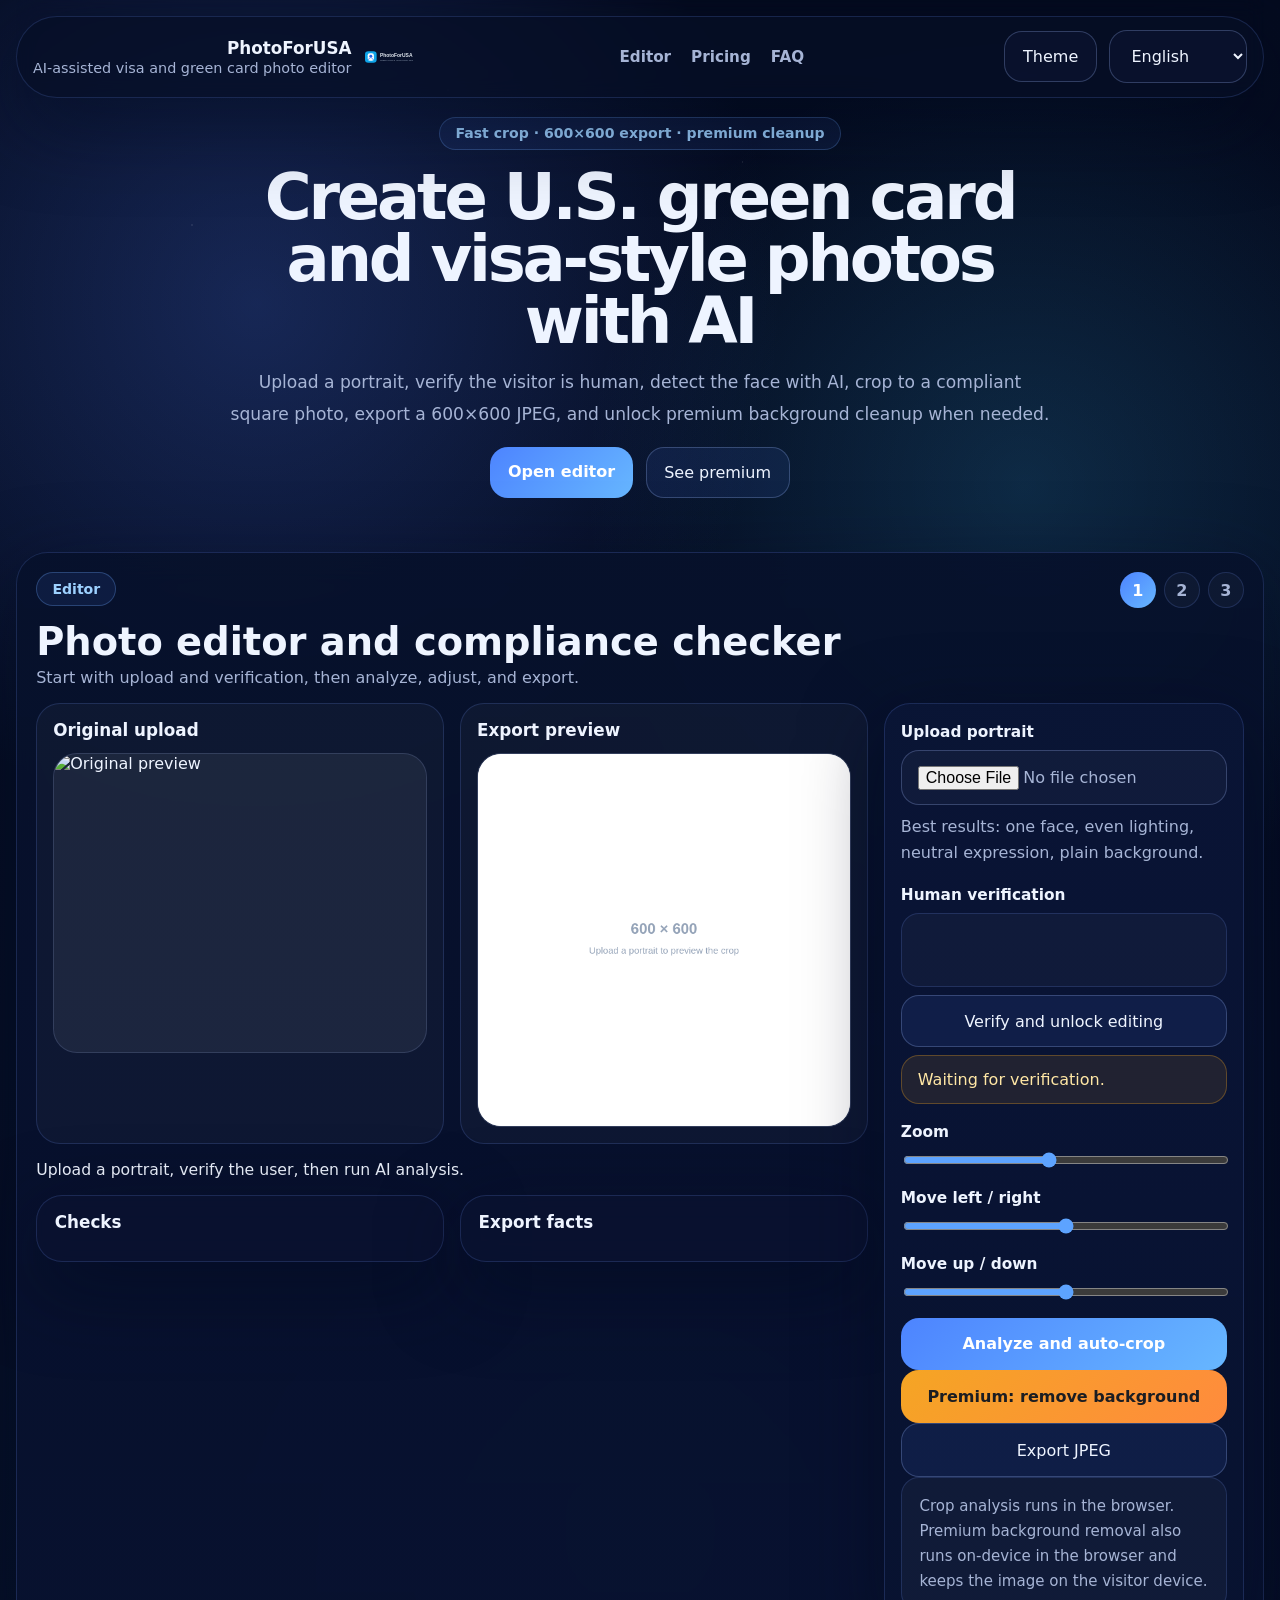
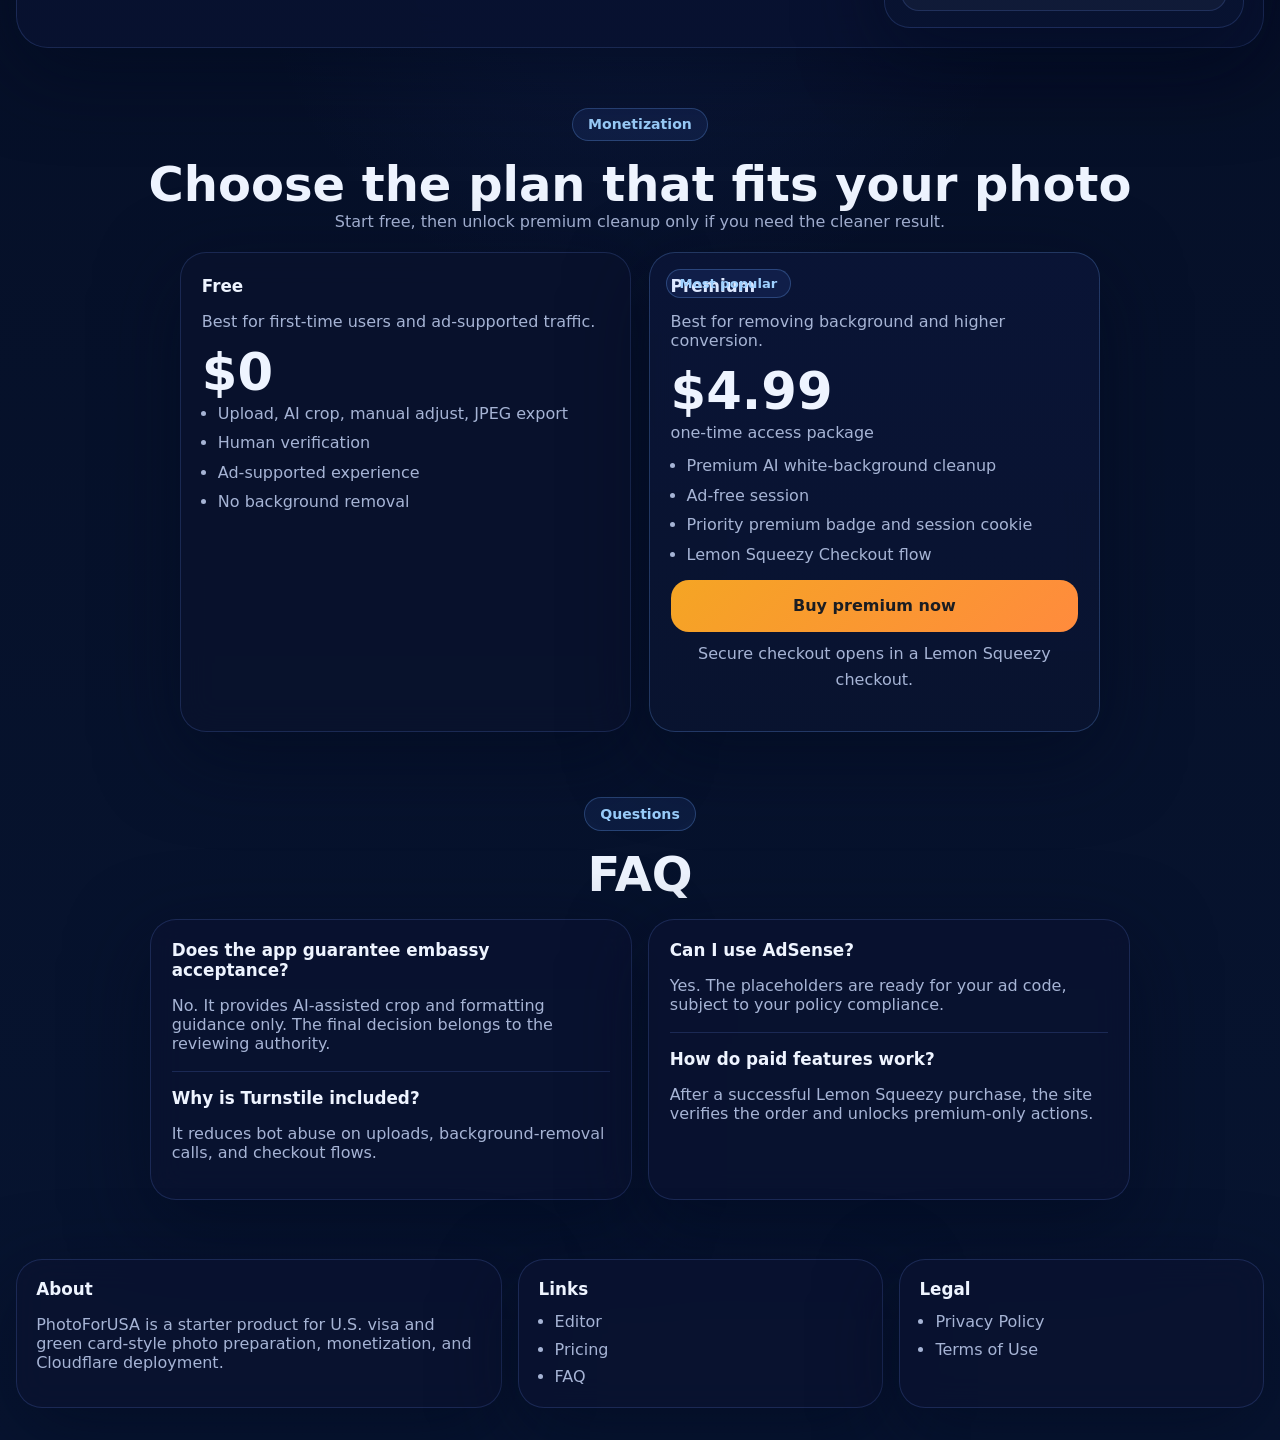
==== index.html @ d6dce1c5 "Add files via upload" ====
<!DOCTYPE html>
<html lang="en" dir="ltr">
<head>
  <meta charset="UTF-8" />
  <meta name="viewport" content="width=device-width, initial-scale=1.0" />
  <title>PhotoForUSA | AI U.S. Green Card & Visa Photo Tool</title>
  <meta name="description" content="Create U.S. green card and visa-style photos with AI-guided crop, human verification, premium background cleanup, and fast 600×600 export." />
  <meta name="robots" content="index,follow,max-image-preview:large,max-snippet:-1,max-video-preview:-1" />
  <meta name="theme-color" content="#07112c" />
  <meta property="og:type" content="website" />
  <meta property="og:title" content="PhotoForUSA | AI U.S. Green Card & Visa Photo Tool" />
  <meta property="og:description" content="Create compliant-looking visa and green card photos with fast AI crop, premium white background cleanup, and 600×600 export." />
  <meta property="og:image" content="/assets/og-card.svg" />
  <meta name="twitter:card" content="summary_large_image" />
  <meta name="twitter:title" content="PhotoForUSA | AI U.S. Green Card & Visa Photo Tool" />
  <meta name="twitter:description" content="Create compliant-looking visa and green card photos with fast AI crop, premium white background cleanup, and 600×600 export." />
  <meta name="twitter:image" content="/assets/og-card.svg" />
  <link rel="icon" href="/assets/favicon.svg" type="image/svg+xml" />
  <link rel="manifest" href="/manifest.webmanifest" />
  <link rel="stylesheet" href="/css/main.css?v=editor-first-20260411-1" />
  <script src="https://challenges.cloudflare.com/turnstile/v0/api.js" async defer></script>
  <script src="https://app.lemonsqueezy.com/js/lemon.js" defer></script>
  <link rel="canonical" href="https://PhotoForUSA.com/" />
  <script type="application/ld+json">
  {
    "@context":"https://schema.org",
    "@type":"WebApplication",
    "name":"PhotoForUSA",
    "applicationCategory":"PhotoEditorApplication",
    "operatingSystem":"Any",
    "url":"https://PhotoForUSA.com/",
    "offers":{"@type":"Offer","price":"4.99","priceCurrency":"USD","description":"Premium background cleanup and ad-free session"}
  }
  </script>
</head>
<body>
  <div class="page-shell editor-first-shell">
    <header class="topbar container">
      <div class="topbar-inner compact-topbar">
        <a class="brand" href="/" aria-label="PhotoForUSA">
          <div class="brand-copy">
            <strong>PhotoForUSA</strong>
            <span data-i18n="brandTag">AI-assisted visa and green card photo editor</span>
          </div>
          <img src="/assets/logo.svg" alt="PhotoForUSA logo" />
        </a>

        <nav class="nav-links" aria-label="Primary">
          <a href="#editor" data-i18n="navEditor">Editor</a>
          <a href="#pricing" data-i18n="navPricing">Pricing</a>
          <a href="#faq" data-i18n="navFaq">FAQ</a>
        </nav>

        <div class="topbar-actions">
          <button id="themeToggle" class="ghost-btn" type="button">Theme</button>
          <label class="sr-only" for="languageSelect">Language</label>
          <select id="languageSelect"></select>
        </div>
      </div>
    </header>

    <main>
      <section class="section container hero hero-editor-first">
        <div class="hero-copy hero-copy-narrow center-copy">
          <span class="eyebrow" data-i18n="eyebrow">Fast crop · 600×600 export · premium cleanup</span>
          <h1 data-i18n="heroTitle">Create U.S. green card and visa-style photos with AI</h1>
          <p class="lead" data-i18n="heroLead">Upload your photo, verify you are human, run AI crop guidance, and export the final 600×600 image in a few steps.</p>
          <div class="hero-actions center-actions compact-hero-actions">
            <a href="#editor" class="primary-btn" data-i18n="ctaStart">Open editor</a>
            <a href="#pricing" class="secondary-btn" data-i18n="ctaPricing">See premium</a>
          </div>
        </div>
      </section>

      <section id="editor" class="section container editor-section">
        <div class="editor-shell glass-card">
          <div class="editor-shell-head">
            <div>
              <span class="eyebrow small-eyebrow" data-i18n="navEditor">Editor</span>
              <h2 data-i18n="editorTitle">Photo editor and compliance check</h2>
              <p class="editor-subtitle" data-i18n="editorSubtitle">Start with upload and verification, then analyze, adjust, and export.</p>
            </div>
            <div class="editor-steps">
              <span class="editor-step active">1</span>
              <span class="editor-step">2</span>
              <span class="editor-step">3</span>
            </div>
          </div>

          <div class="editor-grid">
            <section class="preview-workspace">
              <div class="workspace-cards">
                <article class="workspace-card preview-panel">
                  <h3 data-i18n="previewOriginal">Original upload</h3>
                  <div class="preview-box editor-preview-box">
                    <img id="originalPreview" alt="Original preview" />
                  </div>
                </article>

                <article class="workspace-card preview-panel">
                  <h3 data-i18n="previewEdited">Export preview</h3>
                  <div class="preview-box editor-preview-box">
                    <canvas id="previewCanvas" width="600" height="600" aria-label="Edited preview"></canvas>
                  </div>
                </article>
              </div>

              <div id="analysisSummary" class="analysis-summary clean-summary" data-i18n="analysisPlaceholder">Upload a portrait, verify the user, then run AI analysis.</div>

              <div class="results-grid editor-results">
                <article class="check-card compact-card">
                  <h3 data-i18n="checksTitle">Checks</h3>
                  <ul id="checksList"></ul>
                </article>
                <article class="check-card compact-card">
                  <h3 data-i18n="factsTitle">Export facts</h3>
                  <ul id="exportFactsList"></ul>
                </article>
              </div>
            </section>

            <aside class="control-column editor-sidebar">
              <div class="field-stack upload-card">
                <label class="field-label" for="photoInput" data-i18n="uploadLabel">Upload portrait</label>
                <input id="photoInput" type="file" accept="image/jpeg,image/png,image/webp" />
                <div class="hint" data-i18n="uploadHint">Best results: one face, even lighting, neutral expression, plain background.</div>
              </div>

              <div class="field-stack verify-card">
                <label class="field-label" data-i18n="humanLabel">Human verification</label>
                <div class="turnstile-wrap"><div id="turnstileWidget"></div></div>
                <button id="verifyHumanBtn" class="secondary-btn block-btn" type="button" data-i18n="humanBtn">Verify and unlock editing</button>
                <div id="humanStatus" class="status-line warn" data-i18n="humanPending">Waiting for verification.</div>
              </div>

              <div class="field-stack slider-card">
                <label class="field-label" for="zoomRange" data-i18n="zoom">Zoom</label>
                <input id="zoomRange" type="range" min="0.8" max="1.25" step="0.01" value="1" />
              </div>
              <div class="field-stack slider-card">
                <label class="field-label" for="offsetXRange" data-i18n="offsetX">Move left / right</label>
                <input id="offsetXRange" type="range" min="-0.2" max="0.2" step="0.005" value="0" />
              </div>
              <div class="field-stack slider-card">
                <label class="field-label" for="offsetYRange" data-i18n="offsetY">Move up / down</label>
                <input id="offsetYRange" type="range" min="-0.2" max="0.2" step="0.005" value="0" />
              </div>

              <div class="action-stack editor-actions">
                <button id="analyzeBtn" class="primary-btn block-btn large-btn" type="button" data-i18n="analyze">Analyze and auto-crop</button>
                <button id="removeBgBtn" class="premium-btn block-btn large-btn" type="button" data-i18n="removeBg">Premium: remove background</button>
                <button id="exportBtn" class="secondary-btn block-btn large-btn" type="button" data-i18n="export">Export JPEG</button>
              </div>

              <div class="note tight-note" data-i18n="privacyNote">Crop analysis runs in the browser. Premium background cleanup also runs in the browser and keeps the image on the visitor device.</div>
            </aside>
          </div>
        </div>
      </section>

      <section id="pricing" class="section container pricing-section-simple">
        <div class="section-head centered-head compact-head">
          <span class="eyebrow small-eyebrow" data-i18n="pricingEyebrow">Plans</span>
          <h2 data-i18n="pricingTitle">Free and premium plans</h2>
          <p class="section-copy">Start free, then unlock premium cleanup only if you need the cleaner result.</p>
        </div>

        <div class="pricing-grid simple-pricing-grid">
          <article class="pricing-card free-spotlight simple-plan">
            <h3 data-i18n="freePlan">Free</h3>
            <p data-i18n="freeDesc">Best for first-time users and ad-supported traffic.</p>
            <div class="price" data-i18n="freePrice">$0</div>
            <ul class="pricing-list">
              <li data-i18n="free1">Upload, AI crop, manual adjust, JPEG export</li>
              <li data-i18n="free2">Human verification</li>
              <li data-i18n="free3">Ad-supported experience</li>
              <li data-i18n="free4">No background removal</li>
            </ul>
          </article>

          <article class="pricing-card featured premium-spotlight simple-plan">
            <img id="premiumBadge" class="premium-corner hidden" src="/assets/premium-badge.svg" alt="Premium active" />
            <span class="ribbon" data-i18n="mostPopular">Most popular</span>
            <h3 data-i18n="proPlan">Premium</h3>
            <p data-i18n="proDesc">Best for removing background and getting a cleaner final result.</p>
            <div class="price" data-i18n="proPrice">$4.99</div>
            <div class="price-sub" data-i18n="proSub">one-time access package</div>
            <ul class="pricing-list">
              <li data-i18n="pro1">Premium background removal</li>
              <li data-i18n="pro2">Ad-free session</li>
              <li data-i18n="pro3">Priority premium badge and session cookie</li>
              <li data-i18n="pro4">Lemon Squeezy Checkout flow</li>
            </ul>
            <div class="field-stack pricing-actions">
              <button id="checkoutBtn" class="premium-btn block-btn large-btn" type="button" data-i18n="buyPremium">Buy premium now</button>
              <div id="checkoutStatus" class="muted centered-copy-text" data-i18n="checkoutIdle">Secure checkout opens in a Lemon Squeezy overlay or hosted checkout.</div>
            </div>
          </article>
        </div>
      </section>

      <section id="faq" class="section container faq-section slim-faq-section">
        <div class="section-head centered-head compact-head">
          <span class="eyebrow small-eyebrow" data-i18n="faqEyebrow">Questions</span>
          <h2 data-i18n="faqTitle">FAQ</h2>
        </div>
        <div class="faq-grid slim-faq-grid">
          <article class="faq-card">
            <div class="faq-item"><strong data-i18n="faq1q">Does the app guarantee embassy acceptance?</strong><p data-i18n="faq1a">No. It provides AI-assisted crop and formatting guidance only. The final decision belongs to the reviewing authority.</p></div>
            <div class="faq-item"><strong data-i18n="faq2q">Why is Turnstile included?</strong><p data-i18n="faq2a">It reduces bot abuse on uploads, background-removal calls, and checkout flows.</p></div>
          </article>
          <article class="faq-card">
            <div class="faq-item"><strong data-i18n="faq3q">Can I use AdSense?</strong><p data-i18n="faq3a">Yes. The placeholders are ready for your ad code, subject to your policy compliance.</p></div>
            <div class="faq-item"><strong data-i18n="faq4q">How do paid features work?</strong><p data-i18n="faq4a">After a successful Lemon Squeezy Checkout session, the site activates a signed premium cookie and unlocks premium-only actions.</p></div>
          </article>
        </div>
      </section>
    </main>

    <footer class="footer clean-footer">
      <div class="container footer-grid clean-footer-grid">
        <section class="glass-card footer-card">
          <h3 data-i18n="footerAbout">About</h3>
          <p data-i18n="footerText">PhotoForUSA is a simple tool for preparing visa and green card style photos with AI-assisted crop and premium cleanup.</p>
        </section>
        <section class="glass-card footer-card">
          <h3 data-i18n="footerLinks">Links</h3>
          <ul>
            <li><a href="#editor">Editor</a></li>
            <li><a href="#pricing">Pricing</a></li>
            <li><a href="#faq">FAQ</a></li>
          </ul>
        </section>
        <section class="glass-card footer-card">
          <h3 data-i18n="footerLegal">Legal</h3>
          <ul>
            <li><a href="/privacy.html">Privacy Policy</a></li>
            <li><a href="/terms.html">Terms of Use</a></li>
          </ul>
        </section>
      </div>
    </footer>
  </div>
  <script type="module" src="/js/app.js?v=editor-first-20260411-1"></script>
</body>
</html>
---- css/main.css ----
:root {
  --bg: #040b1f;
  --bg-2: #071430;
  --panel: rgba(10, 19, 48, 0.84);
  --panel-soft: rgba(12, 24, 58, 0.72);
  --panel-2: rgba(16, 30, 71, 0.92);
  --line: rgba(110, 151, 255, 0.18);
  --line-2: rgba(163, 191, 255, 0.26);
  --text: #eef4ff;
  --muted: #a6b4d5;
  --blue: #4d84ff;
  --blue-2: #67b7ff;
  --gold: #f5a524;
  --gold-2: #ff8b3d;
  --green: #19b37d;
  --shadow: 0 24px 80px rgba(1, 10, 30, 0.52);
  --radius: 26px;
  --radius-lg: 34px;
  --max: 1260px;
  --font: Inter, ui-sans-serif, system-ui, -apple-system, BlinkMacSystemFont, "Segoe UI", sans-serif;
}

body.light {
  --bg: #eef3ff;
  --bg-2: #dfe9ff;
  --panel: rgba(255, 255, 255, 0.92);
  --panel-soft: rgba(255, 255, 255, 0.84);
  --panel-2: rgba(255, 255, 255, 0.98);
  --line: rgba(76, 102, 159, 0.12);
  --line-2: rgba(76, 102, 159, 0.2);
  --text: #07152f;
  --muted: #55627f;
  --shadow: 0 24px 60px rgba(40, 60, 110, 0.12);
}

* { box-sizing: border-box; }
html { scroll-behavior: smooth; }
body {
  margin: 0;
  font-family: var(--font);
  color: var(--text);
  background:
    radial-gradient(circle at 20% 10%, rgba(82, 126, 255, 0.24), transparent 18%),
    radial-gradient(circle at 80% 16%, rgba(64, 198, 255, 0.16), transparent 16%),
    radial-gradient(circle at 50% 50%, rgba(75, 110, 255, 0.08), transparent 24%),
    linear-gradient(180deg, var(--bg) 0%, var(--bg-2) 100%);
  min-height: 100vh;
}
body::before {
  content: "";
  position: fixed;
  inset: 0;
  background-image:
    radial-gradient(circle at 15% 25%, rgba(255,255,255,0.12) 0 1px, transparent 1px),
    radial-gradient(circle at 35% 10%, rgba(255,255,255,0.16) 0 1px, transparent 1px),
    radial-gradient(circle at 58% 18%, rgba(255,255,255,0.14) 0 1px, transparent 1px),
    radial-gradient(circle at 74% 42%, rgba(255,255,255,0.10) 0 1px, transparent 1px),
    radial-gradient(circle at 24% 65%, rgba(255,255,255,0.12) 0 1px, transparent 1px),
    radial-gradient(circle at 88% 78%, rgba(255,255,255,0.12) 0 1px, transparent 1px);
  pointer-events: none;
  opacity: .65;
}
img { max-width: 100%; display: block; }
a { color: inherit; text-decoration: none; }
button, input, select { font: inherit; }
button { cursor: pointer; }
.container { width: min(var(--max), calc(100% - 2rem)); margin: 0 auto; }
.page-shell { padding-bottom: 3rem; position: relative; z-index: 1; }
.sr-only {
  position: absolute; width: 1px; height: 1px; padding: 0; margin: -1px;
  overflow: hidden; clip: rect(0,0,0,0); white-space: nowrap; border: 0;
}
.glass-card, .pricing-card, .faq-card, .check-card, .control-column, .footer-card {
  background: var(--panel);
  backdrop-filter: blur(16px);
  border: 1px solid var(--line);
  border-radius: var(--radius);
  box-shadow: var(--shadow);
}
.topbar {
  position: sticky;
  top: 0;
  z-index: 30;
  padding: 1rem 0 0;
  backdrop-filter: blur(10px);
}
.topbar-inner {
  display: grid;
  grid-template-columns: auto 1fr auto;
  align-items: center;
  gap: 1rem;
  padding: 0.95rem 1.2rem;
  border-radius: 999px;
  background: rgba(6, 15, 38, 0.72);
  border: 1px solid var(--line);
  box-shadow: var(--shadow);
}
body.light .topbar-inner { background: rgba(255,255,255,0.84); }
.brand { display: inline-flex; align-items: center; gap: .85rem; min-width: 0; }
.brand img { width: 54px; height: 54px; }
.brand-copy { display: flex; flex-direction: column; gap: .12rem; text-align: end; }
.brand-copy strong { font-size: 1.05rem; }
.brand-copy span { color: var(--muted); font-size: .9rem; }
.nav-links { display: flex; justify-content: center; gap: 1.25rem; flex-wrap: wrap; }
.nav-links a { color: var(--muted); font-weight: 600; font-size: .95rem; }
.nav-links a:hover { color: var(--text); }
.topbar-actions { display: inline-flex; gap: .75rem; align-items: center; }
select, .ghost-btn, .secondary-btn, .primary-btn, .premium-btn {
  border-radius: 18px;
  border: 1px solid var(--line-2);
  padding: .95rem 1.1rem;
  color: var(--text);
  background: rgba(15, 24, 56, 0.48);
}
body.light select, body.light .ghost-btn, body.light .secondary-btn { background: rgba(255,255,255,0.92); }
.primary-btn {
  background: linear-gradient(135deg, var(--blue), var(--blue-2));
  color: white;
  border: 0;
  font-weight: 800;
}
.secondary-btn { background: rgba(77,132,255,0.1); }
.premium-btn {
  background: linear-gradient(135deg, var(--gold), var(--gold-2));
  color: #1b1d22;
  border: 0;
  font-weight: 900;
}
.premium-btn.is-active {
  background: linear-gradient(135deg, rgba(25,179,125,0.94), rgba(14,146,103,0.94));
  color: white;
}
.block-btn { width: 100%; }
.large-btn { padding-block: 1.05rem; }
.section { padding: 2.5rem 0; }
.hero { padding: 2.2rem 0 1.2rem; }
.hero-copy {
  max-width: 980px;
  margin: 0 auto 1.75rem;
}
.center-copy { text-align: center; }
.eyebrow {
  display: inline-flex;
  align-items: center;
  justify-content: center;
  gap: .4rem;
  padding: .48rem .95rem;
  border-radius: 999px;
  font-size: .88rem;
  font-weight: 700;
  color: #9dd1ff;
  background: rgba(77,132,255,0.1);
  border: 1px solid rgba(113, 171, 255, 0.28);
}
.small-eyebrow { margin-bottom: .85rem; }
.hero h1 {
  margin: 1rem auto .85rem;
  max-width: 880px;
  font-size: clamp(2.5rem, 5vw, 5.5rem);
  line-height: .97;
  letter-spacing: -0.05em;
}
.hero .lead {
  max-width: 860px;
  margin: 0 auto;
  color: var(--muted);
  font-size: 1.07rem;
  line-height: 1.9;
}
.hero-actions { display: flex; gap: .8rem; flex-wrap: wrap; margin-top: 1.35rem; }
.center-actions { justify-content: center; }
.studio-frame {
  position: relative;
  overflow: hidden;
  padding: 1.15rem;
  border-radius: var(--radius-lg);
  background: linear-gradient(180deg, rgba(11, 23, 54, 0.82), rgba(7, 17, 43, 0.9));
}
.studio-frame-glow {
  position: absolute;
  inset: 18% 12% auto;
  height: 2px;
  border-radius: 999px;
  background: linear-gradient(90deg, transparent, rgba(137,194,255,.9), transparent);
  box-shadow: 0 0 30px rgba(102, 182, 255, 0.85);
  pointer-events: none;
}
.studio-header {
  display: flex;
  justify-content: center;
  gap: .7rem;
  padding: .5rem 0 1rem;
}
.step-pill {
  width: 36px; height: 36px; border-radius: 50%;
  display: inline-flex; align-items: center; justify-content: center;
  color: var(--muted); border: 1px solid var(--line);
  background: rgba(255,255,255,0.03); font-weight: 700;
}
.step-pill.active { color: white; background: linear-gradient(135deg, var(--blue), var(--blue-2)); border: 0; }
.studio-layout {
  display: grid;
  grid-template-columns: 1.2fr .78fr;
  gap: 1rem;
  align-items: start;
}
.preview-column { min-width: 0; }
.dual-previews {
  display: grid;
  grid-template-columns: repeat(2, minmax(0,1fr));
  gap: 1rem;
}
.stage-panel {
  padding: 1rem;
  background: rgba(255,255,255,0.02);
  border: 1px solid var(--line);
  border-radius: 24px;
}
.preview-panel h3, .check-card h3, .pricing-card h3, .faq-item strong, .footer-card h3 {
  margin: 0 0 .8rem;
  font-size: 1.05rem;
}
.preview-box {
  border-radius: 24px;
  overflow: hidden;
  background: rgba(255,255,255,0.03);
  border: 1px solid rgba(180, 205, 255, 0.18);
}
.large-box {
  aspect-ratio: 1 / 1;
  display: grid;
  place-items: center;
  min-height: 360px;
}
#originalPreview {
  width: 100%;
  height: 100%;
  object-fit: contain;
  background: rgba(255,255,255,0.03);
}
#previewCanvas {
  width: min(100%, 520px);
  height: auto;
  display: block;
  border-radius: 20px;
  background: #fff;
}
.centered-note {
  margin-top: 1rem;
  text-align: center;
  color: var(--muted);
  padding: 1rem 1.15rem;
  border: 1px solid var(--line);
  border-radius: 20px;
  background: rgba(255,255,255,0.04);
}
.results-grid {
  display: grid;
  grid-template-columns: repeat(2, minmax(0,1fr));
  gap: 1rem;
  margin-top: 1rem;
}
.compact-card { padding: 1rem 1.1rem; }
.compact-card ul { margin: 0; padding-inline-start: 1rem; }
.compact-card li { color: var(--muted); margin: .35rem 0; }
.control-column {
  padding: 1rem;
  background: linear-gradient(180deg, rgba(9, 21, 54, 0.92), rgba(8, 19, 49, 0.94));
}
.field-stack { display: grid; gap: .55rem; margin-bottom: .9rem; }
.field-label { font-weight: 700; font-size: .96rem; }
.hint, .muted, .note { color: var(--muted); line-height: 1.65; }
.turnstile-wrap {
  min-height: 74px;
  padding: .6rem;
  border-radius: 18px;
  border: 1px solid var(--line);
  background: rgba(255,255,255,0.03);
}
.status-line {
  padding: .85rem 1rem;
  border-radius: 18px;
  border: 1px solid var(--line);
  background: rgba(255,255,255,0.04);
}
.status-line.ok { color: #bcffe6; border-color: rgba(25,179,125,.34); background: rgba(25,179,125,.12); }
.status-line.warn { color: #ffe7a5; border-color: rgba(245,165,36,.3); background: rgba(245,165,36,.1); }
.status-line.err { color: #ffd1d1; border-color: rgba(239,68,68,.26); background: rgba(239,68,68,.12); }
input[type="file"], select {
  width: 100%;
}
input[type="file"] {
  padding: .9rem 1rem;
  border-radius: 18px;
  border: 1px solid var(--line-2);
  background: rgba(255,255,255,0.03);
  color: var(--muted);
}
input[type="range"] { width: 100%; accent-color: #5da3ff; }
.note {
  padding: 1rem 1.1rem;
  border-radius: 18px;
  border: 1px solid var(--line);
  background: rgba(255,255,255,0.035);
}
.tight-note { font-size: .94rem; }
.plans-section { padding-top: 2.2rem; }
.centered-head { text-align: center; margin-bottom: 1.3rem; }
.centered-head h2 {
  margin: .35rem 0 .45rem;
  font-size: clamp(2rem, 4vw, 3.4rem);
  line-height: 1;
}
.section-copy { color: var(--muted); max-width: 680px; margin: 0 auto; }
.pricing-grid {
  display: grid;
  grid-template-columns: repeat(2, minmax(0,1fr));
  gap: 1rem;
  align-items: stretch;
}
.pricing-card { position: relative; padding: 1.4rem; }
.pricing-card p, .faq-card p, .footer-card p, .footer-card li, .pricing-list li { color: var(--muted); }
.premium-spotlight {
  background: linear-gradient(180deg, rgba(10, 21, 54, 0.95), rgba(9, 20, 48, 0.96));
  border-color: rgba(113,171,255,0.24);
}
.free-spotlight { background: rgba(9, 18, 46, 0.78); }
.ribbon {
  position: absolute; top: 1rem; inset-inline-start: 1rem;
  padding: .38rem .8rem; border-radius: 999px;
  background: rgba(77,132,255,0.1); color: #9ed0ff; border: 1px solid rgba(113,171,255,0.28);
  font-size: .82rem; font-weight: 800;
}
.premium-corner {
  position: absolute; top: 1rem; inset-inline-end: 1rem; width: 86px;
}
.price { font-size: clamp(2.4rem, 4vw, 4rem); font-weight: 900; line-height: 1; margin: .9rem 0 .4rem; }
.price-sub { color: var(--muted); margin-bottom: .9rem; }
.pricing-list { margin: 0; padding-inline-start: 1rem; display: grid; gap: .65rem; }
.pricing-actions { margin-top: 1rem; }
.centered-copy-text { text-align: center; }
.subtle-ad-wrap { padding-top: 1.2rem; }
.ad-slot {
  border: 1px dashed rgba(150, 176, 236, 0.2);
  border-radius: 24px;
  min-height: 120px;
  display: grid;
  place-items: center;
  text-align: center;
  color: var(--muted);
  background: rgba(255,255,255,0.03);
}
.ad-slot small { display: block; margin-top: .45rem; }
.faq-grid {
  display: grid;
  grid-template-columns: repeat(2, minmax(0,1fr));
  gap: 1rem;
}
.faq-card { padding: 1.3rem; }
.faq-item + .faq-item { margin-top: 1.1rem; padding-top: 1rem; border-top: 1px solid var(--line); }
.footer { padding-top: 1rem; }
.footer-grid {
  display: grid;
  grid-template-columns: 1.3fr .8fr .8fr;
  gap: 1rem;
}
.footer-card { padding: 1.2rem; }
.footer-card ul { margin: 0; padding-inline-start: 1rem; display: grid; gap: .55rem; }
.hidden { display: none !important; }

@media (max-width: 1100px) {
  .topbar-inner { grid-template-columns: 1fr; border-radius: 28px; }
  .brand { justify-content: center; }
  .nav-links, .topbar-actions { justify-content: center; }
  .studio-layout { grid-template-columns: 1fr; }
  .pricing-grid, .footer-grid { grid-template-columns: 1fr; }
}

@media (max-width: 760px) {
  .container { width: min(var(--max), calc(100% - 1rem)); }
  .hero { padding-top: 1.25rem; }
  .hero h1 { font-size: clamp(2rem, 10vw, 3.3rem); }
  .hero .lead { font-size: .98rem; }
  .dual-previews, .results-grid, .faq-grid { grid-template-columns: 1fr; }
  .large-box { min-height: 260px; }
  .topbar { padding-top: .6rem; }
  .topbar-inner { padding: .8rem .9rem; }
  .nav-links { gap: .85rem; }
  .hero-actions { flex-direction: column; }
  .hero-actions a { width: 100%; text-align: center; }
  .brand-copy span { font-size: .82rem; }
}


/* Editor-first redesign */
.editor-first-shell{padding-bottom:2rem}
.compact-topbar{padding:.8rem 1rem}
.hero-editor-first{padding:1.2rem 0 .8rem}
.hero-copy-narrow{max-width:820px}
.compact-hero-actions{margin-top:1rem}
.editor-section{padding-top:.8rem}
.editor-shell{padding:1.2rem;border-radius:32px;background:linear-gradient(180deg,rgba(7,17,43,.92),rgba(8,18,48,.96));}
.editor-shell-head{display:flex;justify-content:space-between;gap:1rem;align-items:flex-start;margin-bottom:1rem}
.editor-shell-head h2{margin:.2rem 0 .35rem;font-size:clamp(1.8rem,3vw,2.8rem);line-height:1.05}
.editor-subtitle{margin:0;color:var(--muted);max-width:560px}
.editor-steps{display:flex;gap:.5rem;align-items:center}
.editor-step{width:36px;height:36px;border-radius:999px;display:grid;place-items:center;border:1px solid var(--line);background:rgba(255,255,255,.03);color:var(--muted);font-weight:800}
.editor-step.active{background:linear-gradient(135deg,var(--blue),var(--blue-2));color:#fff;border:0}
.editor-grid{display:grid;grid-template-columns:minmax(0,1.2fr) 360px;gap:1rem;align-items:start}
.preview-workspace{display:grid;gap:1rem;min-width:0}
.workspace-cards{display:grid;grid-template-columns:repeat(2,minmax(0,1fr));gap:1rem}
.workspace-card{padding:1rem;background:rgba(255,255,255,.03);border:1px solid var(--line);border-radius:24px}
.editor-preview-box{min-height:300px;display:grid;place-items:center}
.editor-preview-box img{width:100%;height:100%;object-fit:contain}
.clean-summary{margin-top:0;font-size:.98rem}
.editor-results{margin-top:0}
.editor-sidebar{position:sticky;top:96px;padding:1rem;background:linear-gradient(180deg,rgba(10,21,54,.94),rgba(8,19,49,.97));}
.upload-card,.verify-card,.slider-card{padding:.2rem 0 .1rem}
.editor-actions{margin-top:.35rem}
.pricing-section-simple{padding-top:1.25rem}
.compact-head h2{margin:.35rem 0 .25rem;font-size:clamp(2rem,4vw,3rem)}
.simple-pricing-grid{max-width:920px;margin:0 auto;grid-template-columns:repeat(2,minmax(0,1fr));gap:1.1rem}
.simple-plan{padding:1.4rem 1.3rem}
.slim-faq-section{padding-top:1.6rem}
.slim-faq-grid{max-width:980px;margin:0 auto}
.clean-footer{padding-top:1.2rem}
.clean-footer-grid{grid-template-columns:1.2fr .9fr .9fr}
.footer-card{min-height:100%}

@media (max-width: 980px){
  .editor-grid{grid-template-columns:1fr}
  .editor-sidebar{position:static;top:auto}
}
@media (max-width: 760px){
  .compact-topbar{padding:.8rem}
  .editor-shell{padding:.95rem;border-radius:24px}
  .editor-shell-head{flex-direction:column;align-items:flex-start}
  .workspace-cards,.simple-pricing-grid,.slim-faq-grid{grid-template-columns:1fr}
  .editor-preview-box{min-height:250px}
  .hero-copy-narrow{max-width:100%}
}
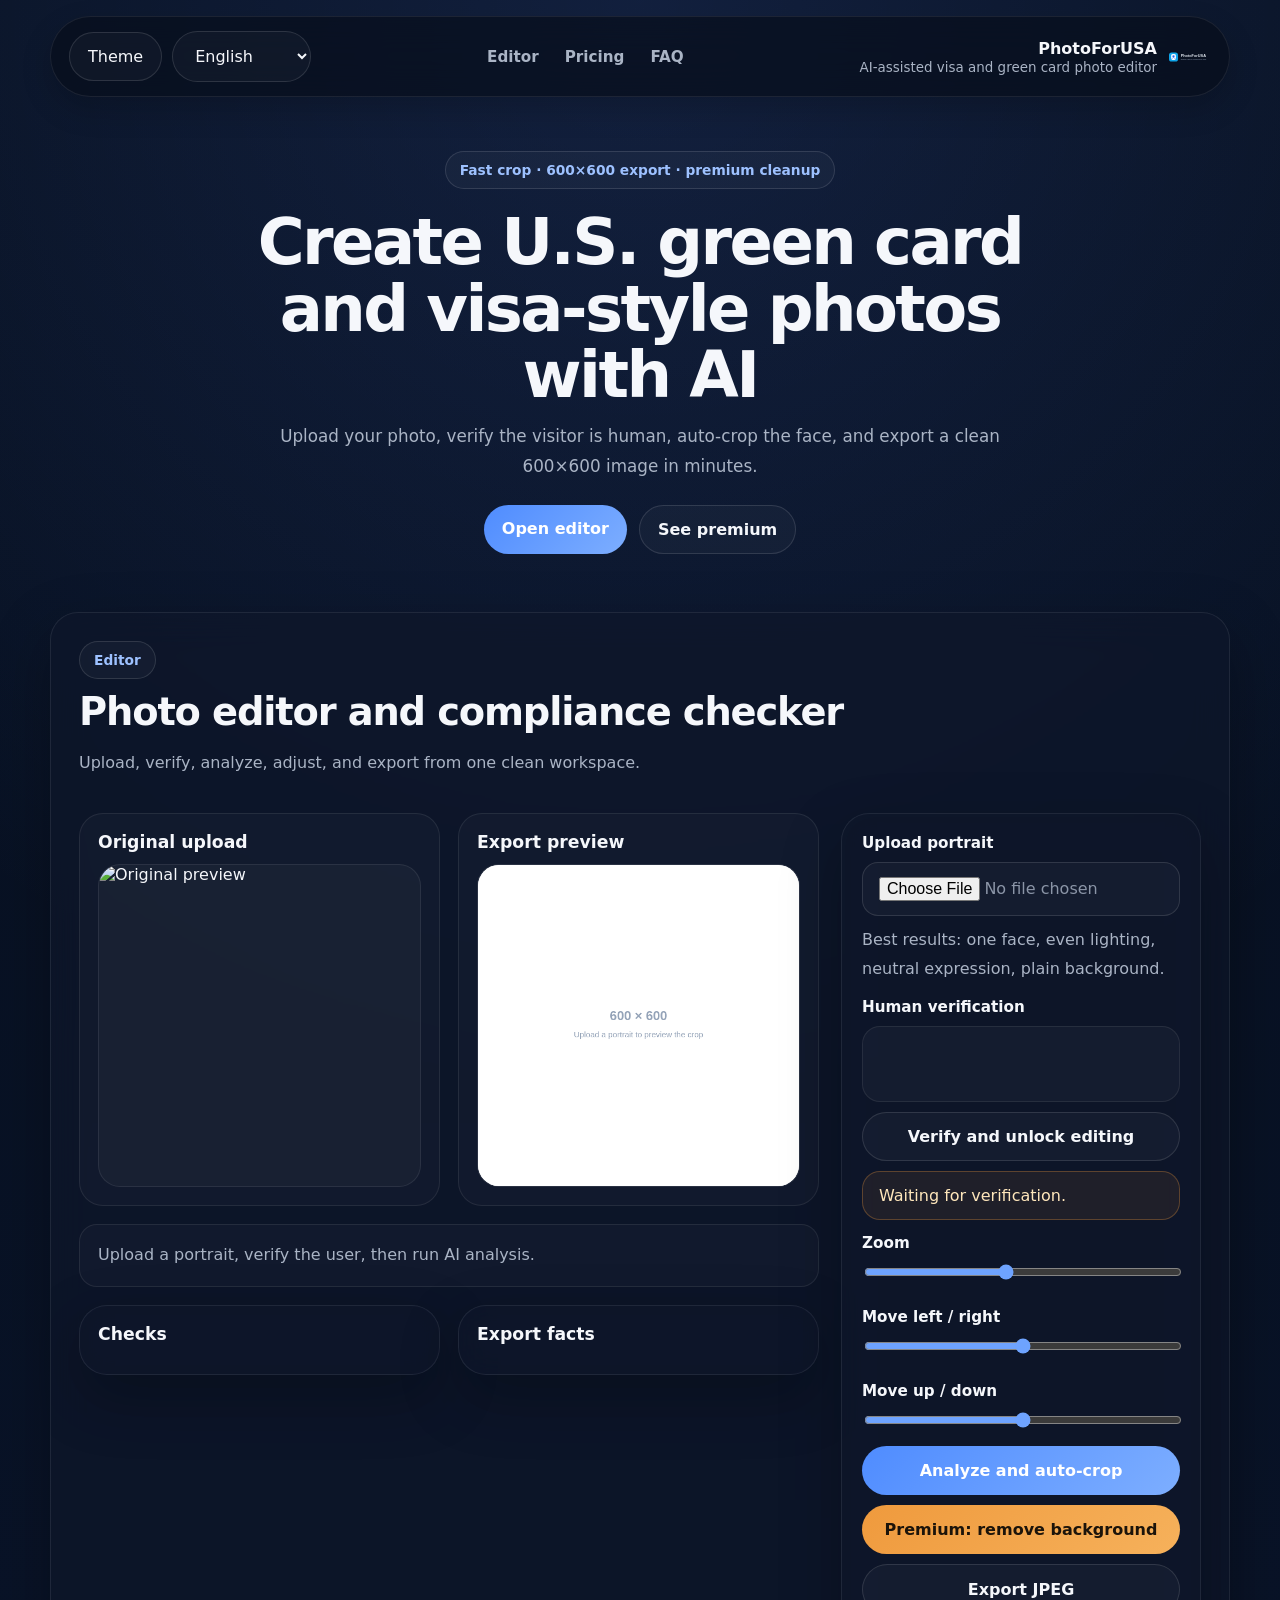
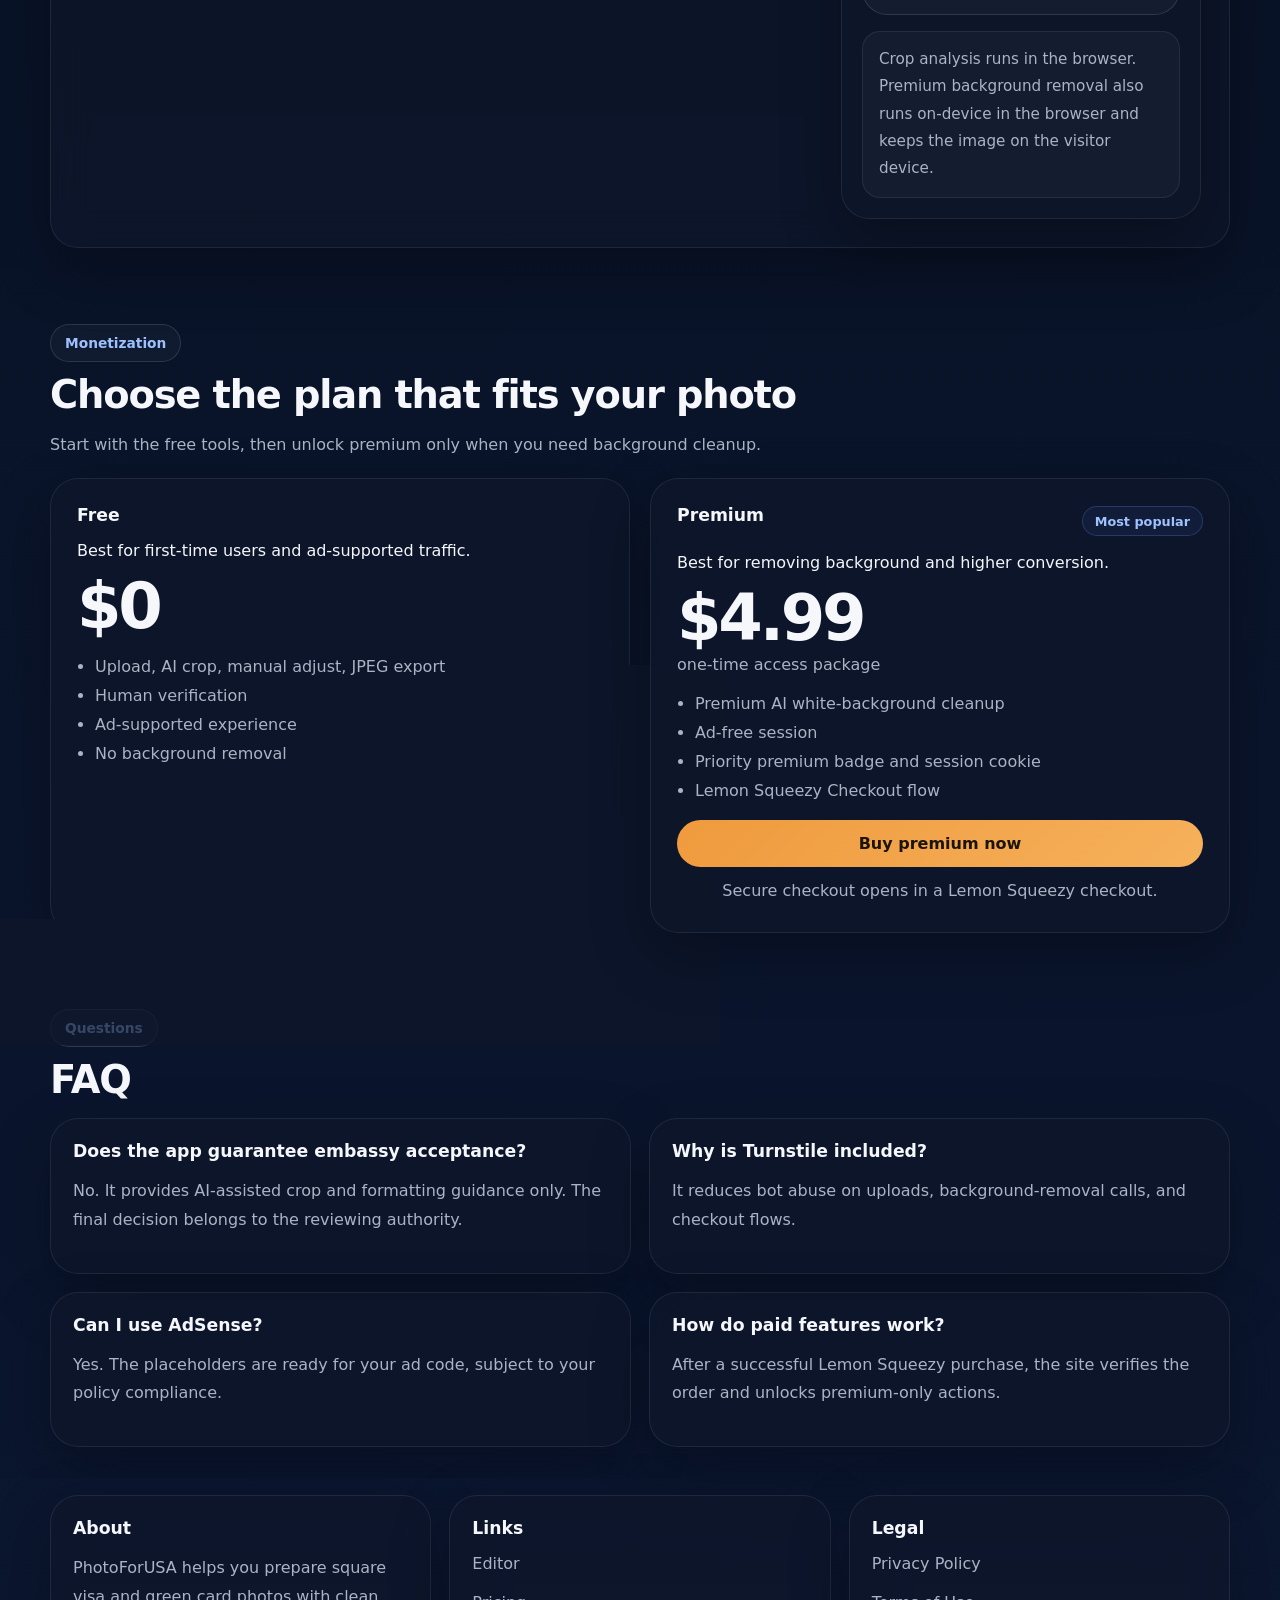
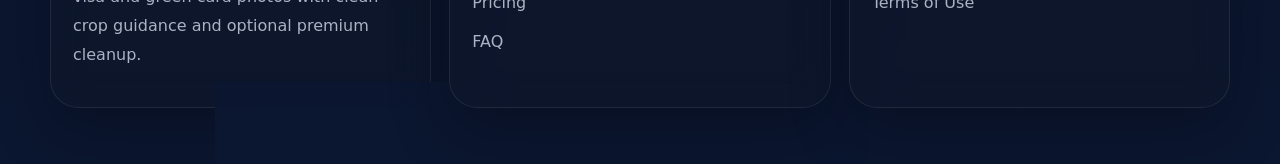
==== commit 0daae92b: "Add files via upload" ====
--- a/index.html
+++ b/index.html
@@ -6,7 +6,7 @@
   <title>PhotoForUSA | AI U.S. Green Card & Visa Photo Tool</title>
   <meta name="description" content="Create U.S. green card and visa-style photos with AI-guided crop, human verification, premium background cleanup, and fast 600×600 export." />
   <meta name="robots" content="index,follow,max-image-preview:large,max-snippet:-1,max-video-preview:-1" />
-  <meta name="theme-color" content="#07112c" />
+  <meta name="theme-color" content="#0a1020" />
   <meta property="og:type" content="website" />
   <meta property="og:title" content="PhotoForUSA | AI U.S. Green Card & Visa Photo Tool" />
   <meta property="og:description" content="Create compliant-looking visa and green card photos with fast AI crop, premium white background cleanup, and 600×600 export." />
@@ -17,7 +17,7 @@
   <meta name="twitter:image" content="/assets/og-card.svg" />
   <link rel="icon" href="/assets/favicon.svg" type="image/svg+xml" />
   <link rel="manifest" href="/manifest.webmanifest" />
-  <link rel="stylesheet" href="/css/main.css?v=editor-first-20260411-1" />
+  <link rel="stylesheet" href="/css/main.css?v=apple-clean-20260411-1" />
   <script src="https://challenges.cloudflare.com/turnstile/v0/api.js" async defer></script>
   <script src="https://app.lemonsqueezy.com/js/lemon.js" defer></script>
   <link rel="canonical" href="https://PhotoForUSA.com/" />
@@ -34,16 +34,14 @@
   </script>
 </head>
 <body>
-  <div class="page-shell editor-first-shell">
+  <div class="page-shell">
     <header class="topbar container">
-      <div class="topbar-inner compact-topbar">
-        <a class="brand" href="/" aria-label="PhotoForUSA">
-          <div class="brand-copy">
-            <strong>PhotoForUSA</strong>
-            <span data-i18n="brandTag">AI-assisted visa and green card photo editor</span>
-          </div>
-          <img src="/assets/logo.svg" alt="PhotoForUSA logo" />
-        </a>
+      <div class="topbar-inner topbar-minimal">
+        <div class="topbar-actions">
+          <button id="themeToggle" class="ghost-btn" type="button">Theme</button>
+          <label class="sr-only" for="languageSelect">Language</label>
+          <select id="languageSelect"></select>
+        </div>
 
         <nav class="nav-links" aria-label="Primary">
           <a href="#editor" data-i18n="navEditor">Editor</a>
@@ -51,55 +49,52 @@
           <a href="#faq" data-i18n="navFaq">FAQ</a>
         </nav>
 
-        <div class="topbar-actions">
-          <button id="themeToggle" class="ghost-btn" type="button">Theme</button>
-          <label class="sr-only" for="languageSelect">Language</label>
-          <select id="languageSelect"></select>
-        </div>
+        <a class="brand" href="/" aria-label="PhotoForUSA">
+          <div class="brand-copy">
+            <strong>PhotoForUSA</strong>
+            <span data-i18n="brandTag">AI-assisted visa and green card photo editor</span>
+          </div>
+          <img src="/assets/logo.svg" alt="PhotoForUSA logo" />
+        </a>
       </div>
     </header>
 
     <main>
-      <section class="section container hero hero-editor-first">
-        <div class="hero-copy hero-copy-narrow center-copy">
+      <section class="section container hero hero-clean">
+        <div class="hero-copy center-copy">
           <span class="eyebrow" data-i18n="eyebrow">Fast crop · 600×600 export · premium cleanup</span>
           <h1 data-i18n="heroTitle">Create U.S. green card and visa-style photos with AI</h1>
-          <p class="lead" data-i18n="heroLead">Upload your photo, verify you are human, run AI crop guidance, and export the final 600×600 image in a few steps.</p>
-          <div class="hero-actions center-actions compact-hero-actions">
+          <p class="lead" data-i18n="heroLeadShort">Upload your photo, verify the visitor is human, auto-crop the face, and export a clean 600×600 image in minutes.</p>
+          <div class="hero-actions center-actions">
             <a href="#editor" class="primary-btn" data-i18n="ctaStart">Open editor</a>
             <a href="#pricing" class="secondary-btn" data-i18n="ctaPricing">See premium</a>
           </div>
         </div>
       </section>
 
-      <section id="editor" class="section container editor-section">
-        <div class="editor-shell glass-card">
-          <div class="editor-shell-head">
+      <section id="editor" class="section container editor-clean-section">
+        <div class="editor-clean-shell glass-card">
+          <div class="editor-clean-head">
             <div>
               <span class="eyebrow small-eyebrow" data-i18n="navEditor">Editor</span>
               <h2 data-i18n="editorTitle">Photo editor and compliance check</h2>
-              <p class="editor-subtitle" data-i18n="editorSubtitle">Start with upload and verification, then analyze, adjust, and export.</p>
+              <p class="section-copy" data-i18n="editorSubtitleShort">Upload, verify, analyze, adjust, and export from one clean workspace.</p>
             </div>
-            <div class="editor-steps">
-              <span class="editor-step active">1</span>
-              <span class="editor-step">2</span>
-              <span class="editor-step">3</span>
-            </div>
-          </div>
-
-          <div class="editor-grid">
-            <section class="preview-workspace">
-              <div class="workspace-cards">
-                <article class="workspace-card preview-panel">
+          </div>
+
+          <div class="editor-clean-grid">
+            <section class="editor-main-panel">
+              <div class="preview-grid">
+                <article class="preview-card">
                   <h3 data-i18n="previewOriginal">Original upload</h3>
-                  <div class="preview-box editor-preview-box">
+                  <div class="preview-box clean-preview-box">
                     <img id="originalPreview" alt="Original preview" />
                   </div>
                 </article>
 
-                <article class="workspace-card preview-panel">
+                <article class="preview-card">
                   <h3 data-i18n="previewEdited">Export preview</h3>
-                  <div class="preview-box editor-preview-box">
+                  <div class="preview-box clean-preview-box">
                     <canvas id="previewCanvas" width="600" height="600" aria-label="Edited preview"></canvas>
                   </div>
                 </article>
@@ -107,7 +102,7 @@
 
               <div id="analysisSummary" class="analysis-summary clean-summary" data-i18n="analysisPlaceholder">Upload a portrait, verify the user, then run AI analysis.</div>
 
-              <div class="results-grid editor-results">
+              <div class="results-grid compact-results-grid">
                 <article class="check-card compact-card">
                   <h3 data-i18n="checksTitle">Checks</h3>
                   <ul id="checksList"></ul>
@@ -119,7 +114,7 @@
               </div>
             </section>
 
-            <aside class="control-column editor-sidebar">
+            <aside class="control-column clean-control-column">
               <div class="field-stack upload-card">
                 <label class="field-label" for="photoInput" data-i18n="uploadLabel">Upload portrait</label>
                 <input id="photoInput" type="file" accept="image/jpeg,image/png,image/webp" />
@@ -133,40 +128,42 @@
                 <div id="humanStatus" class="status-line warn" data-i18n="humanPending">Waiting for verification.</div>
               </div>
 
-              <div class="field-stack slider-card">
-                <label class="field-label" for="zoomRange" data-i18n="zoom">Zoom</label>
-                <input id="zoomRange" type="range" min="0.8" max="1.25" step="0.01" value="1" />
-              </div>
-              <div class="field-stack slider-card">
-                <label class="field-label" for="offsetXRange" data-i18n="offsetX">Move left / right</label>
-                <input id="offsetXRange" type="range" min="-0.2" max="0.2" step="0.005" value="0" />
-              </div>
-              <div class="field-stack slider-card">
-                <label class="field-label" for="offsetYRange" data-i18n="offsetY">Move up / down</label>
-                <input id="offsetYRange" type="range" min="-0.2" max="0.2" step="0.005" value="0" />
-              </div>
-
-              <div class="action-stack editor-actions">
-                <button id="analyzeBtn" class="primary-btn block-btn large-btn" type="button" data-i18n="analyze">Analyze and auto-crop</button>
-                <button id="removeBgBtn" class="premium-btn block-btn large-btn" type="button" data-i18n="removeBg">Premium: remove background</button>
-                <button id="exportBtn" class="secondary-btn block-btn large-btn" type="button" data-i18n="export">Export JPEG</button>
-              </div>
-
-              <div class="note tight-note" data-i18n="privacyNote">Crop analysis runs in the browser. Premium background cleanup also runs in the browser and keeps the image on the visitor device.</div>
+              <div class="slider-stack">
+                <div class="field-stack slider-card">
+                  <label class="field-label" for="zoomRange" data-i18n="zoom">Zoom</label>
+                  <input id="zoomRange" type="range" min="0.8" max="1.25" step="0.01" value="1" />
+                </div>
+                <div class="field-stack slider-card">
+                  <label class="field-label" for="offsetXRange" data-i18n="offsetX">Move left / right</label>
+                  <input id="offsetXRange" type="range" min="-0.2" max="0.2" step="0.005" value="0" />
+                </div>
+                <div class="field-stack slider-card">
+                  <label class="field-label" for="offsetYRange" data-i18n="offsetY">Move up / down</label>
+                  <input id="offsetYRange" type="range" min="-0.2" max="0.2" step="0.005" value="0" />
+                </div>
+              </div>
+
+              <div class="action-stack clean-action-stack">
+                <button id="analyzeBtn" class="primary-btn block-btn" type="button" data-i18n="analyze">Analyze and auto-crop</button>
+                <button id="removeBgBtn" class="premium-btn block-btn" type="button" data-i18n="removeBg">Premium: remove background</button>
+                <button id="exportBtn" class="secondary-btn block-btn" type="button" data-i18n="export">Export JPEG</button>
+              </div>
+
+              <div class="note clean-note" data-i18n="privacyNote">Crop analysis runs in the browser. Premium background removal also runs on-device in the browser and keeps the image on the visitor device.</div>
             </aside>
           </div>
         </div>
       </section>
 
-      <section id="pricing" class="section container pricing-section-simple">
+      <section id="pricing" class="section container pricing-clean-section">
         <div class="section-head centered-head compact-head">
           <span class="eyebrow small-eyebrow" data-i18n="pricingEyebrow">Plans</span>
-          <h2 data-i18n="pricingTitle">Free and premium plans</h2>
-          <p class="section-copy">Start free, then unlock premium cleanup only if you need the cleaner result.</p>
-        </div>
-
-        <div class="pricing-grid simple-pricing-grid">
-          <article class="pricing-card free-spotlight simple-plan">
+          <h2 data-i18n="pricingTitle">Choose the plan that fits your photo</h2>
+          <p class="section-copy" data-i18n="pricingSubtitle">Start with the free tools, then unlock premium only when you need background cleanup.</p>
+        </div>
+
+        <div class="pricing-grid clean-pricing-grid">
+          <article class="pricing-card simple-plan free-plan">
             <h3 data-i18n="freePlan">Free</h3>
             <p data-i18n="freeDesc">Best for first-time users and ad-supported traffic.</p>
             <div class="price" data-i18n="freePrice">$0</div>
@@ -178,41 +175,39 @@
             </ul>
           </article>
 
-          <article class="pricing-card featured premium-spotlight simple-plan">
+          <article class="pricing-card simple-plan premium-plan featured">
+            <div class="plan-head-row">
+              <h3 data-i18n="proPlan">Premium</h3>
+              <span class="soft-badge" data-i18n="mostPopular">Most popular</span>
+            </div>
             <img id="premiumBadge" class="premium-corner hidden" src="/assets/premium-badge.svg" alt="Premium active" />
-            <span class="ribbon" data-i18n="mostPopular">Most popular</span>
-            <h3 data-i18n="proPlan">Premium</h3>
-            <p data-i18n="proDesc">Best for removing background and getting a cleaner final result.</p>
+            <p data-i18n="proDesc">Best for removing background and higher conversion.</p>
             <div class="price" data-i18n="proPrice">$4.99</div>
             <div class="price-sub" data-i18n="proSub">one-time access package</div>
             <ul class="pricing-list">
-              <li data-i18n="pro1">Premium background removal</li>
+              <li data-i18n="pro1">Premium AI white-background cleanup</li>
               <li data-i18n="pro2">Ad-free session</li>
               <li data-i18n="pro3">Priority premium badge and session cookie</li>
               <li data-i18n="pro4">Lemon Squeezy Checkout flow</li>
             </ul>
             <div class="field-stack pricing-actions">
-              <button id="checkoutBtn" class="premium-btn block-btn large-btn" type="button" data-i18n="buyPremium">Buy premium now</button>
-              <div id="checkoutStatus" class="muted centered-copy-text" data-i18n="checkoutIdle">Secure checkout opens in a Lemon Squeezy overlay or hosted checkout.</div>
+              <button id="checkoutBtn" class="premium-btn block-btn" type="button" data-i18n="buyPremium">Buy premium now</button>
+              <div id="checkoutStatus" class="muted centered-copy-text" data-i18n="checkoutIdle">Secure checkout opens in a Lemon Squeezy checkout.</div>
             </div>
           </article>
         </div>
       </section>
 
-      <section id="faq" class="section container faq-section slim-faq-section">
+      <section id="faq" class="section container faq-clean-section">
         <div class="section-head centered-head compact-head">
           <span class="eyebrow small-eyebrow" data-i18n="faqEyebrow">Questions</span>
           <h2 data-i18n="faqTitle">FAQ</h2>
         </div>
-        <div class="faq-grid slim-faq-grid">
-          <article class="faq-card">
-            <div class="faq-item"><strong data-i18n="faq1q">Does the app guarantee embassy acceptance?</strong><p data-i18n="faq1a">No. It provides AI-assisted crop and formatting guidance only. The final decision belongs to the reviewing authority.</p></div>
-            <div class="faq-item"><strong data-i18n="faq2q">Why is Turnstile included?</strong><p data-i18n="faq2a">It reduces bot abuse on uploads, background-removal calls, and checkout flows.</p></div>
-          </article>
-          <article class="faq-card">
-            <div class="faq-item"><strong data-i18n="faq3q">Can I use AdSense?</strong><p data-i18n="faq3a">Yes. The placeholders are ready for your ad code, subject to your policy compliance.</p></div>
-            <div class="faq-item"><strong data-i18n="faq4q">How do paid features work?</strong><p data-i18n="faq4a">After a successful Lemon Squeezy Checkout session, the site activates a signed premium cookie and unlocks premium-only actions.</p></div>
-          </article>
+        <div class="faq-clean-list">
+          <article class="faq-card faq-item-card"><strong data-i18n="faq1q">Does the app guarantee embassy acceptance?</strong><p data-i18n="faq1a">No. It provides AI-assisted crop and formatting guidance only. The final decision belongs to the reviewing authority.</p></article>
+          <article class="faq-card faq-item-card"><strong data-i18n="faq2q">Why is Turnstile included?</strong><p data-i18n="faq2a">It reduces bot abuse on uploads, background-removal calls, and checkout flows.</p></article>
+          <article class="faq-card faq-item-card"><strong data-i18n="faq3q">Can I use AdSense?</strong><p data-i18n="faq3a">Yes. The placeholders are ready for your ad code, subject to your policy compliance.</p></article>
+          <article class="faq-card faq-item-card"><strong data-i18n="faq4q">How do paid features work?</strong><p data-i18n="faq4a">After a successful Lemon Squeezy purchase, the site verifies the order and unlocks premium-only actions.</p></article>
         </div>
       </section>
     </main>
@@ -221,14 +216,14 @@
       <div class="container footer-grid clean-footer-grid">
         <section class="glass-card footer-card">
           <h3 data-i18n="footerAbout">About</h3>
-          <p data-i18n="footerText">PhotoForUSA is a simple tool for preparing visa and green card style photos with AI-assisted crop and premium cleanup.</p>
+          <p data-i18n="footerTextSimple">PhotoForUSA helps you prepare square visa and green card photos with clean crop guidance and optional premium cleanup.</p>
         </section>
         <section class="glass-card footer-card">
           <h3 data-i18n="footerLinks">Links</h3>
           <ul>
-            <li><a href="#editor">Editor</a></li>
-            <li><a href="#pricing">Pricing</a></li>
-            <li><a href="#faq">FAQ</a></li>
+            <li><a href="#editor" data-i18n="navEditor">Editor</a></li>
+            <li><a href="#pricing" data-i18n="navPricing">Pricing</a></li>
+            <li><a href="#faq" data-i18n="navFaq">FAQ</a></li>
           </ul>
         </section>
         <section class="glass-card footer-card">
@@ -241,6 +236,6 @@
       </div>
     </footer>
   </div>
-  <script type="module" src="/js/app.js?v=editor-first-20260411-1"></script>
+  <script type="module" src="/js/app.js?v=apple-clean-20260411-1"></script>
 </body>
 </html>
--- a/css/main.css
+++ b/css/main.css
@@ -1,441 +1,521 @@
 :root {
-  --bg: #040b1f;
-  --bg-2: #071430;
-  --panel: rgba(10, 19, 48, 0.84);
-  --panel-soft: rgba(12, 24, 58, 0.72);
-  --panel-2: rgba(16, 30, 71, 0.92);
-  --line: rgba(110, 151, 255, 0.18);
-  --line-2: rgba(163, 191, 255, 0.26);
-  --text: #eef4ff;
-  --muted: #a6b4d5;
-  --blue: #4d84ff;
-  --blue-2: #67b7ff;
-  --gold: #f5a524;
-  --gold-2: #ff8b3d;
-  --green: #19b37d;
-  --shadow: 0 24px 80px rgba(1, 10, 30, 0.52);
-  --radius: 26px;
-  --radius-lg: 34px;
-  --max: 1260px;
+  --bg: #07101f;
+  --bg-2: #0b1630;
+  --panel: rgba(15, 23, 42, 0.72);
+  --panel-strong: rgba(10, 17, 34, 0.86);
+  --border: rgba(255,255,255,0.08);
+  --border-strong: rgba(255,255,255,0.12);
+  --text: #f5f7fb;
+  --muted: #aab4c5;
+  --muted-2: #8b95a7;
+  --blue: #4f8cff;
+  --blue-soft: #7daeff;
+  --gold: #ef9a3d;
+  --gold-soft: #f6b15b;
+  --green: #1fa971;
+  --shadow: 0 22px 60px rgba(0, 0, 0, 0.28);
+  --radius: 28px;
+  --radius-sm: 18px;
+  --max: 1180px;
   --font: Inter, ui-sans-serif, system-ui, -apple-system, BlinkMacSystemFont, "Segoe UI", sans-serif;
 }
 
 body.light {
-  --bg: #eef3ff;
-  --bg-2: #dfe9ff;
-  --panel: rgba(255, 255, 255, 0.92);
-  --panel-soft: rgba(255, 255, 255, 0.84);
-  --panel-2: rgba(255, 255, 255, 0.98);
-  --line: rgba(76, 102, 159, 0.12);
-  --line-2: rgba(76, 102, 159, 0.2);
-  --text: #07152f;
-  --muted: #55627f;
-  --shadow: 0 24px 60px rgba(40, 60, 110, 0.12);
+  --bg: #f2f5fb;
+  --bg-2: #e7edf7;
+  --panel: rgba(255,255,255,0.78);
+  --panel-strong: rgba(255,255,255,0.92);
+  --border: rgba(26, 38, 58, 0.08);
+  --border-strong: rgba(26, 38, 58, 0.12);
+  --text: #091326;
+  --muted: #5d6880;
+  --muted-2: #74809a;
+  --shadow: 0 20px 50px rgba(49, 72, 112, 0.10);
 }
 
 * { box-sizing: border-box; }
 html { scroll-behavior: smooth; }
 body {
   margin: 0;
+  min-height: 100vh;
   font-family: var(--font);
   color: var(--text);
   background:
-    radial-gradient(circle at 20% 10%, rgba(82, 126, 255, 0.24), transparent 18%),
-    radial-gradient(circle at 80% 16%, rgba(64, 198, 255, 0.16), transparent 16%),
-    radial-gradient(circle at 50% 50%, rgba(75, 110, 255, 0.08), transparent 24%),
-    linear-gradient(180deg, var(--bg) 0%, var(--bg-2) 100%);
-  min-height: 100vh;
-}
-body::before {
-  content: "";
-  position: fixed;
-  inset: 0;
-  background-image:
-    radial-gradient(circle at 15% 25%, rgba(255,255,255,0.12) 0 1px, transparent 1px),
-    radial-gradient(circle at 35% 10%, rgba(255,255,255,0.16) 0 1px, transparent 1px),
-    radial-gradient(circle at 58% 18%, rgba(255,255,255,0.14) 0 1px, transparent 1px),
-    radial-gradient(circle at 74% 42%, rgba(255,255,255,0.10) 0 1px, transparent 1px),
-    radial-gradient(circle at 24% 65%, rgba(255,255,255,0.12) 0 1px, transparent 1px),
-    radial-gradient(circle at 88% 78%, rgba(255,255,255,0.12) 0 1px, transparent 1px);
-  pointer-events: none;
-  opacity: .65;
-}
-img { max-width: 100%; display: block; }
+    radial-gradient(circle at top center, rgba(90, 132, 255, 0.14), transparent 32%),
+    linear-gradient(180deg, var(--bg), var(--bg-2));
+}
+img { display: block; max-width: 100%; }
 a { color: inherit; text-decoration: none; }
 button, input, select { font: inherit; }
 button { cursor: pointer; }
 .container { width: min(var(--max), calc(100% - 2rem)); margin: 0 auto; }
-.page-shell { padding-bottom: 3rem; position: relative; z-index: 1; }
+.page-shell { padding-bottom: 56px; }
 .sr-only {
-  position: absolute; width: 1px; height: 1px; padding: 0; margin: -1px;
-  overflow: hidden; clip: rect(0,0,0,0); white-space: nowrap; border: 0;
-}
-.glass-card, .pricing-card, .faq-card, .check-card, .control-column, .footer-card {
+  position: absolute;
+  width: 1px;
+  height: 1px;
+  padding: 0;
+  margin: -1px;
+  overflow: hidden;
+  clip: rect(0,0,0,0);
+  white-space: nowrap;
+  border: 0;
+}
+.hidden { display: none !important; }
+
+.glass-card,
+.control-column,
+.pricing-card,
+.faq-card,
+.footer-card,
+.check-card {
   background: var(--panel);
-  backdrop-filter: blur(16px);
-  border: 1px solid var(--line);
+  backdrop-filter: blur(18px);
+  -webkit-backdrop-filter: blur(18px);
+  border: 1px solid var(--border);
+  box-shadow: var(--shadow);
   border-radius: var(--radius);
-  box-shadow: var(--shadow);
-}
+}
+
 .topbar {
   position: sticky;
   top: 0;
   z-index: 30;
-  padding: 1rem 0 0;
-  backdrop-filter: blur(10px);
+  padding: 16px 0 0;
 }
 .topbar-inner {
   display: grid;
   grid-template-columns: auto 1fr auto;
   align-items: center;
-  gap: 1rem;
-  padding: 0.95rem 1.2rem;
+  gap: 20px;
+  padding: 14px 18px;
   border-radius: 999px;
-  background: rgba(6, 15, 38, 0.72);
-  border: 1px solid var(--line);
-  box-shadow: var(--shadow);
-}
-body.light .topbar-inner { background: rgba(255,255,255,0.84); }
-.brand { display: inline-flex; align-items: center; gap: .85rem; min-width: 0; }
-.brand img { width: 54px; height: 54px; }
-.brand-copy { display: flex; flex-direction: column; gap: .12rem; text-align: end; }
-.brand-copy strong { font-size: 1.05rem; }
-.brand-copy span { color: var(--muted); font-size: .9rem; }
-.nav-links { display: flex; justify-content: center; gap: 1.25rem; flex-wrap: wrap; }
-.nav-links a { color: var(--muted); font-weight: 600; font-size: .95rem; }
+  background: rgba(8, 14, 28, 0.72);
+  border: 1px solid var(--border);
+  backdrop-filter: blur(18px);
+  -webkit-backdrop-filter: blur(18px);
+  box-shadow: 0 12px 30px rgba(0,0,0,0.18);
+}
+body.light .topbar-inner { background: rgba(255,255,255,0.74); }
+.topbar-minimal .nav-links { justify-content: center; }
+.brand {
+  display: inline-flex;
+  align-items: center;
+  gap: 12px;
+  min-width: 0;
+}
+.brand img { width: 42px; height: 42px; }
+.brand-copy {
+  display: flex;
+  flex-direction: column;
+  gap: 2px;
+  text-align: end;
+}
+.brand-copy strong { font-size: 1rem; font-weight: 700; }
+.brand-copy span { font-size: .84rem; color: var(--muted); white-space: nowrap; }
+.nav-links {
+  display: flex;
+  gap: 26px;
+  justify-content: center;
+  flex-wrap: wrap;
+}
+.nav-links a {
+  font-size: .95rem;
+  color: var(--muted);
+  font-weight: 600;
+}
 .nav-links a:hover { color: var(--text); }
-.topbar-actions { display: inline-flex; gap: .75rem; align-items: center; }
-select, .ghost-btn, .secondary-btn, .primary-btn, .premium-btn {
-  border-radius: 18px;
-  border: 1px solid var(--line-2);
-  padding: .95rem 1.1rem;
+.topbar-actions {
+  display: inline-flex;
+  align-items: center;
+  gap: 10px;
+}
+select,
+.ghost-btn,
+.primary-btn,
+.secondary-btn,
+.premium-btn {
+  border-radius: 999px;
+  padding: 14px 18px;
+  border: 1px solid var(--border-strong);
+  background: rgba(255,255,255,0.03);
   color: var(--text);
-  background: rgba(15, 24, 56, 0.48);
-}
-body.light select, body.light .ghost-btn, body.light .secondary-btn { background: rgba(255,255,255,0.92); }
+  transition: transform .18s ease, opacity .18s ease, background .18s ease;
+}
+body.light select,
+body.light .ghost-btn,
+body.light .secondary-btn {
+  background: rgba(255,255,255,0.9);
+}
 .primary-btn {
-  background: linear-gradient(135deg, var(--blue), var(--blue-2));
-  color: white;
+  background: linear-gradient(135deg, var(--blue), var(--blue-soft));
+  color: #fff;
+  border: 0;
+  font-weight: 700;
+}
+.secondary-btn { font-weight: 600; }
+.premium-btn {
+  background: linear-gradient(135deg, var(--gold), var(--gold-soft));
+  color: #1c140a;
   border: 0;
   font-weight: 800;
 }
-.secondary-btn { background: rgba(77,132,255,0.1); }
-.premium-btn {
-  background: linear-gradient(135deg, var(--gold), var(--gold-2));
-  color: #1b1d22;
-  border: 0;
-  font-weight: 900;
-}
 .premium-btn.is-active {
-  background: linear-gradient(135deg, rgba(25,179,125,0.94), rgba(14,146,103,0.94));
-  color: white;
+  background: linear-gradient(135deg, #2aa674, #4dc996);
+  color: #fff;
+}
+button:hover, .primary-btn:hover, .secondary-btn:hover, .premium-btn:hover, .ghost-btn:hover {
+  transform: translateY(-1px);
 }
 .block-btn { width: 100%; }
-.large-btn { padding-block: 1.05rem; }
-.section { padding: 2.5rem 0; }
-.hero { padding: 2.2rem 0 1.2rem; }
+
+.section { padding: 38px 0; }
+.hero-clean {
+  padding-top: 54px;
+  padding-bottom: 20px;
+}
 .hero-copy {
-  max-width: 980px;
-  margin: 0 auto 1.75rem;
+  max-width: 860px;
+  margin: 0 auto;
 }
 .center-copy { text-align: center; }
 .eyebrow {
   display: inline-flex;
   align-items: center;
   justify-content: center;
-  gap: .4rem;
-  padding: .48rem .95rem;
+  min-height: 38px;
+  padding: 6px 14px;
   border-radius: 999px;
-  font-size: .88rem;
+  border: 1px solid var(--border-strong);
+  background: rgba(255,255,255,0.03);
+  color: #9dc1ff;
+  font-size: .86rem;
   font-weight: 700;
-  color: #9dd1ff;
-  background: rgba(77,132,255,0.1);
-  border: 1px solid rgba(113, 171, 255, 0.28);
-}
-.small-eyebrow { margin-bottom: .85rem; }
+}
+.small-eyebrow { margin-bottom: 12px; }
 .hero h1 {
-  margin: 1rem auto .85rem;
+  margin: 20px auto 12px;
   max-width: 880px;
-  font-size: clamp(2.5rem, 5vw, 5.5rem);
-  line-height: .97;
-  letter-spacing: -0.05em;
+  font-size: clamp(2.6rem, 5vw, 4.9rem);
+  line-height: 1.04;
+  letter-spacing: -0.04em;
+}
+.hero .lead,
+.section-copy,
+.hint,
+.muted,
+.note,
+.faq-item-card p,
+.footer-card p,
+.footer-card li,
+.check-card li,
+#checkoutStatus,
+#analysisSummary {
+  color: var(--muted);
+  line-height: 1.8;
 }
 .hero .lead {
-  max-width: 860px;
+  max-width: 720px;
   margin: 0 auto;
-  color: var(--muted);
-  font-size: 1.07rem;
-  line-height: 1.9;
-}
-.hero-actions { display: flex; gap: .8rem; flex-wrap: wrap; margin-top: 1.35rem; }
-.center-actions { justify-content: center; }
-.studio-frame {
-  position: relative;
-  overflow: hidden;
-  padding: 1.15rem;
-  border-radius: var(--radius-lg);
-  background: linear-gradient(180deg, rgba(11, 23, 54, 0.82), rgba(7, 17, 43, 0.9));
-}
-.studio-frame-glow {
-  position: absolute;
-  inset: 18% 12% auto;
-  height: 2px;
-  border-radius: 999px;
-  background: linear-gradient(90deg, transparent, rgba(137,194,255,.9), transparent);
-  box-shadow: 0 0 30px rgba(102, 182, 255, 0.85);
-  pointer-events: none;
-}
-.studio-header {
+  font-size: 1.05rem;
+}
+.hero-actions {
   display: flex;
   justify-content: center;
-  gap: .7rem;
-  padding: .5rem 0 1rem;
-}
-.step-pill {
-  width: 36px; height: 36px; border-radius: 50%;
-  display: inline-flex; align-items: center; justify-content: center;
-  color: var(--muted); border: 1px solid var(--line);
-  background: rgba(255,255,255,0.03); font-weight: 700;
-}
-.step-pill.active { color: white; background: linear-gradient(135deg, var(--blue), var(--blue-2)); border: 0; }
-.studio-layout {
-  display: grid;
-  grid-template-columns: 1.2fr .78fr;
-  gap: 1rem;
+  gap: 12px;
+  margin-top: 24px;
+  flex-wrap: wrap;
+}
+
+.editor-clean-shell {
+  padding: 28px;
+}
+.editor-clean-head {
+  display: flex;
+  justify-content: space-between;
+  align-items: end;
+  gap: 18px;
+  margin-bottom: 20px;
+}
+.editor-clean-head h2,
+.centered-head h2 {
+  margin: 0 0 8px;
+  font-size: clamp(1.8rem, 3vw, 3rem);
+  line-height: 1.08;
+  letter-spacing: -0.03em;
+}
+.editor-clean-grid {
+  display: grid;
+  grid-template-columns: minmax(0, 1.35fr) 360px;
+  gap: 22px;
   align-items: start;
 }
-.preview-column { min-width: 0; }
-.dual-previews {
-  display: grid;
-  grid-template-columns: repeat(2, minmax(0,1fr));
-  gap: 1rem;
-}
-.stage-panel {
-  padding: 1rem;
-  background: rgba(255,255,255,0.02);
-  border: 1px solid var(--line);
+.editor-main-panel { min-width: 0; }
+.preview-grid {
+  display: grid;
+  grid-template-columns: repeat(2, minmax(0, 1fr));
+  gap: 18px;
+}
+.preview-card {
+  padding: 18px;
   border-radius: 24px;
-}
-.preview-panel h3, .check-card h3, .pricing-card h3, .faq-item strong, .footer-card h3 {
-  margin: 0 0 .8rem;
-  font-size: 1.05rem;
+  background: rgba(255,255,255,0.025);
+  border: 1px solid var(--border);
+}
+.preview-card h3,
+.check-card h3,
+.pricing-card h3,
+.footer-card h3,
+.faq-item-card strong {
+  margin: 0 0 12px;
+  font-size: 1.08rem;
 }
 .preview-box {
-  border-radius: 24px;
+  border-radius: 22px;
   overflow: hidden;
+  border: 1px solid var(--border);
   background: rgba(255,255,255,0.03);
-  border: 1px solid rgba(180, 205, 255, 0.18);
-}
-.large-box {
+}
+.clean-preview-box {
   aspect-ratio: 1 / 1;
   display: grid;
   place-items: center;
-  min-height: 360px;
 }
 #originalPreview {
   width: 100%;
   height: 100%;
   object-fit: contain;
-  background: rgba(255,255,255,0.03);
 }
 #previewCanvas {
-  width: min(100%, 520px);
+  width: 100%;
   height: auto;
-  display: block;
-  border-radius: 20px;
   background: #fff;
 }
-.centered-note {
-  margin-top: 1rem;
-  text-align: center;
-  color: var(--muted);
-  padding: 1rem 1.15rem;
-  border: 1px solid var(--line);
-  border-radius: 20px;
-  background: rgba(255,255,255,0.04);
-}
-.results-grid {
-  display: grid;
-  grid-template-columns: repeat(2, minmax(0,1fr));
-  gap: 1rem;
-  margin-top: 1rem;
-}
-.compact-card { padding: 1rem 1.1rem; }
-.compact-card ul { margin: 0; padding-inline-start: 1rem; }
-.compact-card li { color: var(--muted); margin: .35rem 0; }
-.control-column {
-  padding: 1rem;
-  background: linear-gradient(180deg, rgba(9, 21, 54, 0.92), rgba(8, 19, 49, 0.94));
-}
-.field-stack { display: grid; gap: .55rem; margin-bottom: .9rem; }
-.field-label { font-weight: 700; font-size: .96rem; }
-.hint, .muted, .note { color: var(--muted); line-height: 1.65; }
-.turnstile-wrap {
-  min-height: 74px;
-  padding: .6rem;
+.clean-summary {
+  margin-top: 18px;
+  padding: 16px 18px;
   border-radius: 18px;
-  border: 1px solid var(--line);
-  background: rgba(255,255,255,0.03);
-}
-.status-line {
-  padding: .85rem 1rem;
-  border-radius: 18px;
-  border: 1px solid var(--line);
-  background: rgba(255,255,255,0.04);
-}
-.status-line.ok { color: #bcffe6; border-color: rgba(25,179,125,.34); background: rgba(25,179,125,.12); }
-.status-line.warn { color: #ffe7a5; border-color: rgba(245,165,36,.3); background: rgba(245,165,36,.1); }
-.status-line.err { color: #ffd1d1; border-color: rgba(239,68,68,.26); background: rgba(239,68,68,.12); }
+  border: 1px solid var(--border);
+  background: rgba(255,255,255,0.025);
+}
+.compact-results-grid {
+  display: grid;
+  grid-template-columns: repeat(2, minmax(0, 1fr));
+  gap: 18px;
+  margin-top: 18px;
+}
+.compact-card {
+  padding: 18px;
+}
+.compact-card ul {
+  margin: 0;
+  padding-inline-start: 18px;
+}
+.compact-card li { margin: 8px 0; }
+.clean-control-column {
+  padding: 20px;
+}
+.field-stack { display: grid; gap: 10px; }
+.field-stack + .field-stack { margin-top: 14px; }
+.field-label { font-weight: 700; font-size: .95rem; }
 input[type="file"], select {
   width: 100%;
 }
 input[type="file"] {
-  padding: .9rem 1rem;
+  padding: 14px 16px;
+  border-radius: 16px;
+  border: 1px solid var(--border-strong);
+  background: rgba(255,255,255,0.03);
+  color: var(--muted-2);
+}
+.turnstile-wrap,
+.status-line,
+.note {
+  padding: 14px 16px;
   border-radius: 18px;
-  border: 1px solid var(--line-2);
+  border: 1px solid var(--border);
   background: rgba(255,255,255,0.03);
+}
+.turnstile-wrap { min-height: 76px; }
+.status-line.ok {
+  color: #c9ffe9;
+  border-color: rgba(31, 169, 113, 0.35);
+  background: rgba(31, 169, 113, 0.12);
+}
+.status-line.warn {
+  color: #ffe7bb;
+  border-color: rgba(239, 154, 61, 0.3);
+  background: rgba(239, 154, 61, 0.08);
+}
+.status-line.err {
+  color: #ffd5d5;
+  border-color: rgba(228, 94, 94, 0.32);
+  background: rgba(228, 94, 94, 0.1);
+}
+.slider-stack { display: grid; gap: 12px; margin-top: 14px; }
+.slider-card {
+  padding: 0;
+}
+input[type="range"] {
+  width: 100%;
+  accent-color: #6ea3ff;
+}
+.clean-action-stack {
+  display: grid;
+  gap: 10px;
+  margin-top: 16px;
+}
+.clean-action-stack button {
+  padding-block: 15px;
+}
+.clean-note { margin-top: 16px; font-size: .95rem; }
+
+.compact-head { margin-bottom: 18px; }
+.clean-pricing-grid {
+  display: grid;
+  grid-template-columns: repeat(2, minmax(0, 1fr));
+  gap: 20px;
+  align-items: stretch;
+}
+.simple-plan {
+  position: relative;
+  padding: 26px;
+}
+.plan-head-row {
+  display: flex;
+  align-items: center;
+  justify-content: space-between;
+  gap: 12px;
+  margin-bottom: 8px;
+}
+.soft-badge {
+  display: inline-flex;
+  align-items: center;
+  min-height: 30px;
+  padding: 0 12px;
+  border-radius: 999px;
+  border: 1px solid rgba(105, 148, 255, 0.24);
+  background: rgba(77,132,255,0.08);
+  color: #9fc3ff;
+  font-size: .8rem;
+  font-weight: 700;
+  white-space: nowrap;
+}
+.premium-corner {
+  position: absolute;
+  top: 18px;
+  inset-inline-start: 18px;
+  width: 36px;
+  height: 36px;
+}
+.price {
+  margin-top: 14px;
+  font-size: clamp(2.8rem, 5vw, 4.4rem);
+  font-weight: 800;
+  line-height: .95;
+  letter-spacing: -0.05em;
+}
+.price-sub {
   color: var(--muted);
-}
-input[type="range"] { width: 100%; accent-color: #5da3ff; }
-.note {
-  padding: 1rem 1.1rem;
-  border-radius: 18px;
-  border: 1px solid var(--line);
-  background: rgba(255,255,255,0.035);
-}
-.tight-note { font-size: .94rem; }
-.plans-section { padding-top: 2.2rem; }
-.centered-head { text-align: center; margin-bottom: 1.3rem; }
-.centered-head h2 {
-  margin: .35rem 0 .45rem;
-  font-size: clamp(2rem, 4vw, 3.4rem);
-  line-height: 1;
-}
-.section-copy { color: var(--muted); max-width: 680px; margin: 0 auto; }
-.pricing-grid {
-  display: grid;
-  grid-template-columns: repeat(2, minmax(0,1fr));
-  gap: 1rem;
-  align-items: stretch;
-}
-.pricing-card { position: relative; padding: 1.4rem; }
-.pricing-card p, .faq-card p, .footer-card p, .footer-card li, .pricing-list li { color: var(--muted); }
-.premium-spotlight {
-  background: linear-gradient(180deg, rgba(10, 21, 54, 0.95), rgba(9, 20, 48, 0.96));
-  border-color: rgba(113,171,255,0.24);
-}
-.free-spotlight { background: rgba(9, 18, 46, 0.78); }
-.ribbon {
-  position: absolute; top: 1rem; inset-inline-start: 1rem;
-  padding: .38rem .8rem; border-radius: 999px;
-  background: rgba(77,132,255,0.1); color: #9ed0ff; border: 1px solid rgba(113,171,255,0.28);
-  font-size: .82rem; font-weight: 800;
-}
-.premium-corner {
-  position: absolute; top: 1rem; inset-inline-end: 1rem; width: 86px;
-}
-.price { font-size: clamp(2.4rem, 4vw, 4rem); font-weight: 900; line-height: 1; margin: .9rem 0 .4rem; }
-.price-sub { color: var(--muted); margin-bottom: .9rem; }
-.pricing-list { margin: 0; padding-inline-start: 1rem; display: grid; gap: .65rem; }
-.pricing-actions { margin-top: 1rem; }
+  margin-top: 6px;
+}
+.pricing-list {
+  margin: 20px 0 0;
+  padding-inline-start: 18px;
+  display: grid;
+  gap: 10px;
+  color: var(--muted);
+}
+.pricing-actions { margin-top: 20px; }
 .centered-copy-text { text-align: center; }
-.subtle-ad-wrap { padding-top: 1.2rem; }
-.ad-slot {
-  border: 1px dashed rgba(150, 176, 236, 0.2);
-  border-radius: 24px;
-  min-height: 120px;
-  display: grid;
-  place-items: center;
-  text-align: center;
-  color: var(--muted);
-  background: rgba(255,255,255,0.03);
-}
-.ad-slot small { display: block; margin-top: .45rem; }
-.faq-grid {
-  display: grid;
-  grid-template-columns: repeat(2, minmax(0,1fr));
-  gap: 1rem;
-}
-.faq-card { padding: 1.3rem; }
-.faq-item + .faq-item { margin-top: 1.1rem; padding-top: 1rem; border-top: 1px solid var(--line); }
-.footer { padding-top: 1rem; }
-.footer-grid {
-  display: grid;
-  grid-template-columns: 1.3fr .8fr .8fr;
-  gap: 1rem;
-}
-.footer-card { padding: 1.2rem; }
-.footer-card ul { margin: 0; padding-inline-start: 1rem; display: grid; gap: .55rem; }
-.hidden { display: none !important; }
-
-@media (max-width: 1100px) {
-  .topbar-inner { grid-template-columns: 1fr; border-radius: 28px; }
-  .brand { justify-content: center; }
-  .nav-links, .topbar-actions { justify-content: center; }
-  .studio-layout { grid-template-columns: 1fr; }
-  .pricing-grid, .footer-grid { grid-template-columns: 1fr; }
-}
-
-@media (max-width: 760px) {
+
+.faq-clean-list {
+  display: grid;
+  grid-template-columns: repeat(2, minmax(0, 1fr));
+  gap: 18px;
+}
+.faq-item-card {
+  padding: 22px;
+}
+.faq-item-card strong {
+  display: block;
+}
+
+.clean-footer { padding-top: 10px; }
+.clean-footer-grid {
+  display: grid;
+  grid-template-columns: repeat(3, minmax(0, 1fr));
+  gap: 18px;
+}
+.footer-card { padding: 22px; }
+.footer-card ul {
+  list-style: none;
+  margin: 0;
+  padding: 0;
+  display: grid;
+  gap: 10px;
+}
+.ad-slot { display: none; }
+
+.check-item {
+  list-style: none;
+  display: grid;
+  grid-template-columns: 10px 1fr;
+  gap: 10px;
+  align-items: start;
+}
+.check-dot {
+  width: 8px;
+  height: 8px;
+  border-radius: 50%;
+  margin-top: 8px;
+  background: #67b7ff;
+}
+
+@media (max-width: 1040px) {
+  .editor-clean-grid {
+    grid-template-columns: 1fr;
+  }
+  .clean-control-column {
+    order: -1;
+  }
+}
+
+@media (max-width: 860px) {
+  .topbar-inner {
+    grid-template-columns: 1fr;
+    border-radius: 28px;
+    text-align: center;
+  }
+  .brand, .topbar-actions { justify-content: center; }
+  .preview-grid,
+  .compact-results-grid,
+  .clean-pricing-grid,
+  .faq-clean-list,
+  .clean-footer-grid {
+    grid-template-columns: 1fr;
+  }
+  .hero h1 {
+    font-size: clamp(2.2rem, 12vw, 3.3rem);
+  }
+  .editor-clean-shell,
+  .simple-plan,
+  .footer-card,
+  .faq-item-card,
+  .compact-card,
+  .clean-control-column {
+    padding: 18px;
+  }
+}
+
+@media (max-width: 560px) {
   .container { width: min(var(--max), calc(100% - 1rem)); }
-  .hero { padding-top: 1.25rem; }
-  .hero h1 { font-size: clamp(2rem, 10vw, 3.3rem); }
-  .hero .lead { font-size: .98rem; }
-  .dual-previews, .results-grid, .faq-grid { grid-template-columns: 1fr; }
-  .large-box { min-height: 260px; }
-  .topbar { padding-top: .6rem; }
-  .topbar-inner { padding: .8rem .9rem; }
-  .nav-links { gap: .85rem; }
+  .section { padding: 26px 0; }
+  .hero-clean { padding-top: 30px; }
   .hero-actions { flex-direction: column; }
-  .hero-actions a { width: 100%; text-align: center; }
-  .brand-copy span { font-size: .82rem; }
-}
-
-
-/* Editor-first redesign */
-.editor-first-shell{padding-bottom:2rem}
-.compact-topbar{padding:.8rem 1rem}
-.hero-editor-first{padding:1.2rem 0 .8rem}
-.hero-copy-narrow{max-width:820px}
-.compact-hero-actions{margin-top:1rem}
-.editor-section{padding-top:.8rem}
-.editor-shell{padding:1.2rem;border-radius:32px;background:linear-gradient(180deg,rgba(7,17,43,.92),rgba(8,18,48,.96));}
-.editor-shell-head{display:flex;justify-content:space-between;gap:1rem;align-items:flex-start;margin-bottom:1rem}
-.editor-shell-head h2{margin:.2rem 0 .35rem;font-size:clamp(1.8rem,3vw,2.8rem);line-height:1.05}
-.editor-subtitle{margin:0;color:var(--muted);max-width:560px}
-.editor-steps{display:flex;gap:.5rem;align-items:center}
-.editor-step{width:36px;height:36px;border-radius:999px;display:grid;place-items:center;border:1px solid var(--line);background:rgba(255,255,255,.03);color:var(--muted);font-weight:800}
-.editor-step.active{background:linear-gradient(135deg,var(--blue),var(--blue-2));color:#fff;border:0}
-.editor-grid{display:grid;grid-template-columns:minmax(0,1.2fr) 360px;gap:1rem;align-items:start}
-.preview-workspace{display:grid;gap:1rem;min-width:0}
-.workspace-cards{display:grid;grid-template-columns:repeat(2,minmax(0,1fr));gap:1rem}
-.workspace-card{padding:1rem;background:rgba(255,255,255,.03);border:1px solid var(--line);border-radius:24px}
-.editor-preview-box{min-height:300px;display:grid;place-items:center}
-.editor-preview-box img{width:100%;height:100%;object-fit:contain}
-.clean-summary{margin-top:0;font-size:.98rem}
-.editor-results{margin-top:0}
-.editor-sidebar{position:sticky;top:96px;padding:1rem;background:linear-gradient(180deg,rgba(10,21,54,.94),rgba(8,19,49,.97));}
-.upload-card,.verify-card,.slider-card{padding:.2rem 0 .1rem}
-.editor-actions{margin-top:.35rem}
-.pricing-section-simple{padding-top:1.25rem}
-.compact-head h2{margin:.35rem 0 .25rem;font-size:clamp(2rem,4vw,3rem)}
-.simple-pricing-grid{max-width:920px;margin:0 auto;grid-template-columns:repeat(2,minmax(0,1fr));gap:1.1rem}
-.simple-plan{padding:1.4rem 1.3rem}
-.slim-faq-section{padding-top:1.6rem}
-.slim-faq-grid{max-width:980px;margin:0 auto}
-.clean-footer{padding-top:1.2rem}
-.clean-footer-grid{grid-template-columns:1.2fr .9fr .9fr}
-.footer-card{min-height:100%}
-
-@media (max-width: 980px){
-  .editor-grid{grid-template-columns:1fr}
-  .editor-sidebar{position:static;top:auto}
-}
-@media (max-width: 760px){
-  .compact-topbar{padding:.8rem}
-  .editor-shell{padding:.95rem;border-radius:24px}
-  .editor-shell-head{flex-direction:column;align-items:flex-start}
-  .workspace-cards,.simple-pricing-grid,.slim-faq-grid{grid-template-columns:1fr}
-  .editor-preview-box{min-height:250px}
-  .hero-copy-narrow{max-width:100%}
-}
+  .hero-actions a,
+  .topbar-actions > * { width: 100%; }
+  .topbar-actions { display: grid; grid-template-columns: 1fr 1fr; width: 100%; }
+  .nav-links { gap: 16px; }
+  .topbar-inner { gap: 14px; }
+}
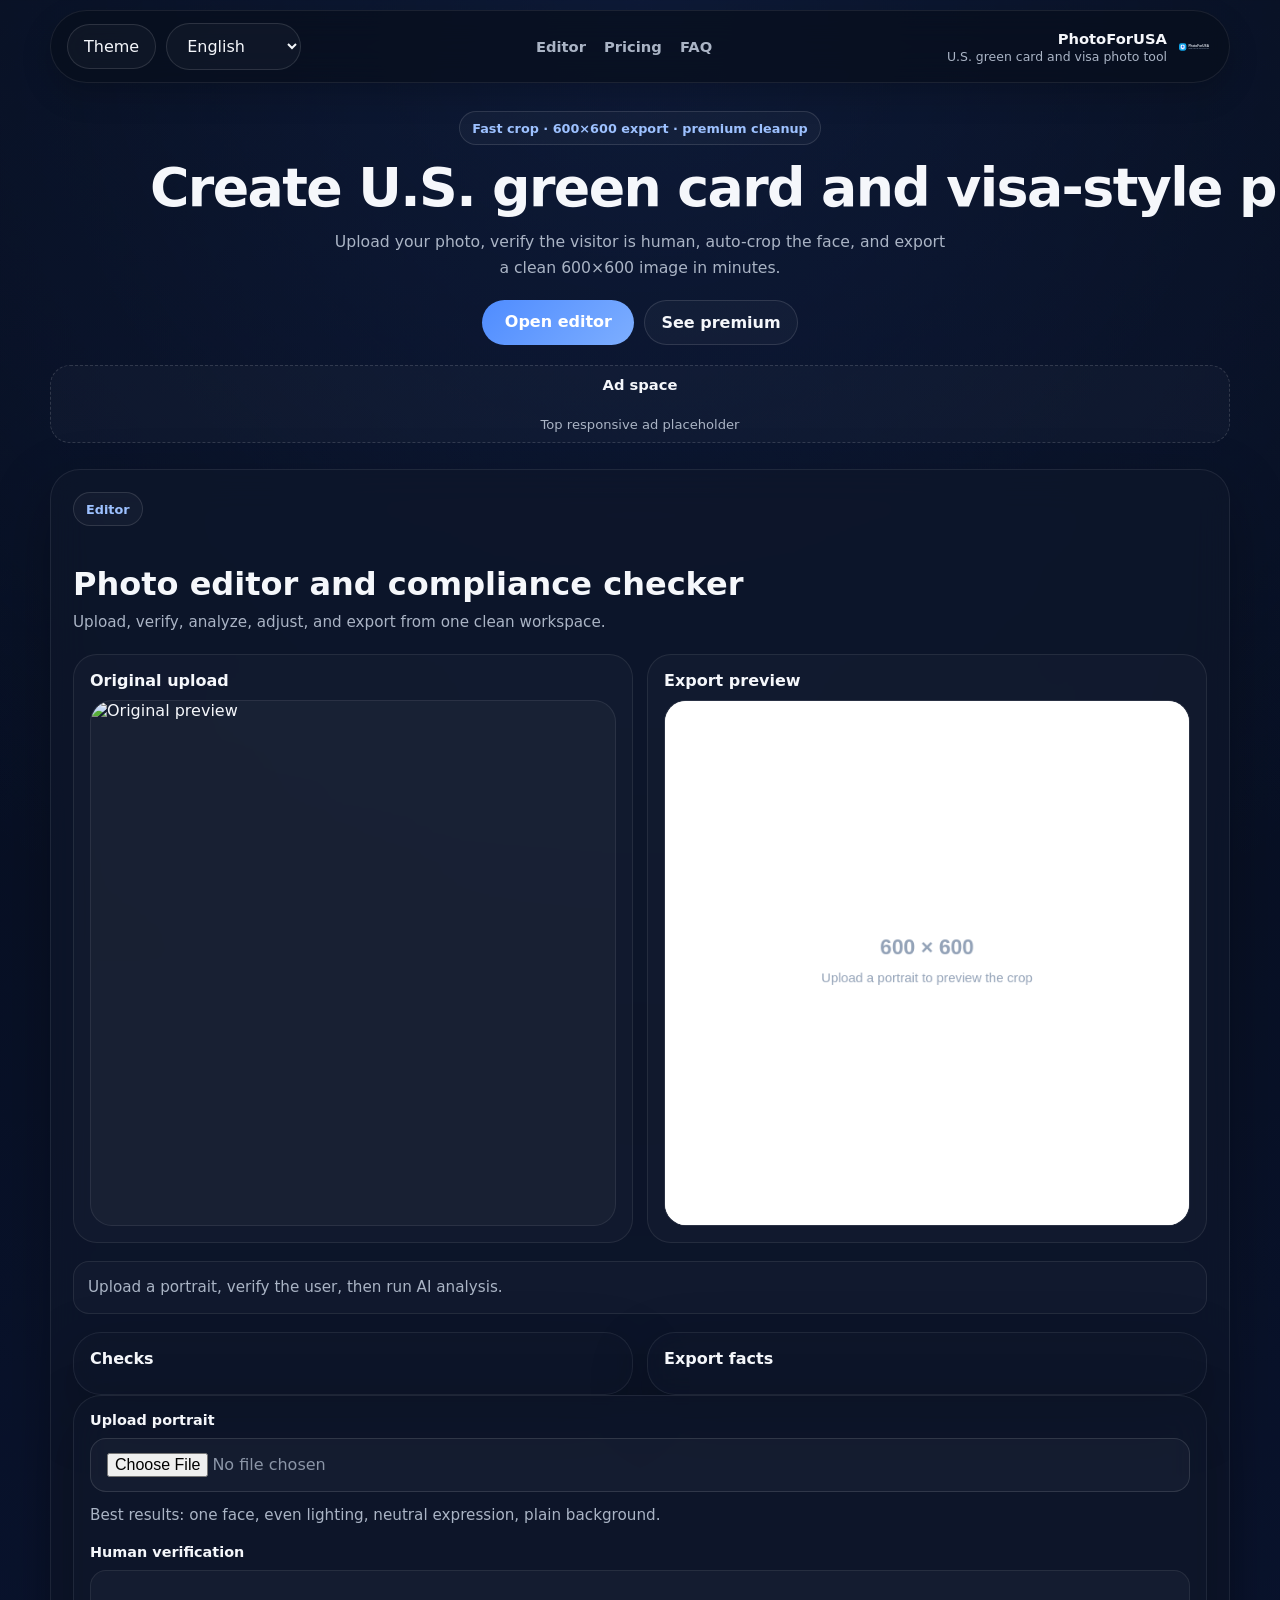
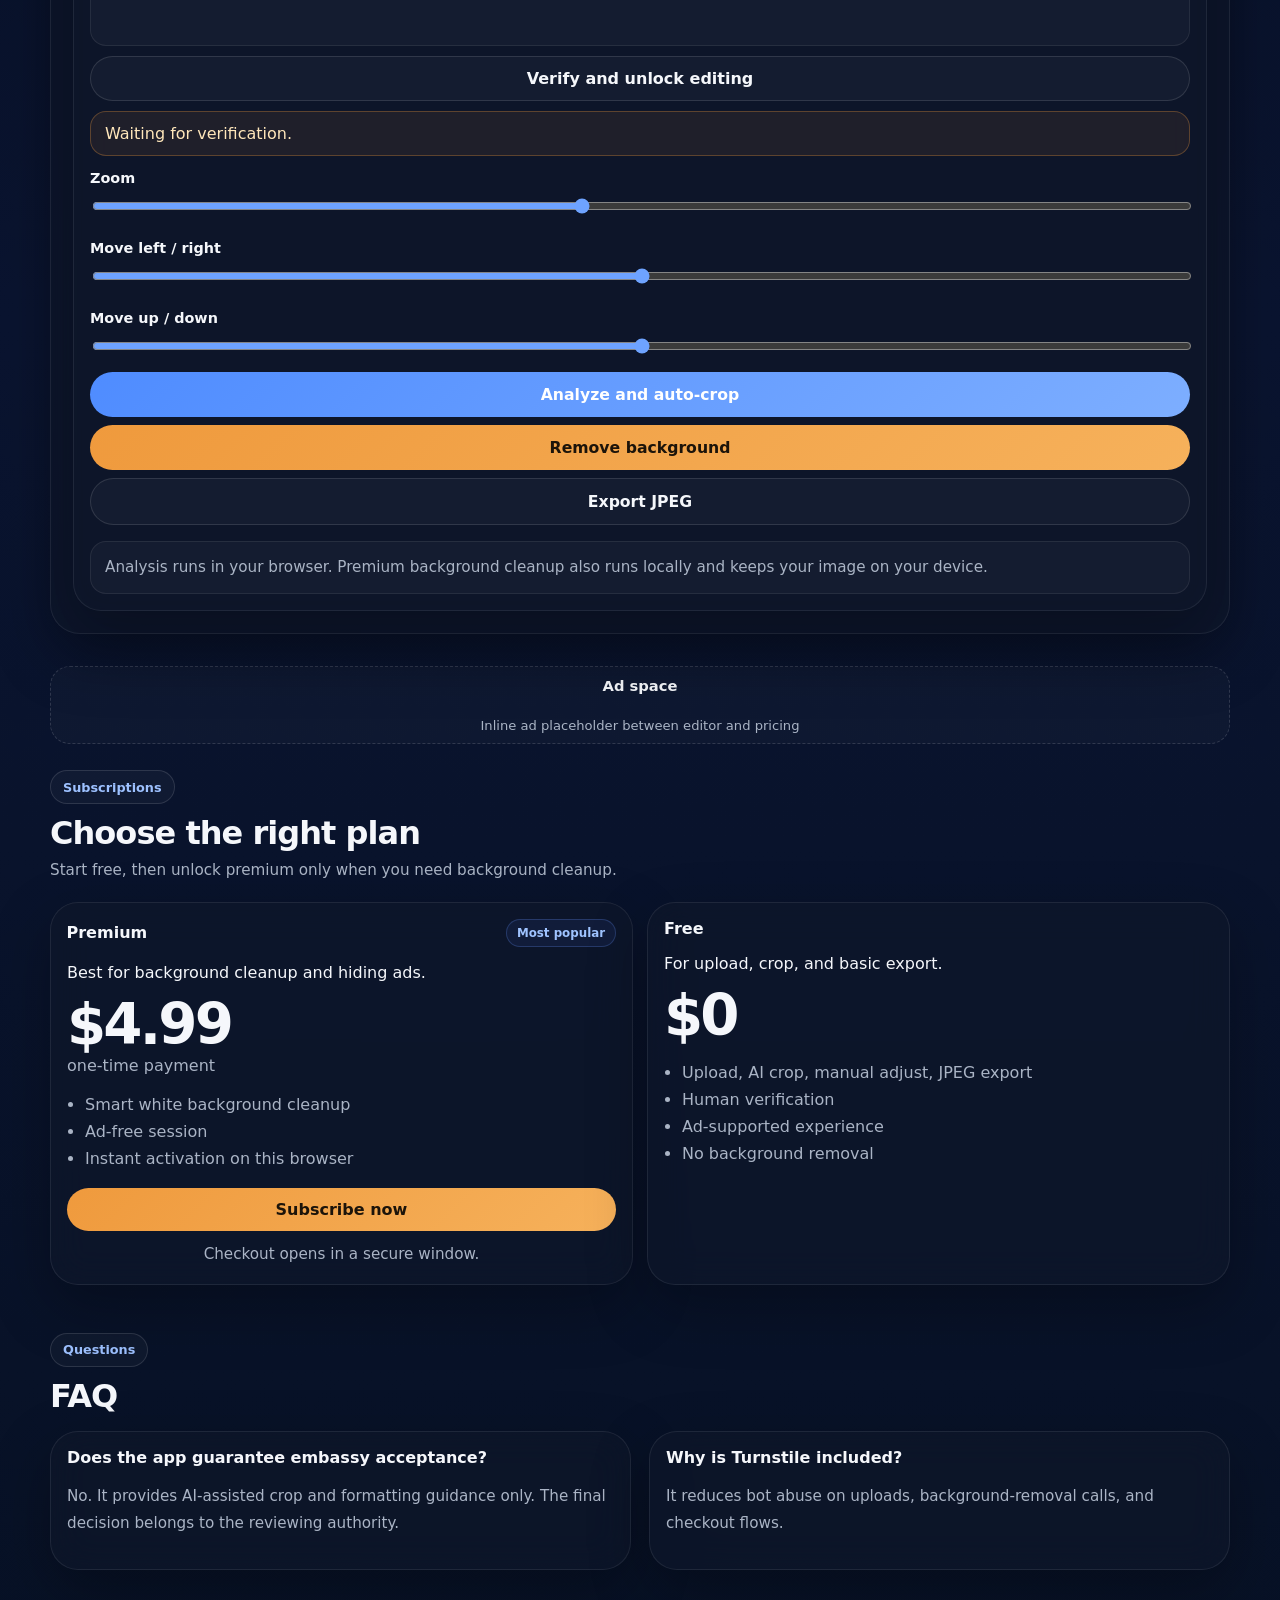
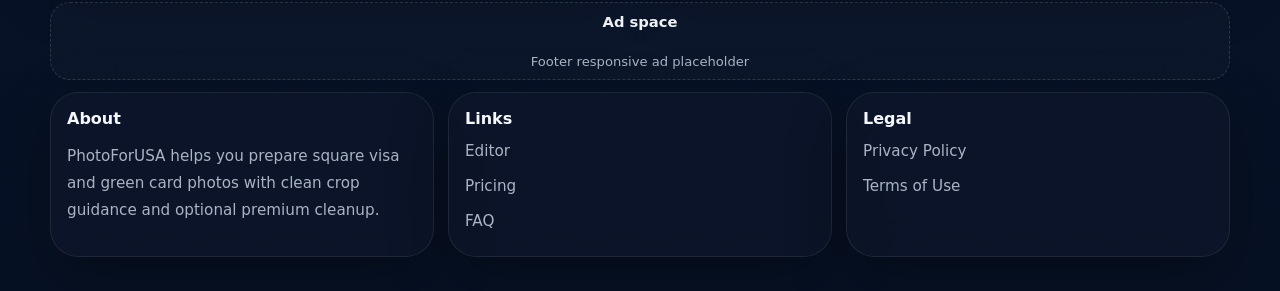
==== commit 7db1a83f: "Add files via upload" ====
--- a/index.html
+++ b/index.html
@@ -1,58 +1,47 @@
 <!DOCTYPE html>
-<html lang="en" dir="ltr">
+<html lang="ar" dir="rtl">
 <head>
   <meta charset="UTF-8" />
   <meta name="viewport" content="width=device-width, initial-scale=1.0" />
-  <title>PhotoForUSA | AI U.S. Green Card & Visa Photo Tool</title>
-  <meta name="description" content="Create U.S. green card and visa-style photos with AI-guided crop, human verification, premium background cleanup, and fast 600×600 export." />
+  <title>PhotoForUSA | أداة صورة الجرين كارد والتأشيرة الأمريكية</title>
+  <meta name="description" content="أداة تساعدك على تجهيز صورة الجرين كارد والتأشيرة الأمريكية مع قص ذكي وتصدير 600×600 وتنظيف خلفية للنسخة المدفوعة." />
   <meta name="robots" content="index,follow,max-image-preview:large,max-snippet:-1,max-video-preview:-1" />
   <meta name="theme-color" content="#0a1020" />
   <meta property="og:type" content="website" />
-  <meta property="og:title" content="PhotoForUSA | AI U.S. Green Card & Visa Photo Tool" />
-  <meta property="og:description" content="Create compliant-looking visa and green card photos with fast AI crop, premium white background cleanup, and 600×600 export." />
+  <meta property="og:title" content="PhotoForUSA | أداة صورة الجرين كارد والتأشيرة الأمريكية" />
+  <meta property="og:description" content="قص ذكي، فحص أولي، وتصدير 600×600 مع تنظيف خلفية للنسخة المدفوعة." />
   <meta property="og:image" content="/assets/og-card.svg" />
   <meta name="twitter:card" content="summary_large_image" />
-  <meta name="twitter:title" content="PhotoForUSA | AI U.S. Green Card & Visa Photo Tool" />
-  <meta name="twitter:description" content="Create compliant-looking visa and green card photos with fast AI crop, premium white background cleanup, and 600×600 export." />
+  <meta name="twitter:title" content="PhotoForUSA | أداة صورة الجرين كارد والتأشيرة الأمريكية" />
+  <meta name="twitter:description" content="قص ذكي، فحص أولي، وتصدير 600×600 مع تنظيف خلفية للنسخة المدفوعة." />
   <meta name="twitter:image" content="/assets/og-card.svg" />
   <link rel="icon" href="/assets/favicon.svg" type="image/svg+xml" />
   <link rel="manifest" href="/manifest.webmanifest" />
-  <link rel="stylesheet" href="/css/main.css?v=apple-clean-20260411-1" />
+  <link rel="stylesheet" href="/css/main.css?v=apple-final-20260411-2" />
   <script src="https://challenges.cloudflare.com/turnstile/v0/api.js" async defer></script>
   <script src="https://app.lemonsqueezy.com/js/lemon.js" defer></script>
   <link rel="canonical" href="https://PhotoForUSA.com/" />
-  <script type="application/ld+json">
-  {
-    "@context":"https://schema.org",
-    "@type":"WebApplication",
-    "name":"PhotoForUSA",
-    "applicationCategory":"PhotoEditorApplication",
-    "operatingSystem":"Any",
-    "url":"https://PhotoForUSA.com/",
-    "offers":{"@type":"Offer","price":"4.99","priceCurrency":"USD","description":"Premium background cleanup and ad-free session"}
-  }
-  </script>
 </head>
 <body>
   <div class="page-shell">
     <header class="topbar container">
       <div class="topbar-inner topbar-minimal">
         <div class="topbar-actions">
-          <button id="themeToggle" class="ghost-btn" type="button">Theme</button>
+          <button id="themeToggle" class="ghost-btn" type="button" data-i18n="themeLabel">المظهر</button>
           <label class="sr-only" for="languageSelect">Language</label>
           <select id="languageSelect"></select>
         </div>
 
         <nav class="nav-links" aria-label="Primary">
-          <a href="#editor" data-i18n="navEditor">Editor</a>
-          <a href="#pricing" data-i18n="navPricing">Pricing</a>
-          <a href="#faq" data-i18n="navFaq">FAQ</a>
+          <a href="#editor" data-i18n="navEditor">الأداة</a>
+          <a href="#pricing" data-i18n="navPricing">الاشتراكات</a>
+          <a href="#faq" data-i18n="navFaq">الأسئلة</a>
         </nav>
 
         <a class="brand" href="/" aria-label="PhotoForUSA">
           <div class="brand-copy">
             <strong>PhotoForUSA</strong>
-            <span data-i18n="brandTag">AI-assisted visa and green card photo editor</span>
+            <span data-i18n="brandTag">أداة صور الجرين كارد والتأشيرة الأمريكية</span>
           </div>
           <img src="/assets/logo.svg" alt="PhotoForUSA logo" />
         </a>
@@ -60,55 +49,62 @@
     </header>
 
     <main>
-      <section class="section container hero hero-clean">
+      <section class="section container hero hero-apple-lite">
         <div class="hero-copy center-copy">
-          <span class="eyebrow" data-i18n="eyebrow">Fast crop · 600×600 export · premium cleanup</span>
-          <h1 data-i18n="heroTitle">Create U.S. green card and visa-style photos with AI</h1>
-          <p class="lead" data-i18n="heroLeadShort">Upload your photo, verify the visitor is human, auto-crop the face, and export a clean 600×600 image in minutes.</p>
+          <span class="eyebrow" data-i18n="eyebrow">600×600 · قص ذكي · تنظيف خلفية مدفوع</span>
+          <h1 data-i18n="heroTitle">أنشئ صورة الجرين كارد والتأشيرة الأمريكية</h1>
+          <p class="lead" data-i18n="heroLeadShort">ارفع الصورة، تحقّق منها، ثم صدّرها بالمقاس المناسب خلال دقائق.</p>
           <div class="hero-actions center-actions">
-            <a href="#editor" class="primary-btn" data-i18n="ctaStart">Open editor</a>
-            <a href="#pricing" class="secondary-btn" data-i18n="ctaPricing">See premium</a>
-          </div>
-        </div>
-      </section>
-
-      <section id="editor" class="section container editor-clean-section">
-        <div class="editor-clean-shell glass-card">
-          <div class="editor-clean-head">
+            <a href="#editor" class="primary-btn" data-i18n="ctaStart">افتح الأداة</a>
+            <a href="#pricing" class="secondary-btn" data-i18n="ctaPricing">شاهد النسخة المدفوعة</a>
+          </div>
+        </div>
+      </section>
+
+      <section class="container ad-row ad-row-top">
+        <div class="ad-slot ad-slot--banner" id="ad-hero-top">
+          <strong data-i18n="adTopTitle">مساحة إعلانية</strong>
+          <small data-i18n="adTopHint">مكان جاهز لإعلان علوي متجاوب</small>
+        </div>
+      </section>
+
+      <section id="editor" class="section container editor-section compact-layout">
+        <div class="editor-shell glass-card">
+          <div class="section-head compact-head editor-heading">
             <div>
-              <span class="eyebrow small-eyebrow" data-i18n="navEditor">Editor</span>
-              <h2 data-i18n="editorTitle">Photo editor and compliance check</h2>
-              <p class="section-copy" data-i18n="editorSubtitleShort">Upload, verify, analyze, adjust, and export from one clean workspace.</p>
+              <span class="eyebrow small-eyebrow" data-i18n="navEditor">الأداة</span>
+              <h2 data-i18n="editorTitle">محرر الصورة وفحص التوافق</h2>
+              <p class="section-copy" data-i18n="editorSubtitleShort">ابدأ برفع الصورة والتحقق، ثم حلّلها وعدّلها وصدّرها من مكان واحد.</p>
             </div>
           </div>
 
-          <div class="editor-clean-grid">
+          <div class="editor-grid editor-grid-apple">
             <section class="editor-main-panel">
               <div class="preview-grid">
                 <article class="preview-card">
-                  <h3 data-i18n="previewOriginal">Original upload</h3>
+                  <h3 data-i18n="previewOriginal">الصورة الأصلية</h3>
                   <div class="preview-box clean-preview-box">
                     <img id="originalPreview" alt="Original preview" />
                   </div>
                 </article>
 
                 <article class="preview-card">
-                  <h3 data-i18n="previewEdited">Export preview</h3>
+                  <h3 data-i18n="previewEdited">معاينة التصدير</h3>
                   <div class="preview-box clean-preview-box">
                     <canvas id="previewCanvas" width="600" height="600" aria-label="Edited preview"></canvas>
                   </div>
                 </article>
               </div>
 
-              <div id="analysisSummary" class="analysis-summary clean-summary" data-i18n="analysisPlaceholder">Upload a portrait, verify the user, then run AI analysis.</div>
+              <div id="analysisSummary" class="analysis-summary clean-summary" data-i18n="analysisPlaceholder">ارفع صورة مناسبة، ثم تحقّق من المستخدم وابدأ الفحص.</div>
 
               <div class="results-grid compact-results-grid">
                 <article class="check-card compact-card">
-                  <h3 data-i18n="checksTitle">Checks</h3>
+                  <h3 data-i18n="checksTitle">الفحوصات</h3>
                   <ul id="checksList"></ul>
                 </article>
                 <article class="check-card compact-card">
-                  <h3 data-i18n="factsTitle">Export facts</h3>
+                  <h3 data-i18n="factsTitle">معلومات التصدير</h3>
                   <ul id="exportFactsList"></ul>
                 </article>
               </div>
@@ -116,126 +112,137 @@
 
             <aside class="control-column clean-control-column">
               <div class="field-stack upload-card">
-                <label class="field-label" for="photoInput" data-i18n="uploadLabel">Upload portrait</label>
+                <label class="field-label" for="photoInput" data-i18n="uploadLabel">رفع الصورة</label>
                 <input id="photoInput" type="file" accept="image/jpeg,image/png,image/webp" />
-                <div class="hint" data-i18n="uploadHint">Best results: one face, even lighting, neutral expression, plain background.</div>
+                <div class="hint" data-i18n="uploadHint">أفضل نتيجة: وجه واحد، إضاءة جيدة، تعبير محايد، وخلفية بسيطة.</div>
               </div>
 
               <div class="field-stack verify-card">
-                <label class="field-label" data-i18n="humanLabel">Human verification</label>
+                <label class="field-label" data-i18n="humanLabel">التحقق من المستخدم</label>
                 <div class="turnstile-wrap"><div id="turnstileWidget"></div></div>
-                <button id="verifyHumanBtn" class="secondary-btn block-btn" type="button" data-i18n="humanBtn">Verify and unlock editing</button>
-                <div id="humanStatus" class="status-line warn" data-i18n="humanPending">Waiting for verification.</div>
+                <button id="verifyHumanBtn" class="secondary-btn block-btn" type="button" data-i18n="humanBtn">تحقق وافتح التحرير</button>
+                <div id="humanStatus" class="status-line warn" data-i18n="humanPending">بانتظار التحقق.</div>
               </div>
 
               <div class="slider-stack">
                 <div class="field-stack slider-card">
-                  <label class="field-label" for="zoomRange" data-i18n="zoom">Zoom</label>
+                  <label class="field-label" for="zoomRange" data-i18n="zoom">تكبير</label>
                   <input id="zoomRange" type="range" min="0.8" max="1.25" step="0.01" value="1" />
                 </div>
                 <div class="field-stack slider-card">
-                  <label class="field-label" for="offsetXRange" data-i18n="offsetX">Move left / right</label>
+                  <label class="field-label" for="offsetXRange" data-i18n="offsetX">تحريك يمين / يسار</label>
                   <input id="offsetXRange" type="range" min="-0.2" max="0.2" step="0.005" value="0" />
                 </div>
                 <div class="field-stack slider-card">
-                  <label class="field-label" for="offsetYRange" data-i18n="offsetY">Move up / down</label>
+                  <label class="field-label" for="offsetYRange" data-i18n="offsetY">تحريك أعلى / أسفل</label>
                   <input id="offsetYRange" type="range" min="-0.2" max="0.2" step="0.005" value="0" />
                 </div>
               </div>
 
               <div class="action-stack clean-action-stack">
-                <button id="analyzeBtn" class="primary-btn block-btn" type="button" data-i18n="analyze">Analyze and auto-crop</button>
-                <button id="removeBgBtn" class="premium-btn block-btn" type="button" data-i18n="removeBg">Premium: remove background</button>
-                <button id="exportBtn" class="secondary-btn block-btn" type="button" data-i18n="export">Export JPEG</button>
-              </div>
-
-              <div class="note clean-note" data-i18n="privacyNote">Crop analysis runs in the browser. Premium background removal also runs on-device in the browser and keeps the image on the visitor device.</div>
+                <button id="analyzeBtn" class="primary-btn block-btn" type="button" data-i18n="analyze">حلّل واقصص تلقائيًا</button>
+                <button id="removeBgBtn" class="premium-btn block-btn" type="button" data-i18n="removeBg">إزالة الخلفية</button>
+                <button id="exportBtn" class="secondary-btn block-btn" type="button" data-i18n="export">تصدير JPEG</button>
+              </div>
+
+              <div class="note clean-note" data-i18n="privacyNote">التحليل يعمل داخل المتصفح. وإزالة الخلفية في النسخة المدفوعة تعمل أيضًا داخل المتصفح وتبقي الصورة على جهازك.</div>
             </aside>
           </div>
         </div>
       </section>
 
-      <section id="pricing" class="section container pricing-clean-section">
+      <section class="container ad-row ad-row-inline">
+        <div class="ad-slot ad-slot--banner" id="ad-inline-middle">
+          <strong data-i18n="adInlineTitle">مساحة إعلانية</strong>
+          <small data-i18n="adInlineHint">مكان جاهز لإعلان بين الأداة والاشتراكات</small>
+        </div>
+      </section>
+
+      <section id="pricing" class="section container pricing-clean-section compact-layout">
         <div class="section-head centered-head compact-head">
-          <span class="eyebrow small-eyebrow" data-i18n="pricingEyebrow">Plans</span>
-          <h2 data-i18n="pricingTitle">Choose the plan that fits your photo</h2>
-          <p class="section-copy" data-i18n="pricingSubtitle">Start with the free tools, then unlock premium only when you need background cleanup.</p>
-        </div>
-
-        <div class="pricing-grid clean-pricing-grid">
+          <span class="eyebrow small-eyebrow" data-i18n="pricingEyebrow">الاشتراكات</span>
+          <h2 data-i18n="pricingTitle">اختر الخطة المناسبة</h2>
+          <p class="section-copy" data-i18n="pricingSubtitle">ابدأ مجانًا، ثم فعّل النسخة المدفوعة عند الحاجة إلى إزالة الخلفية.</p>
+        </div>
+
+        <div class="pricing-grid clean-pricing-grid balanced-pricing-grid">
+          <article class="pricing-card simple-plan premium-plan featured">
+            <div class="plan-head-row">
+              <h3 data-i18n="proPlan">مدفوع</h3>
+              <span class="soft-badge" data-i18n="mostPopular">الأكثر اختيارًا</span>
+            </div>
+            <img id="premiumBadge" class="premium-corner hidden" src="/assets/premium-badge.svg" alt="Premium active" />
+            <p data-i18n="proDesc">مناسب لتنظيف الخلفية وإخفاء الإعلانات.</p>
+            <div class="price" data-i18n="proPrice">$4.99</div>
+            <div class="price-sub" data-i18n="proSub">دفعة واحدة</div>
+            <ul class="pricing-list">
+              <li data-i18n="pro1">تنظيف ذكي للخلفية البيضاء</li>
+              <li data-i18n="pro2">جلسة بدون إعلانات</li>
+              <li data-i18n="pro3">تفعيل فوري على هذا المتصفح</li>
+            </ul>
+            <div class="field-stack pricing-actions">
+              <button id="checkoutBtn" class="premium-btn block-btn" type="button" data-i18n="buyPremium">اشترك الآن</button>
+              <div id="checkoutStatus" class="muted centered-copy-text" data-i18n="checkoutIdle">يفتح الدفع في نافذة آمنة.</div>
+            </div>
+          </article>
+
           <article class="pricing-card simple-plan free-plan">
-            <h3 data-i18n="freePlan">Free</h3>
-            <p data-i18n="freeDesc">Best for first-time users and ad-supported traffic.</p>
+            <h3 data-i18n="freePlan">مجاني</h3>
+            <p data-i18n="freeDesc">للرفع والقص والتصدير الأساسي.</p>
             <div class="price" data-i18n="freePrice">$0</div>
             <ul class="pricing-list">
-              <li data-i18n="free1">Upload, AI crop, manual adjust, JPEG export</li>
-              <li data-i18n="free2">Human verification</li>
-              <li data-i18n="free3">Ad-supported experience</li>
-              <li data-i18n="free4">No background removal</li>
+              <li data-i18n="free1">رفع الصورة وقصها وتصديرها</li>
+              <li data-i18n="free2">التحقق من المستخدم</li>
+              <li data-i18n="free3">مع الإعلانات</li>
+              <li data-i18n="free4">بدون إزالة خلفية</li>
             </ul>
           </article>
-
-          <article class="pricing-card simple-plan premium-plan featured">
-            <div class="plan-head-row">
-              <h3 data-i18n="proPlan">Premium</h3>
-              <span class="soft-badge" data-i18n="mostPopular">Most popular</span>
-            </div>
-            <img id="premiumBadge" class="premium-corner hidden" src="/assets/premium-badge.svg" alt="Premium active" />
-            <p data-i18n="proDesc">Best for removing background and higher conversion.</p>
-            <div class="price" data-i18n="proPrice">$4.99</div>
-            <div class="price-sub" data-i18n="proSub">one-time access package</div>
-            <ul class="pricing-list">
-              <li data-i18n="pro1">Premium AI white-background cleanup</li>
-              <li data-i18n="pro2">Ad-free session</li>
-              <li data-i18n="pro3">Priority premium badge and session cookie</li>
-              <li data-i18n="pro4">Lemon Squeezy Checkout flow</li>
-            </ul>
-            <div class="field-stack pricing-actions">
-              <button id="checkoutBtn" class="premium-btn block-btn" type="button" data-i18n="buyPremium">Buy premium now</button>
-              <div id="checkoutStatus" class="muted centered-copy-text" data-i18n="checkoutIdle">Secure checkout opens in a Lemon Squeezy checkout.</div>
-            </div>
-          </article>
-        </div>
-      </section>
-
-      <section id="faq" class="section container faq-clean-section">
+        </div>
+      </section>
+
+      <section id="faq" class="section container faq-clean-section compact-layout">
         <div class="section-head centered-head compact-head">
-          <span class="eyebrow small-eyebrow" data-i18n="faqEyebrow">Questions</span>
-          <h2 data-i18n="faqTitle">FAQ</h2>
-        </div>
-        <div class="faq-clean-list">
-          <article class="faq-card faq-item-card"><strong data-i18n="faq1q">Does the app guarantee embassy acceptance?</strong><p data-i18n="faq1a">No. It provides AI-assisted crop and formatting guidance only. The final decision belongs to the reviewing authority.</p></article>
-          <article class="faq-card faq-item-card"><strong data-i18n="faq2q">Why is Turnstile included?</strong><p data-i18n="faq2a">It reduces bot abuse on uploads, background-removal calls, and checkout flows.</p></article>
-          <article class="faq-card faq-item-card"><strong data-i18n="faq3q">Can I use AdSense?</strong><p data-i18n="faq3a">Yes. The placeholders are ready for your ad code, subject to your policy compliance.</p></article>
-          <article class="faq-card faq-item-card"><strong data-i18n="faq4q">How do paid features work?</strong><p data-i18n="faq4a">After a successful Lemon Squeezy purchase, the site verifies the order and unlocks premium-only actions.</p></article>
+          <span class="eyebrow small-eyebrow" data-i18n="faqEyebrow">الأسئلة</span>
+          <h2 data-i18n="faqTitle">الأسئلة الشائعة</h2>
+        </div>
+        <div class="faq-clean-list faq-two-only">
+          <article class="faq-card faq-item-card"><strong data-i18n="faq1q">هل يضمن التطبيق قبول الصورة؟</strong><p data-i18n="faq1a">لا. هو يقدم فحصًا أوليًا وإرشادًا للقص، بينما يعود القرار النهائي للجهة الرسمية.</p></article>
+          <article class="faq-card faq-item-card"><strong data-i18n="faq2q">لماذا أُضيف التحقق؟</strong><p data-i18n="faq2a">لتقليل إساءة الاستخدام وحماية الرفع ومسار إزالة الخلفية والدفع.</p></article>
+        </div>
+      </section>
+
+      <section class="container ad-row ad-row-footer">
+        <div class="ad-slot ad-slot--banner" id="ad-footer-slot">
+          <strong data-i18n="adFooterTitle">مساحة إعلانية</strong>
+          <small data-i18n="adFooterHint">مكان جاهز لإعلان سفلي متجاوب</small>
         </div>
       </section>
     </main>
 
     <footer class="footer clean-footer">
-      <div class="container footer-grid clean-footer-grid">
+      <div class="container footer-grid clean-footer-grid compact-footer-grid">
         <section class="glass-card footer-card">
-          <h3 data-i18n="footerAbout">About</h3>
-          <p data-i18n="footerTextSimple">PhotoForUSA helps you prepare square visa and green card photos with clean crop guidance and optional premium cleanup.</p>
+          <h3 data-i18n="footerAbout">عن الموقع</h3>
+          <p data-i18n="footerTextSimple">PhotoForUSA يساعدك على تجهيز صورة مربعة مناسبة للجرين كارد والتأشيرة مع قص واضح وخيار إزالة الخلفية في النسخة المدفوعة.</p>
         </section>
         <section class="glass-card footer-card">
-          <h3 data-i18n="footerLinks">Links</h3>
+          <h3 data-i18n="footerLinks">روابط</h3>
           <ul>
-            <li><a href="#editor" data-i18n="navEditor">Editor</a></li>
-            <li><a href="#pricing" data-i18n="navPricing">Pricing</a></li>
-            <li><a href="#faq" data-i18n="navFaq">FAQ</a></li>
+            <li><a href="#editor" data-i18n="navEditor">الأداة</a></li>
+            <li><a href="#pricing" data-i18n="navPricing">الاشتراكات</a></li>
+            <li><a href="#faq" data-i18n="navFaq">الأسئلة</a></li>
           </ul>
         </section>
         <section class="glass-card footer-card">
-          <h3 data-i18n="footerLegal">Legal</h3>
+          <h3 data-i18n="footerLegal">قانوني</h3>
           <ul>
-            <li><a href="/privacy.html">Privacy Policy</a></li>
-            <li><a href="/terms.html">Terms of Use</a></li>
+            <li><a href="/privacy.html" data-i18n="privacyLink">سياسة الخصوصية</a></li>
+            <li><a href="/terms.html" data-i18n="termsLink">شروط الاستخدام</a></li>
           </ul>
         </section>
       </div>
     </footer>
   </div>
-  <script type="module" src="/js/app.js?v=apple-clean-20260411-1"></script>
+  <script type="module" src="/js/app.js?v=apple-final-20260411-2"></script>
 </body>
 </html>
--- a/css/main.css
+++ b/css/main.css
@@ -519,3 +519,198 @@
   .nav-links { gap: 16px; }
   .topbar-inner { gap: 14px; }
 }
+
+/* ===== Final compact Arabic-first polish ===== */
+body {
+  background:
+    radial-gradient(circle at top center, rgba(67, 116, 255, 0.12), transparent 30%),
+    linear-gradient(180deg, #060d1b, #0a1430 55%, #071124);
+}
+.page-shell { padding-bottom: 34px; }
+.section { padding: 24px 0; }
+.topbar { padding-top: 10px; }
+.topbar-inner {
+  padding: 12px 16px;
+  gap: 16px;
+}
+.brand img { width: 34px; height: 34px; }
+.brand-copy strong { font-size: .92rem; }
+.brand-copy span { font-size: .78rem; }
+.nav-links { gap: 18px; }
+.nav-links a { font-size: .92rem; }
+select, .ghost-btn, .primary-btn, .secondary-btn, .premium-btn {
+  padding: 12px 16px;
+}
+.hero-apple-lite {
+  padding-top: 28px;
+  padding-bottom: 12px;
+}
+.hero-copy { max-width: 980px; }
+.hero h1 {
+  margin: 12px auto 10px;
+  max-width: 1200px;
+  font-size: clamp(2rem, 4.2vw, 3.85rem);
+  line-height: 1.15;
+  letter-spacing: -0.03em;
+}
+.hero .lead {
+  max-width: 620px;
+  font-size: .98rem;
+  line-height: 1.7;
+}
+.eyebrow {
+  min-height: 34px;
+  padding: 4px 12px;
+  font-size: .8rem;
+}
+.hero-actions { margin-top: 18px; gap: 10px; }
+.hero-actions .primary-btn,
+.hero-actions .secondary-btn { min-width: 152px; text-align: center; }
+.ad-row { padding: 8px 0 2px; }
+.ad-slot {
+  display: grid;
+  place-items: center;
+  min-height: 78px;
+  border-radius: 20px;
+  border: 1px dashed rgba(255,255,255,0.14);
+  background: rgba(255,255,255,0.025);
+  color: var(--muted);
+  text-align: center;
+  gap: 4px;
+}
+.ad-slot strong { font-size: .92rem; color: var(--text); }
+.ad-slot small { font-size: .82rem; }
+.editor-shell {
+  padding: 22px;
+  border-radius: 30px;
+}
+.editor-heading h2,
+.centered-head h2 {
+  margin-bottom: 6px;
+  font-size: clamp(1.5rem, 2.5vw, 2.35rem);
+}
+.section-copy { font-size: .95rem; margin: 0; }
+.editor-grid-apple {
+  grid-template-columns: minmax(0, 1.18fr) 330px;
+  gap: 18px;
+}
+.preview-grid,
+.compact-results-grid,
+.clean-pricing-grid,
+.clean-footer-grid {
+  gap: 14px;
+}
+.preview-card,
+.compact-card,
+.simple-plan,
+.footer-card,
+.faq-item-card,
+.clean-control-column {
+  padding: 16px;
+}
+.preview-card h3,
+.check-card h3,
+.pricing-card h3,
+.footer-card h3,
+.faq-item-card strong {
+  font-size: 1rem;
+  margin-bottom: 10px;
+}
+.clean-summary,
+.turnstile-wrap,
+.status-line,
+.note {
+  padding: 12px 14px;
+  border-radius: 16px;
+}
+.field-label { font-size: .9rem; }
+.hint,
+.note,
+#checkoutStatus,
+#analysisSummary,
+.footer-card p,
+.footer-card li,
+.check-card li,
+.faq-item-card p { font-size: .95rem; }
+.clean-action-stack { gap: 8px; }
+.clean-action-stack button { padding-block: 13px; font-size: .98rem; }
+.slider-stack { gap: 10px; }
+.compact-card ul,
+.pricing-list { gap: 8px; }
+.price {
+  margin-top: 10px;
+  font-size: clamp(2.5rem, 4.4vw, 3.85rem);
+}
+.price-sub { margin-top: 4px; }
+.plan-head-row {
+  align-items: center;
+  margin-bottom: 6px;
+}
+.plan-head-row h3 { margin: 0; }
+.soft-badge {
+  position: static;
+  font-size: .74rem;
+  min-height: 28px;
+  padding: 0 10px;
+}
+.premium-corner {
+  top: 14px;
+  inset-inline-start: 14px;
+  width: 30px;
+  height: 30px;
+}
+.balanced-pricing-grid { align-items: stretch; }
+.faq-two-only { grid-template-columns: repeat(2, minmax(0, 1fr)); }
+.footer-card ul { gap: 8px; }
+.compact-footer-grid { grid-template-columns: repeat(3, minmax(0, 1fr)); }
+.success-card-compact {
+  max-width: 640px;
+  margin: 26px auto 0;
+  padding: 28px;
+  text-align: center;
+}
+.success-card-compact h1 {
+  margin: 10px 0 8px;
+  font-size: clamp(1.9rem, 3vw, 2.7rem);
+}
+.centered-copy-text { text-align: center; }
+body[dir="rtl"] .plan-head-row { flex-direction: row-reverse; }
+body[dir="rtl"] .brand-copy,
+body[dir="rtl"] .hero-copy,
+body[dir="rtl"] .section-head,
+body[dir="rtl"] .section-copy,
+body[dir="rtl"] .hint,
+body[dir="rtl"] .note,
+body[dir="rtl"] #analysisSummary,
+body[dir="rtl"] #checkoutStatus,
+body[dir="rtl"] .pricing-list,
+body[dir="rtl"] .faq-item-card,
+body[dir="rtl"] .footer-card { text-align: right; }
+body[dir="rtl"] .center-copy,
+body[dir="rtl"] .centered-head { text-align: center; }
+body[dir="rtl"] .pricing-list { padding-inline-start: 0; padding-inline-end: 18px; }
+@media (min-width: 1180px) {
+  .hero h1 { white-space: nowrap; }
+}
+@media (max-width: 1040px) {
+  .editor-grid-apple { grid-template-columns: 1fr; }
+}
+@media (max-width: 860px) {
+  .hero h1 {
+    white-space: normal;
+    font-size: clamp(2rem, 8vw, 3rem);
+  }
+  .faq-two-only,
+  .balanced-pricing-grid,
+  .compact-footer-grid {
+    grid-template-columns: 1fr;
+  }
+}
+@media (max-width: 560px) {
+  .section { padding: 18px 0; }
+  .hero-apple-lite { padding-top: 20px; }
+  .hero .lead { font-size: .92rem; }
+  .editor-shell { padding: 16px; }
+  .topbar-actions { grid-template-columns: 1fr 1fr; }
+  .ad-slot { min-height: 70px; }
+}
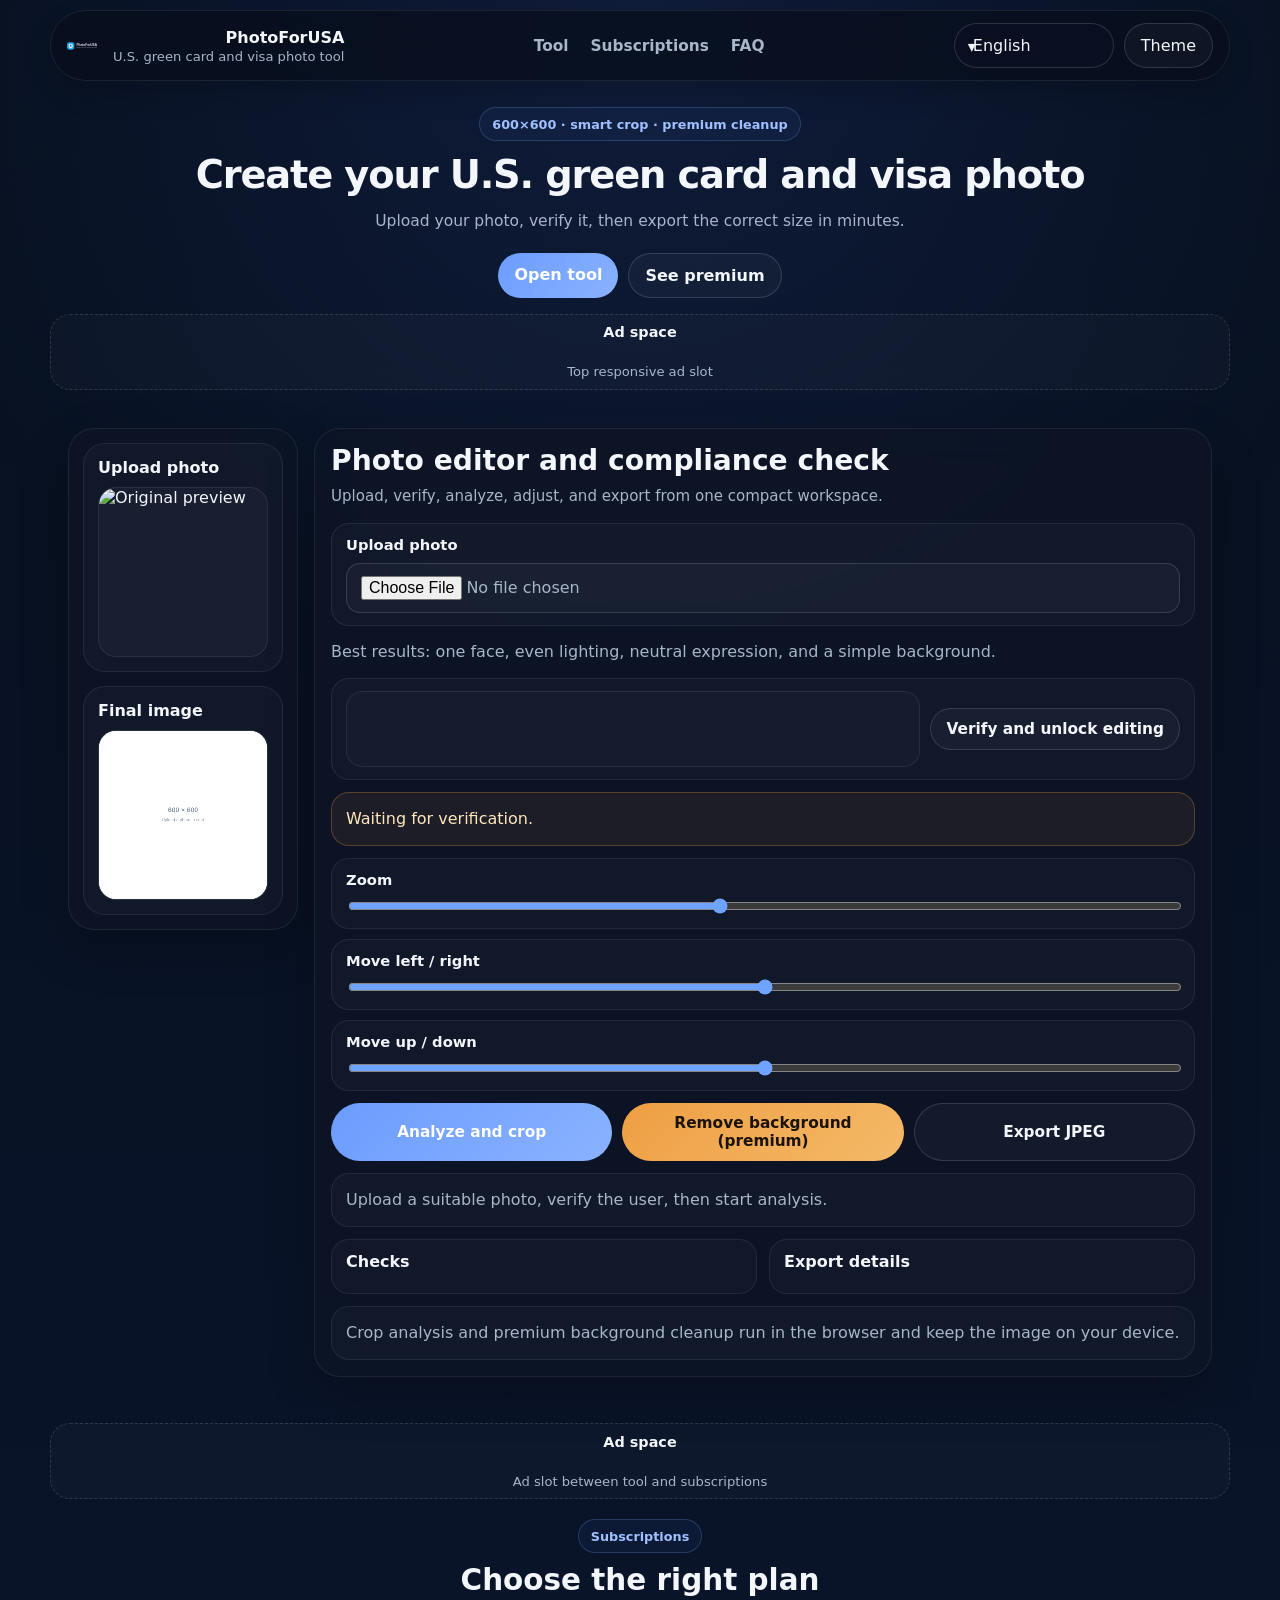
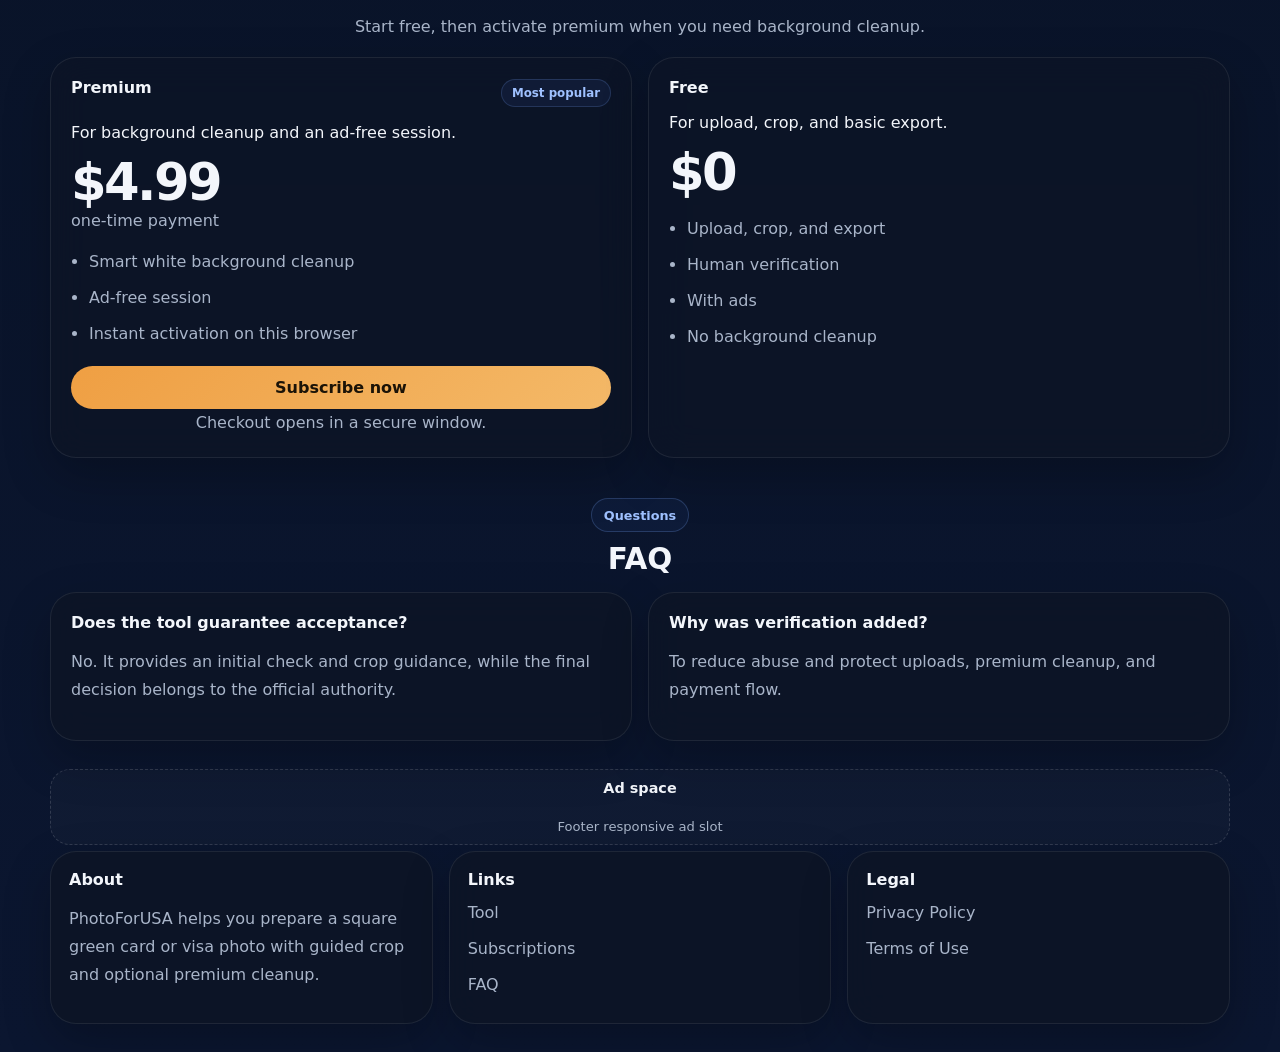
==== commit 4c877b46: "Add files via upload" ====
--- a/index.html
+++ b/index.html
@@ -4,33 +4,26 @@
   <meta charset="UTF-8" />
   <meta name="viewport" content="width=device-width, initial-scale=1.0" />
   <title>PhotoForUSA | أداة صورة الجرين كارد والتأشيرة الأمريكية</title>
-  <meta name="description" content="أداة تساعدك على تجهيز صورة الجرين كارد والتأشيرة الأمريكية مع قص ذكي وتصدير 600×600 وتنظيف خلفية للنسخة المدفوعة." />
-  <meta name="robots" content="index,follow,max-image-preview:large,max-snippet:-1,max-video-preview:-1" />
-  <meta name="theme-color" content="#0a1020" />
-  <meta property="og:type" content="website" />
-  <meta property="og:title" content="PhotoForUSA | أداة صورة الجرين كارد والتأشيرة الأمريكية" />
-  <meta property="og:description" content="قص ذكي، فحص أولي، وتصدير 600×600 مع تنظيف خلفية للنسخة المدفوعة." />
-  <meta property="og:image" content="/assets/og-card.svg" />
-  <meta name="twitter:card" content="summary_large_image" />
-  <meta name="twitter:title" content="PhotoForUSA | أداة صورة الجرين كارد والتأشيرة الأمريكية" />
-  <meta name="twitter:description" content="قص ذكي، فحص أولي، وتصدير 600×600 مع تنظيف خلفية للنسخة المدفوعة." />
-  <meta name="twitter:image" content="/assets/og-card.svg" />
+  <meta name="description" content="أداة لتجهيز صورة الجرين كارد والتأشيرة الأمريكية مع قص ذكي وتصدير 600×600 وإزالة خلفية للنسخة المدفوعة." />
+  <meta name="theme-color" content="#091225" />
   <link rel="icon" href="/assets/favicon.svg" type="image/svg+xml" />
   <link rel="manifest" href="/manifest.webmanifest" />
-  <link rel="stylesheet" href="/css/main.css?v=apple-final-20260411-2" />
+  <link rel="stylesheet" href="/css/main.css?v=compact-final-20260411-1" />
   <script src="https://challenges.cloudflare.com/turnstile/v0/api.js" async defer></script>
   <script src="https://app.lemonsqueezy.com/js/lemon.js" defer></script>
-  <link rel="canonical" href="https://PhotoForUSA.com/" />
+  <link rel="canonical" href="https://photoforusa.com/" />
 </head>
 <body>
   <div class="page-shell">
     <header class="topbar container">
-      <div class="topbar-inner topbar-minimal">
-        <div class="topbar-actions">
-          <button id="themeToggle" class="ghost-btn" type="button" data-i18n="themeLabel">المظهر</button>
-          <label class="sr-only" for="languageSelect">Language</label>
-          <select id="languageSelect"></select>
-        </div>
+      <div class="topbar-inner">
+        <a class="brand" href="/" aria-label="PhotoForUSA">
+          <img src="/assets/logo.svg" alt="PhotoForUSA" />
+          <div class="brand-copy">
+            <strong>PhotoForUSA</strong>
+            <span data-i18n="brandTag">أداة صورة الجرين كارد والتأشيرة الأمريكية</span>
+          </div>
+        </a>
 
         <nav class="nav-links" aria-label="Primary">
           <a href="#editor" data-i18n="navEditor">الأداة</a>
@@ -38,137 +31,133 @@
           <a href="#faq" data-i18n="navFaq">الأسئلة</a>
         </nav>
 
-        <a class="brand" href="/" aria-label="PhotoForUSA">
-          <div class="brand-copy">
-            <strong>PhotoForUSA</strong>
-            <span data-i18n="brandTag">أداة صور الجرين كارد والتأشيرة الأمريكية</span>
-          </div>
-          <img src="/assets/logo.svg" alt="PhotoForUSA logo" />
-        </a>
+        <div class="topbar-actions">
+          <div class="select-wrap">
+            <select id="languageSelect" aria-label="Language"></select>
+          </div>
+          <button id="themeToggle" class="ghost-btn" type="button" data-i18n="themeLabel">المظهر</button>
+        </div>
       </div>
     </header>
 
     <main>
-      <section class="section container hero hero-apple-lite">
-        <div class="hero-copy center-copy">
-          <span class="eyebrow" data-i18n="eyebrow">600×600 · قص ذكي · تنظيف خلفية مدفوع</span>
+      <section class="section hero-section container">
+        <div class="hero-copy">
+          <span class="eyebrow" data-i18n="eyebrow">600×600 · قص ذكي · إزالة خلفية مدفوعة</span>
           <h1 data-i18n="heroTitle">أنشئ صورة الجرين كارد والتأشيرة الأمريكية</h1>
-          <p class="lead" data-i18n="heroLeadShort">ارفع الصورة، تحقّق منها، ثم صدّرها بالمقاس المناسب خلال دقائق.</p>
-          <div class="hero-actions center-actions">
+          <p class="hero-lead" data-i18n="heroLeadShort">ارفع صورتك، تحقّق منها، ثم صدّرها بالمقاس المناسب خلال دقائق.</p>
+          <div class="hero-actions">
             <a href="#editor" class="primary-btn" data-i18n="ctaStart">افتح الأداة</a>
             <a href="#pricing" class="secondary-btn" data-i18n="ctaPricing">شاهد النسخة المدفوعة</a>
           </div>
         </div>
       </section>
 
-      <section class="container ad-row ad-row-top">
+      <section class="container ad-row">
         <div class="ad-slot ad-slot--banner" id="ad-hero-top">
           <strong data-i18n="adTopTitle">مساحة إعلانية</strong>
           <small data-i18n="adTopHint">مكان جاهز لإعلان علوي متجاوب</small>
         </div>
       </section>
 
-      <section id="editor" class="section container editor-section compact-layout">
-        <div class="editor-shell glass-card">
-          <div class="section-head compact-head editor-heading">
-            <div>
-              <span class="eyebrow small-eyebrow" data-i18n="navEditor">الأداة</span>
-              <h2 data-i18n="editorTitle">محرر الصورة وفحص التوافق</h2>
-              <p class="section-copy" data-i18n="editorSubtitleShort">ابدأ برفع الصورة والتحقق، ثم حلّلها وعدّلها وصدّرها من مكان واحد.</p>
-            </div>
-          </div>
-
-          <div class="editor-grid editor-grid-apple">
-            <section class="editor-main-panel">
-              <div class="preview-grid">
-                <article class="preview-card">
-                  <h3 data-i18n="previewOriginal">الصورة الأصلية</h3>
-                  <div class="preview-box clean-preview-box">
-                    <img id="originalPreview" alt="Original preview" />
-                  </div>
-                </article>
-
-                <article class="preview-card">
-                  <h3 data-i18n="previewEdited">معاينة التصدير</h3>
-                  <div class="preview-box clean-preview-box">
-                    <canvas id="previewCanvas" width="600" height="600" aria-label="Edited preview"></canvas>
-                  </div>
-                </article>
-              </div>
-
-              <div id="analysisSummary" class="analysis-summary clean-summary" data-i18n="analysisPlaceholder">ارفع صورة مناسبة، ثم تحقّق من المستخدم وابدأ الفحص.</div>
-
-              <div class="results-grid compact-results-grid">
-                <article class="check-card compact-card">
-                  <h3 data-i18n="checksTitle">الفحوصات</h3>
-                  <ul id="checksList"></ul>
-                </article>
-                <article class="check-card compact-card">
-                  <h3 data-i18n="factsTitle">معلومات التصدير</h3>
-                  <ul id="exportFactsList"></ul>
-                </article>
+      <section id="editor" class="section container">
+        <div class="editor-shell">
+          <div class="editor-layout">
+            <aside class="editor-sidebar panel">
+              <div class="preview-card compact-preview-card">
+                <h3 data-i18n="previewOriginal">رفع صورة</h3>
+                <div class="preview-box side-preview-box">
+                  <img id="originalPreview" alt="Original preview" />
+                </div>
+              </div>
+              <div class="preview-card compact-preview-card second-preview">
+                <h3 data-i18n="previewEdited">الصورة النهائية</h3>
+                <div class="preview-box side-preview-box">
+                  <canvas id="previewCanvas" width="600" height="600" aria-label="Edited preview"></canvas>
+                </div>
+              </div>
+            </aside>
+
+            <section class="editor-main panel">
+              <div class="editor-intro">
+                <h2 data-i18n="editorTitle">محرر الصورة وفحص التوافق</h2>
+                <p data-i18n="editorSubtitleShort">ابدأ برفع الصورة والتحقق، ثم حلّلها وعدّلها وصدّرها من مكان واحد.</p>
+              </div>
+
+              <div class="control-stack">
+                <div class="field-row single-file-row">
+                  <label class="field-label" for="photoInput" data-i18n="uploadLabel">رفع الصورة</label>
+                  <input id="photoInput" type="file" accept="image/jpeg,image/png,image/webp" />
+                </div>
+
+                <div class="helper-text" data-i18n="uploadHint">أفضل نتيجة: وجه واحد، إضاءة جيدة، تعبير محايد، وخلفية بسيطة.</div>
+
+                <div class="field-row verify-row">
+                  <div class="turnstile-wrap"><div id="turnstileWidget"></div></div>
+                  <button id="verifyHumanBtn" class="secondary-btn small-btn" type="button" data-i18n="humanBtn">تحقق وافتح التحرير</button>
+                </div>
+
+                <div id="humanStatus" class="status-line warn" data-i18n="humanPending">بانتظار التحقق.</div>
+
+                <div class="sliders-grid">
+                  <label class="slider-item">
+                    <span data-i18n="zoom">تكبير</span>
+                    <input id="zoomRange" type="range" min="0.8" max="1.25" step="0.01" value="1" />
+                  </label>
+                  <label class="slider-item">
+                    <span data-i18n="offsetX">تحريك يمين / يسار</span>
+                    <input id="offsetXRange" type="range" min="-0.2" max="0.2" step="0.005" value="0" />
+                  </label>
+                  <label class="slider-item">
+                    <span data-i18n="offsetY">تحريك أعلى / أسفل</span>
+                    <input id="offsetYRange" type="range" min="-0.2" max="0.2" step="0.005" value="0" />
+                  </label>
+                </div>
+
+                <div class="button-grid">
+                  <button id="analyzeBtn" class="primary-btn small-btn" type="button" data-i18n="analyze">حلّل واقص تلقائيًا</button>
+                  <button id="removeBgBtn" class="premium-btn small-btn" type="button" data-i18n="removeBgLocked">إزالة الخلفية (مدفوع)</button>
+                  <button id="exportBtn" class="secondary-btn small-btn" type="button" data-i18n="export">تصدير JPEG</button>
+                </div>
+
+                <div id="analysisSummary" class="analysis-summary" data-i18n="analysisPlaceholder">ارفع صورة مناسبة، ثم تحقّق من المستخدم وابدأ الفحص.</div>
+
+                <div class="results-grid">
+                  <article class="result-card">
+                    <h3 data-i18n="checksTitle">الفحوصات</h3>
+                    <ul id="checksList"></ul>
+                  </article>
+                  <article class="result-card">
+                    <h3 data-i18n="factsTitle">معلومات التصدير</h3>
+                    <ul id="exportFactsList"></ul>
+                  </article>
+                </div>
+
+                <div class="note" data-i18n="privacyNote">تحليل القص وإزالة الخلفية في النسخة المدفوعة يعملان داخل المتصفح وتبقى الصورة على جهازك.</div>
               </div>
             </section>
-
-            <aside class="control-column clean-control-column">
-              <div class="field-stack upload-card">
-                <label class="field-label" for="photoInput" data-i18n="uploadLabel">رفع الصورة</label>
-                <input id="photoInput" type="file" accept="image/jpeg,image/png,image/webp" />
-                <div class="hint" data-i18n="uploadHint">أفضل نتيجة: وجه واحد، إضاءة جيدة، تعبير محايد، وخلفية بسيطة.</div>
-              </div>
-
-              <div class="field-stack verify-card">
-                <label class="field-label" data-i18n="humanLabel">التحقق من المستخدم</label>
-                <div class="turnstile-wrap"><div id="turnstileWidget"></div></div>
-                <button id="verifyHumanBtn" class="secondary-btn block-btn" type="button" data-i18n="humanBtn">تحقق وافتح التحرير</button>
-                <div id="humanStatus" class="status-line warn" data-i18n="humanPending">بانتظار التحقق.</div>
-              </div>
-
-              <div class="slider-stack">
-                <div class="field-stack slider-card">
-                  <label class="field-label" for="zoomRange" data-i18n="zoom">تكبير</label>
-                  <input id="zoomRange" type="range" min="0.8" max="1.25" step="0.01" value="1" />
-                </div>
-                <div class="field-stack slider-card">
-                  <label class="field-label" for="offsetXRange" data-i18n="offsetX">تحريك يمين / يسار</label>
-                  <input id="offsetXRange" type="range" min="-0.2" max="0.2" step="0.005" value="0" />
-                </div>
-                <div class="field-stack slider-card">
-                  <label class="field-label" for="offsetYRange" data-i18n="offsetY">تحريك أعلى / أسفل</label>
-                  <input id="offsetYRange" type="range" min="-0.2" max="0.2" step="0.005" value="0" />
-                </div>
-              </div>
-
-              <div class="action-stack clean-action-stack">
-                <button id="analyzeBtn" class="primary-btn block-btn" type="button" data-i18n="analyze">حلّل واقصص تلقائيًا</button>
-                <button id="removeBgBtn" class="premium-btn block-btn" type="button" data-i18n="removeBg">إزالة الخلفية</button>
-                <button id="exportBtn" class="secondary-btn block-btn" type="button" data-i18n="export">تصدير JPEG</button>
-              </div>
-
-              <div class="note clean-note" data-i18n="privacyNote">التحليل يعمل داخل المتصفح. وإزالة الخلفية في النسخة المدفوعة تعمل أيضًا داخل المتصفح وتبقي الصورة على جهازك.</div>
-            </aside>
-          </div>
-        </div>
-      </section>
-
-      <section class="container ad-row ad-row-inline">
+          </div>
+        </div>
+      </section>
+
+      <section class="container ad-row">
         <div class="ad-slot ad-slot--banner" id="ad-inline-middle">
           <strong data-i18n="adInlineTitle">مساحة إعلانية</strong>
           <small data-i18n="adInlineHint">مكان جاهز لإعلان بين الأداة والاشتراكات</small>
         </div>
       </section>
 
-      <section id="pricing" class="section container pricing-clean-section compact-layout">
-        <div class="section-head centered-head compact-head">
+      <section id="pricing" class="section container pricing-section">
+        <div class="section-head centered-head">
           <span class="eyebrow small-eyebrow" data-i18n="pricingEyebrow">الاشتراكات</span>
           <h2 data-i18n="pricingTitle">اختر الخطة المناسبة</h2>
           <p class="section-copy" data-i18n="pricingSubtitle">ابدأ مجانًا، ثم فعّل النسخة المدفوعة عند الحاجة إلى إزالة الخلفية.</p>
         </div>
 
-        <div class="pricing-grid clean-pricing-grid balanced-pricing-grid">
-          <article class="pricing-card simple-plan premium-plan featured">
+        <div class="pricing-grid">
+          <article class="pricing-card featured-plan">
             <div class="plan-head-row">
-              <h3 data-i18n="proPlan">مدفوع</h3>
+              <h3 data-i18n="proPlan">المدفوعة</h3>
               <span class="soft-badge" data-i18n="mostPopular">الأكثر اختيارًا</span>
             </div>
             <img id="premiumBadge" class="premium-corner hidden" src="/assets/premium-badge.svg" alt="Premium active" />
@@ -186,32 +175,32 @@
             </div>
           </article>
 
-          <article class="pricing-card simple-plan free-plan">
+          <article class="pricing-card">
             <h3 data-i18n="freePlan">مجاني</h3>
             <p data-i18n="freeDesc">للرفع والقص والتصدير الأساسي.</p>
             <div class="price" data-i18n="freePrice">$0</div>
             <ul class="pricing-list">
               <li data-i18n="free1">رفع الصورة وقصها وتصديرها</li>
               <li data-i18n="free2">التحقق من المستخدم</li>
-              <li data-i18n="free3">مع الإعلانات</li>
+              <li data-i18n="free3">مع إعلانات</li>
               <li data-i18n="free4">بدون إزالة خلفية</li>
             </ul>
           </article>
         </div>
       </section>
 
-      <section id="faq" class="section container faq-clean-section compact-layout">
-        <div class="section-head centered-head compact-head">
+      <section id="faq" class="section container faq-section">
+        <div class="section-head centered-head">
           <span class="eyebrow small-eyebrow" data-i18n="faqEyebrow">الأسئلة</span>
           <h2 data-i18n="faqTitle">الأسئلة الشائعة</h2>
         </div>
-        <div class="faq-clean-list faq-two-only">
-          <article class="faq-card faq-item-card"><strong data-i18n="faq1q">هل يضمن التطبيق قبول الصورة؟</strong><p data-i18n="faq1a">لا. هو يقدم فحصًا أوليًا وإرشادًا للقص، بينما يعود القرار النهائي للجهة الرسمية.</p></article>
-          <article class="faq-card faq-item-card"><strong data-i18n="faq2q">لماذا أُضيف التحقق؟</strong><p data-i18n="faq2a">لتقليل إساءة الاستخدام وحماية الرفع ومسار إزالة الخلفية والدفع.</p></article>
-        </div>
-      </section>
-
-      <section class="container ad-row ad-row-footer">
+        <div class="faq-grid two-only">
+          <article class="faq-card"><strong data-i18n="faq1q">هل يضمن التطبيق قبول الصورة؟</strong><p data-i18n="faq1a">لا. هو يقدم فحصًا أوليًا وإرشادًا للقص، بينما يعود القرار النهائي للجهة الرسمية.</p></article>
+          <article class="faq-card"><strong data-i18n="faq2q">لماذا أُضيف التحقق؟</strong><p data-i18n="faq2a">لتقليل إساءة الاستخدام وحماية الرفع ومسار إزالة الخلفية والدفع.</p></article>
+        </div>
+      </section>
+
+      <section class="container ad-row">
         <div class="ad-slot ad-slot--banner" id="ad-footer-slot">
           <strong data-i18n="adFooterTitle">مساحة إعلانية</strong>
           <small data-i18n="adFooterHint">مكان جاهز لإعلان سفلي متجاوب</small>
@@ -220,12 +209,12 @@
     </main>
 
     <footer class="footer clean-footer">
-      <div class="container footer-grid clean-footer-grid compact-footer-grid">
-        <section class="glass-card footer-card">
+      <div class="container footer-grid">
+        <section class="footer-card panel">
           <h3 data-i18n="footerAbout">عن الموقع</h3>
           <p data-i18n="footerTextSimple">PhotoForUSA يساعدك على تجهيز صورة مربعة مناسبة للجرين كارد والتأشيرة مع قص واضح وخيار إزالة الخلفية في النسخة المدفوعة.</p>
         </section>
-        <section class="glass-card footer-card">
+        <section class="footer-card panel">
           <h3 data-i18n="footerLinks">روابط</h3>
           <ul>
             <li><a href="#editor" data-i18n="navEditor">الأداة</a></li>
@@ -233,7 +222,7 @@
             <li><a href="#faq" data-i18n="navFaq">الأسئلة</a></li>
           </ul>
         </section>
-        <section class="glass-card footer-card">
+        <section class="footer-card panel">
           <h3 data-i18n="footerLegal">قانوني</h3>
           <ul>
             <li><a href="/privacy.html" data-i18n="privacyLink">سياسة الخصوصية</a></li>
@@ -243,6 +232,6 @@
       </div>
     </footer>
   </div>
-  <script type="module" src="/js/app.js?v=apple-final-20260411-2"></script>
+  <script type="module" src="/js/app.js?v=compact-final-20260411-1"></script>
 </body>
 </html>
--- a/css/main.css
+++ b/css/main.css
@@ -1,36 +1,35 @@
+
 :root {
   --bg: #07101f;
   --bg-2: #0b1630;
-  --panel: rgba(15, 23, 42, 0.72);
-  --panel-strong: rgba(10, 17, 34, 0.86);
+  --panel: rgba(13, 20, 38, 0.9);
+  --panel-soft: rgba(15, 24, 44, 0.82);
   --border: rgba(255,255,255,0.08);
-  --border-strong: rgba(255,255,255,0.12);
-  --text: #f5f7fb;
-  --muted: #aab4c5;
-  --muted-2: #8b95a7;
-  --blue: #4f8cff;
-  --blue-soft: #7daeff;
-  --gold: #ef9a3d;
-  --gold-soft: #f6b15b;
-  --green: #1fa971;
-  --shadow: 0 22px 60px rgba(0, 0, 0, 0.28);
-  --radius: 28px;
+  --border-strong: rgba(255,255,255,0.14);
+  --text: #f3f6fb;
+  --muted: #a9b5c9;
+  --blue: #6b9cff;
+  --blue-soft: #8ab2ff;
+  --gold: #ef9f43;
+  --gold-soft: #f4b968;
+  --green: #28a06b;
+  --radius: 26px;
   --radius-sm: 18px;
+  --shadow: 0 18px 48px rgba(0,0,0,.24);
   --max: 1180px;
   --font: Inter, ui-sans-serif, system-ui, -apple-system, BlinkMacSystemFont, "Segoe UI", sans-serif;
 }
 
 body.light {
-  --bg: #f2f5fb;
-  --bg-2: #e7edf7;
-  --panel: rgba(255,255,255,0.78);
-  --panel-strong: rgba(255,255,255,0.92);
-  --border: rgba(26, 38, 58, 0.08);
-  --border-strong: rgba(26, 38, 58, 0.12);
-  --text: #091326;
-  --muted: #5d6880;
-  --muted-2: #74809a;
-  --shadow: 0 20px 50px rgba(49, 72, 112, 0.10);
+  --bg: #eef3fa;
+  --bg-2: #dfe7f4;
+  --panel: rgba(255,255,255,0.9);
+  --panel-soft: rgba(255,255,255,0.82);
+  --border: rgba(13,20,38,0.08);
+  --border-strong: rgba(13,20,38,0.12);
+  --text: #0e1730;
+  --muted: #60708d;
+  --shadow: 0 14px 30px rgba(50,80,130,.12);
 }
 
 * { box-sizing: border-box; }
@@ -41,676 +40,254 @@
   font-family: var(--font);
   color: var(--text);
   background:
-    radial-gradient(circle at top center, rgba(90, 132, 255, 0.14), transparent 32%),
+    radial-gradient(circle at top center, rgba(76, 116, 255, 0.12), transparent 28%),
     linear-gradient(180deg, var(--bg), var(--bg-2));
 }
+a { color: inherit; text-decoration: none; }
 img { display: block; max-width: 100%; }
-a { color: inherit; text-decoration: none; }
 button, input, select { font: inherit; }
 button { cursor: pointer; }
-.container { width: min(var(--max), calc(100% - 2rem)); margin: 0 auto; }
-.page-shell { padding-bottom: 56px; }
-.sr-only {
-  position: absolute;
-  width: 1px;
-  height: 1px;
-  padding: 0;
-  margin: -1px;
-  overflow: hidden;
-  clip: rect(0,0,0,0);
-  white-space: nowrap;
-  border: 0;
-}
+.container { width: min(var(--max), calc(100% - 1.5rem)); margin: 0 auto; }
+.page-shell { padding-bottom: 28px; }
+.sr-only { position:absolute; width:1px; height:1px; overflow:hidden; clip:rect(0,0,0,0); }
 .hidden { display: none !important; }
-
-.glass-card,
-.control-column,
-.pricing-card,
-.faq-card,
-.footer-card,
-.check-card {
+.panel, .pricing-card, .faq-card, .footer-card {
   background: var(--panel);
+  border: 1px solid var(--border);
+  border-radius: var(--radius);
+  box-shadow: var(--shadow);
   backdrop-filter: blur(18px);
   -webkit-backdrop-filter: blur(18px);
-  border: 1px solid var(--border);
-  box-shadow: var(--shadow);
-  border-radius: var(--radius);
-}
-
-.topbar {
-  position: sticky;
-  top: 0;
-  z-index: 30;
-  padding: 16px 0 0;
-}
+}
+
+.topbar { position: sticky; top: 0; z-index: 30; padding-top: 10px; }
 .topbar-inner {
   display: grid;
   grid-template-columns: auto 1fr auto;
   align-items: center;
-  gap: 20px;
-  padding: 14px 18px;
+  gap: 16px;
+  padding: 12px 16px;
   border-radius: 999px;
-  background: rgba(8, 14, 28, 0.72);
+  background: rgba(8,14,28,.74);
   border: 1px solid var(--border);
+  box-shadow: 0 12px 26px rgba(0,0,0,.18);
   backdrop-filter: blur(18px);
-  -webkit-backdrop-filter: blur(18px);
-  box-shadow: 0 12px 30px rgba(0,0,0,0.18);
-}
-body.light .topbar-inner { background: rgba(255,255,255,0.74); }
-.topbar-minimal .nav-links { justify-content: center; }
-.brand {
-  display: inline-flex;
-  align-items: center;
-  gap: 12px;
-  min-width: 0;
-}
-.brand img { width: 42px; height: 42px; }
-.brand-copy {
-  display: flex;
-  flex-direction: column;
-  gap: 2px;
-  text-align: end;
-}
-.brand-copy strong { font-size: 1rem; font-weight: 700; }
-.brand-copy span { font-size: .84rem; color: var(--muted); white-space: nowrap; }
-.nav-links {
-  display: flex;
-  gap: 26px;
-  justify-content: center;
-  flex-wrap: wrap;
-}
-.nav-links a {
-  font-size: .95rem;
-  color: var(--muted);
-  font-weight: 600;
-}
+}
+body.light .topbar-inner { background: rgba(255,255,255,.78); }
+.brand { display: inline-flex; align-items: center; gap: 12px; }
+.brand img { width: 34px; height: 34px; }
+.brand-copy { display:flex; flex-direction:column; gap:2px; text-align:right; }
+.brand-copy strong { font-size: 1rem; }
+.brand-copy span { font-size: .82rem; color: var(--muted); }
+.nav-links { display:flex; justify-content:center; gap:22px; flex-wrap:wrap; }
+.nav-links a { color: var(--muted); font-size: .96rem; font-weight: 600; }
 .nav-links a:hover { color: var(--text); }
-.topbar-actions {
-  display: inline-flex;
-  align-items: center;
-  gap: 10px;
-}
-select,
-.ghost-btn,
-.primary-btn,
-.secondary-btn,
-.premium-btn {
+.topbar-actions { display:inline-flex; align-items:center; gap: 10px; }
+.select-wrap { position: relative; min-width: 160px; }
+.select-wrap::after {
+  content: "▾";
+  position: absolute;
+  inset-inline-start: 14px;
+  top: 50%;
+  transform: translateY(-50%);
+  color: var(--text);
+  pointer-events: none;
+}
+select, .ghost-btn, .primary-btn, .secondary-btn, .premium-btn {
   border-radius: 999px;
-  padding: 14px 18px;
   border: 1px solid var(--border-strong);
-  background: rgba(255,255,255,0.03);
-  color: var(--text);
-  transition: transform .18s ease, opacity .18s ease, background .18s ease;
+  color: var(--text);
+  background: rgba(255,255,255,.03);
+  padding: 12px 16px;
+  transition: transform .15s ease, background .15s ease, opacity .15s ease;
+}
+select {
+  width: 100%;
+  appearance: none;
+  -webkit-appearance: none;
+  padding-inline: 18px 40px;
+  background: rgba(10,17,34,.92);
+  color: var(--text);
+  color-scheme: dark;
+}
+select option {
+  background: #0d1730;
+  color: #f4f7fb;
+}
+body.light select option {
+  background: #ffffff;
+  color: #0e1730;
 }
 body.light select,
 body.light .ghost-btn,
-body.light .secondary-btn {
-  background: rgba(255,255,255,0.9);
-}
+body.light .secondary-btn { background: rgba(255,255,255,.92); }
 .primary-btn {
   background: linear-gradient(135deg, var(--blue), var(--blue-soft));
-  color: #fff;
-  border: 0;
-  font-weight: 700;
+  border: 0; color:#fff; font-weight:700;
 }
 .secondary-btn { font-weight: 600; }
 .premium-btn {
   background: linear-gradient(135deg, var(--gold), var(--gold-soft));
-  color: #1c140a;
-  border: 0;
-  font-weight: 800;
+  border:0; color:#1b1307; font-weight:800;
 }
 .premium-btn.is-active {
-  background: linear-gradient(135deg, #2aa674, #4dc996);
+  background: linear-gradient(135deg, #2ea36f, #58ca97);
   color: #fff;
 }
-button:hover, .primary-btn:hover, .secondary-btn:hover, .premium-btn:hover, .ghost-btn:hover {
+.small-btn { padding: 11px 15px; font-size: .96rem; }
+button:hover, .primary-btn:hover, .secondary-btn:hover, .premium-btn:hover, .ghost-btn:hover, select:hover {
   transform: translateY(-1px);
 }
 .block-btn { width: 100%; }
 
-.section { padding: 38px 0; }
-.hero-clean {
-  padding-top: 54px;
-  padding-bottom: 20px;
-}
-.hero-copy {
-  max-width: 860px;
+.section { padding: 20px 0; }
+.hero-section { padding-top: 26px; padding-bottom: 8px; }
+.hero-copy { max-width: 1020px; margin: 0 auto; text-align: center; }
+.eyebrow {
+  display:inline-flex; align-items:center; justify-content:center;
+  min-height: 34px; padding: 4px 12px; border-radius: 999px;
+  border: 1px solid rgba(129,171,255,.22);
+  background: rgba(77,132,255,.06);
+  color: #9fc1ff; font-size:.8rem; font-weight:700;
+}
+.hero-copy h1 {
+  margin: 12px auto 10px;
+  font-size: clamp(1.85rem, 3vw, 3.35rem);
+  line-height: 1.16;
+  letter-spacing: -.03em;
+  max-width: 1100px;
+}
+.hero-lead {
   margin: 0 auto;
-}
-.center-copy { text-align: center; }
-.eyebrow {
-  display: inline-flex;
-  align-items: center;
-  justify-content: center;
-  min-height: 38px;
-  padding: 6px 14px;
-  border-radius: 999px;
-  border: 1px solid var(--border-strong);
-  background: rgba(255,255,255,0.03);
-  color: #9dc1ff;
-  font-size: .86rem;
-  font-weight: 700;
-}
-.small-eyebrow { margin-bottom: 12px; }
-.hero h1 {
-  margin: 20px auto 12px;
-  max-width: 880px;
-  font-size: clamp(2.6rem, 5vw, 4.9rem);
-  line-height: 1.04;
-  letter-spacing: -0.04em;
-}
-.hero .lead,
-.section-copy,
-.hint,
-.muted,
-.note,
-.faq-item-card p,
-.footer-card p,
-.footer-card li,
-.check-card li,
-#checkoutStatus,
-#analysisSummary {
+  max-width: 620px;
   color: var(--muted);
-  line-height: 1.8;
-}
-.hero .lead {
-  max-width: 720px;
-  margin: 0 auto;
-  font-size: 1.05rem;
-}
-.hero-actions {
-  display: flex;
-  justify-content: center;
-  gap: 12px;
-  margin-top: 24px;
-  flex-wrap: wrap;
-}
-
-.editor-clean-shell {
-  padding: 28px;
-}
-.editor-clean-head {
-  display: flex;
-  justify-content: space-between;
-  align-items: end;
-  gap: 18px;
-  margin-bottom: 20px;
-}
-.editor-clean-head h2,
-.centered-head h2 {
-  margin: 0 0 8px;
-  font-size: clamp(1.8rem, 3vw, 3rem);
-  line-height: 1.08;
-  letter-spacing: -0.03em;
-}
-.editor-clean-grid {
-  display: grid;
-  grid-template-columns: minmax(0, 1.35fr) 360px;
-  gap: 22px;
-  align-items: start;
-}
-.editor-main-panel { min-width: 0; }
-.preview-grid {
-  display: grid;
-  grid-template-columns: repeat(2, minmax(0, 1fr));
-  gap: 18px;
-}
-.preview-card {
-  padding: 18px;
-  border-radius: 24px;
-  background: rgba(255,255,255,0.025);
-  border: 1px solid var(--border);
-}
-.preview-card h3,
-.check-card h3,
-.pricing-card h3,
-.footer-card h3,
-.faq-item-card strong {
-  margin: 0 0 12px;
-  font-size: 1.08rem;
-}
-.preview-box {
-  border-radius: 22px;
-  overflow: hidden;
-  border: 1px solid var(--border);
-  background: rgba(255,255,255,0.03);
-}
-.clean-preview-box {
-  aspect-ratio: 1 / 1;
-  display: grid;
-  place-items: center;
-}
-#originalPreview {
-  width: 100%;
-  height: 100%;
-  object-fit: contain;
-}
-#previewCanvas {
-  width: 100%;
-  height: auto;
-  background: #fff;
-}
-.clean-summary {
-  margin-top: 18px;
-  padding: 16px 18px;
-  border-radius: 18px;
-  border: 1px solid var(--border);
-  background: rgba(255,255,255,0.025);
-}
-.compact-results-grid {
-  display: grid;
-  grid-template-columns: repeat(2, minmax(0, 1fr));
-  gap: 18px;
-  margin-top: 18px;
-}
-.compact-card {
-  padding: 18px;
-}
-.compact-card ul {
-  margin: 0;
-  padding-inline-start: 18px;
-}
-.compact-card li { margin: 8px 0; }
-.clean-control-column {
-  padding: 20px;
-}
-.field-stack { display: grid; gap: 10px; }
-.field-stack + .field-stack { margin-top: 14px; }
-.field-label { font-weight: 700; font-size: .95rem; }
-input[type="file"], select {
-  width: 100%;
-}
-input[type="file"] {
-  padding: 14px 16px;
-  border-radius: 16px;
-  border: 1px solid var(--border-strong);
-  background: rgba(255,255,255,0.03);
-  color: var(--muted-2);
-}
-.turnstile-wrap,
-.status-line,
-.note {
-  padding: 14px 16px;
-  border-radius: 18px;
-  border: 1px solid var(--border);
-  background: rgba(255,255,255,0.03);
-}
-.turnstile-wrap { min-height: 76px; }
-.status-line.ok {
-  color: #c9ffe9;
-  border-color: rgba(31, 169, 113, 0.35);
-  background: rgba(31, 169, 113, 0.12);
-}
-.status-line.warn {
-  color: #ffe7bb;
-  border-color: rgba(239, 154, 61, 0.3);
-  background: rgba(239, 154, 61, 0.08);
-}
-.status-line.err {
-  color: #ffd5d5;
-  border-color: rgba(228, 94, 94, 0.32);
-  background: rgba(228, 94, 94, 0.1);
-}
-.slider-stack { display: grid; gap: 12px; margin-top: 14px; }
-.slider-card {
-  padding: 0;
-}
-input[type="range"] {
-  width: 100%;
-  accent-color: #6ea3ff;
-}
-.clean-action-stack {
-  display: grid;
-  gap: 10px;
-  margin-top: 16px;
-}
-.clean-action-stack button {
-  padding-block: 15px;
-}
-.clean-note { margin-top: 16px; font-size: .95rem; }
-
-.compact-head { margin-bottom: 18px; }
-.clean-pricing-grid {
-  display: grid;
-  grid-template-columns: repeat(2, minmax(0, 1fr));
-  gap: 20px;
-  align-items: stretch;
-}
-.simple-plan {
-  position: relative;
-  padding: 26px;
-}
-.plan-head-row {
-  display: flex;
-  align-items: center;
-  justify-content: space-between;
-  gap: 12px;
-  margin-bottom: 8px;
-}
-.soft-badge {
-  display: inline-flex;
-  align-items: center;
-  min-height: 30px;
-  padding: 0 12px;
-  border-radius: 999px;
-  border: 1px solid rgba(105, 148, 255, 0.24);
-  background: rgba(77,132,255,0.08);
-  color: #9fc3ff;
-  font-size: .8rem;
-  font-weight: 700;
-  white-space: nowrap;
-}
-.premium-corner {
-  position: absolute;
-  top: 18px;
-  inset-inline-start: 18px;
-  width: 36px;
-  height: 36px;
-}
-.price {
-  margin-top: 14px;
-  font-size: clamp(2.8rem, 5vw, 4.4rem);
-  font-weight: 800;
-  line-height: .95;
-  letter-spacing: -0.05em;
-}
-.price-sub {
-  color: var(--muted);
-  margin-top: 6px;
-}
-.pricing-list {
-  margin: 20px 0 0;
-  padding-inline-start: 18px;
-  display: grid;
-  gap: 10px;
-  color: var(--muted);
-}
-.pricing-actions { margin-top: 20px; }
-.centered-copy-text { text-align: center; }
-
-.faq-clean-list {
-  display: grid;
-  grid-template-columns: repeat(2, minmax(0, 1fr));
-  gap: 18px;
-}
-.faq-item-card {
-  padding: 22px;
-}
-.faq-item-card strong {
-  display: block;
-}
-
-.clean-footer { padding-top: 10px; }
-.clean-footer-grid {
-  display: grid;
-  grid-template-columns: repeat(3, minmax(0, 1fr));
-  gap: 18px;
-}
-.footer-card { padding: 22px; }
-.footer-card ul {
-  list-style: none;
-  margin: 0;
-  padding: 0;
-  display: grid;
-  gap: 10px;
-}
-.ad-slot { display: none; }
-
-.check-item {
-  list-style: none;
-  display: grid;
-  grid-template-columns: 10px 1fr;
-  gap: 10px;
-  align-items: start;
-}
-.check-dot {
-  width: 8px;
-  height: 8px;
-  border-radius: 50%;
-  margin-top: 8px;
-  background: #67b7ff;
-}
-
-@media (max-width: 1040px) {
-  .editor-clean-grid {
-    grid-template-columns: 1fr;
-  }
-  .clean-control-column {
-    order: -1;
-  }
-}
-
-@media (max-width: 860px) {
-  .topbar-inner {
-    grid-template-columns: 1fr;
-    border-radius: 28px;
-    text-align: center;
-  }
-  .brand, .topbar-actions { justify-content: center; }
-  .preview-grid,
-  .compact-results-grid,
-  .clean-pricing-grid,
-  .faq-clean-list,
-  .clean-footer-grid {
-    grid-template-columns: 1fr;
-  }
-  .hero h1 {
-    font-size: clamp(2.2rem, 12vw, 3.3rem);
-  }
-  .editor-clean-shell,
-  .simple-plan,
-  .footer-card,
-  .faq-item-card,
-  .compact-card,
-  .clean-control-column {
-    padding: 18px;
-  }
-}
-
-@media (max-width: 560px) {
-  .container { width: min(var(--max), calc(100% - 1rem)); }
-  .section { padding: 26px 0; }
-  .hero-clean { padding-top: 30px; }
-  .hero-actions { flex-direction: column; }
-  .hero-actions a,
-  .topbar-actions > * { width: 100%; }
-  .topbar-actions { display: grid; grid-template-columns: 1fr 1fr; width: 100%; }
-  .nav-links { gap: 16px; }
-  .topbar-inner { gap: 14px; }
-}
-
-/* ===== Final compact Arabic-first polish ===== */
-body {
-  background:
-    radial-gradient(circle at top center, rgba(67, 116, 255, 0.12), transparent 30%),
-    linear-gradient(180deg, #060d1b, #0a1430 55%, #071124);
-}
-.page-shell { padding-bottom: 34px; }
-.section { padding: 24px 0; }
-.topbar { padding-top: 10px; }
-.topbar-inner {
-  padding: 12px 16px;
-  gap: 16px;
-}
-.brand img { width: 34px; height: 34px; }
-.brand-copy strong { font-size: .92rem; }
-.brand-copy span { font-size: .78rem; }
-.nav-links { gap: 18px; }
-.nav-links a { font-size: .92rem; }
-select, .ghost-btn, .primary-btn, .secondary-btn, .premium-btn {
-  padding: 12px 16px;
-}
-.hero-apple-lite {
-  padding-top: 28px;
-  padding-bottom: 12px;
-}
-.hero-copy { max-width: 980px; }
-.hero h1 {
-  margin: 12px auto 10px;
-  max-width: 1200px;
-  font-size: clamp(2rem, 4.2vw, 3.85rem);
-  line-height: 1.15;
-  letter-spacing: -0.03em;
-}
-.hero .lead {
-  max-width: 620px;
-  font-size: .98rem;
-  line-height: 1.7;
-}
-.eyebrow {
-  min-height: 34px;
-  padding: 4px 12px;
-  font-size: .8rem;
-}
-.hero-actions { margin-top: 18px; gap: 10px; }
-.hero-actions .primary-btn,
-.hero-actions .secondary-btn { min-width: 152px; text-align: center; }
-.ad-row { padding: 8px 0 2px; }
+  font-size: .97rem;
+  line-height: 1.75;
+}
+.hero-actions { display:flex; justify-content:center; gap:10px; margin-top:18px; flex-wrap:wrap; }
+
+.ad-row { padding: 8px 0 0; }
 .ad-slot {
   display: grid;
   place-items: center;
-  min-height: 78px;
+  min-height: 76px;
   border-radius: 20px;
-  border: 1px dashed rgba(255,255,255,0.14);
-  background: rgba(255,255,255,0.025);
+  border: 1px dashed rgba(255,255,255,.14);
+  background: rgba(255,255,255,.022);
   color: var(--muted);
   text-align: center;
   gap: 4px;
 }
-.ad-slot strong { font-size: .92rem; color: var(--text); }
+.ad-slot strong { font-size: .9rem; color: var(--text); }
 .ad-slot small { font-size: .82rem; }
-.editor-shell {
-  padding: 22px;
-  border-radius: 30px;
-}
-.editor-heading h2,
-.centered-head h2 {
-  margin-bottom: 6px;
-  font-size: clamp(1.5rem, 2.5vw, 2.35rem);
-}
-.section-copy { font-size: .95rem; margin: 0; }
-.editor-grid-apple {
-  grid-template-columns: minmax(0, 1.18fr) 330px;
-  gap: 18px;
-}
-.preview-grid,
-.compact-results-grid,
-.clean-pricing-grid,
-.clean-footer-grid {
-  gap: 14px;
-}
-.preview-card,
-.compact-card,
-.simple-plan,
-.footer-card,
-.faq-item-card,
-.clean-control-column {
-  padding: 16px;
-}
-.preview-card h3,
-.check-card h3,
-.pricing-card h3,
-.footer-card h3,
-.faq-item-card strong {
-  font-size: 1rem;
-  margin-bottom: 10px;
-}
-.clean-summary,
-.turnstile-wrap,
-.status-line,
-.note {
-  padding: 12px 14px;
-  border-radius: 16px;
-}
-.field-label { font-size: .9rem; }
-.hint,
-.note,
-#checkoutStatus,
-#analysisSummary,
-.footer-card p,
-.footer-card li,
-.check-card li,
-.faq-item-card p { font-size: .95rem; }
-.clean-action-stack { gap: 8px; }
-.clean-action-stack button { padding-block: 13px; font-size: .98rem; }
-.slider-stack { gap: 10px; }
-.compact-card ul,
-.pricing-list { gap: 8px; }
-.price {
-  margin-top: 10px;
-  font-size: clamp(2.5rem, 4.4vw, 3.85rem);
-}
-.price-sub { margin-top: 4px; }
-.plan-head-row {
-  align-items: center;
-  margin-bottom: 6px;
-}
-.plan-head-row h3 { margin: 0; }
-.soft-badge {
-  position: static;
-  font-size: .74rem;
-  min-height: 28px;
-  padding: 0 10px;
-}
-.premium-corner {
-  top: 14px;
-  inset-inline-start: 14px;
-  width: 30px;
-  height: 30px;
-}
-.balanced-pricing-grid { align-items: stretch; }
-.faq-two-only { grid-template-columns: repeat(2, minmax(0, 1fr)); }
-.footer-card ul { gap: 8px; }
-.compact-footer-grid { grid-template-columns: repeat(3, minmax(0, 1fr)); }
-.success-card-compact {
-  max-width: 640px;
-  margin: 26px auto 0;
-  padding: 28px;
-  text-align: center;
-}
-.success-card-compact h1 {
-  margin: 10px 0 8px;
-  font-size: clamp(1.9rem, 3vw, 2.7rem);
-}
-.centered-copy-text { text-align: center; }
+
+.editor-shell { padding: 18px; }
+.editor-layout { display:grid; grid-template-columns: 230px minmax(0, 1fr); gap:16px; align-items:start; }
+.editor-sidebar { padding: 14px; display:grid; gap: 14px; }
+.preview-card { padding: 14px; border: 1px solid var(--border); border-radius: 22px; background: rgba(255,255,255,.025); }
+.preview-card h3, .result-card h3, .pricing-card h3, .footer-card h3 { margin: 0 0 10px; font-size: 1rem; }
+.preview-box { border-radius: 18px; overflow: hidden; border: 1px solid var(--border); background: rgba(255,255,255,.03); }
+.side-preview-box { aspect-ratio: 1 / 1; display:grid; place-items:center; }
+#originalPreview, #previewCanvas { width: 100%; height: 100%; object-fit: contain; }
+#previewCanvas { background:#fff; }
+.editor-main { padding: 16px; }
+.editor-intro h2 { margin: 0 0 6px; font-size: clamp(1.55rem, 2.2vw, 2.3rem); line-height:1.15; }
+.editor-intro p, .section-copy, .helper-text, .analysis-summary, .note, .faq-card p, .footer-card p, .footer-card li, .pricing-list, #checkoutStatus, .status-line {
+  color: var(--muted);
+  line-height: 1.75;
+}
+.editor-intro p { margin: 0 0 14px; font-size: .94rem; }
+.control-stack { display:grid; gap: 12px; }
+.field-row, .status-line, .analysis-summary, .result-card, .note {
+  padding: 12px 14px; border-radius: 18px; border: 1px solid var(--border); background: rgba(255,255,255,.022);
+}
+.field-row { display:grid; gap: 10px; }
+.field-label { font-size: .92rem; font-weight: 700; }
+input[type="file"] { width: 100%; padding: 12px 14px; border-radius: 14px; border:1px solid var(--border-strong); background: rgba(255,255,255,.03); color: var(--muted); }
+.verify-row { grid-template-columns: 1fr auto; align-items:center; gap: 10px; }
+.turnstile-wrap { min-height: 76px; padding: 8px; border-radius: 16px; border:1px solid var(--border); background: rgba(255,255,255,.02); }
+.status-line.ok { color:#d9ffee; border-color: rgba(40,160,107,.32); background: rgba(40,160,107,.12); }
+.status-line.warn { color:#ffe7bb; border-color: rgba(239,154,61,.28); background: rgba(239,154,61,.08); }
+.status-line.err { color:#ffd5d5; border-color: rgba(228,94,94,.28); background: rgba(228,94,94,.1); }
+.sliders-grid { display:grid; gap: 10px; }
+.slider-item { display:grid; gap:8px; padding: 12px 14px; border-radius: 18px; border:1px solid var(--border); background: rgba(255,255,255,.022); }
+.slider-item span { font-size: .92rem; font-weight:700; }
+input[type="range"] { width: 100%; accent-color: #6ea3ff; }
+.button-grid {
+  display:grid;
+  grid-template-columns: repeat(3, minmax(0,1fr));
+  gap: 10px;
+}
+.result-card ul { margin: 0; padding-inline-start: 18px; }
+.results-grid { display:grid; grid-template-columns: repeat(2,minmax(0,1fr)); gap: 12px; }
+.check-item { list-style:none; display:grid; grid-template-columns: 10px 1fr; gap:10px; align-items:start; }
+.check-dot { width:8px; height:8px; border-radius:50%; background:#67b7ff; margin-top:8px; }
+
+.section-head { margin-bottom: 16px; }
+.centered-head { text-align:center; }
+.small-eyebrow { margin-bottom: 10px; }
+.centered-head h2 { margin:0 0 6px; font-size: clamp(1.5rem, 2.3vw, 2.2rem); }
+.pricing-grid { display:grid; grid-template-columns: repeat(2, minmax(0, 1fr)); gap: 16px; }
+.pricing-card { position:relative; padding: 20px; }
+.plan-head-row { display:flex; align-items:center; justify-content:space-between; gap: 12px; margin-bottom: 6px; }
 body[dir="rtl"] .plan-head-row { flex-direction: row-reverse; }
+.soft-badge { display:inline-flex; align-items:center; min-height:28px; padding:0 10px; border-radius:999px; background: rgba(77,132,255,.08); border:1px solid rgba(129,171,255,.18); color:#9fc1ff; font-size:.74rem; font-weight:700; }
+.premium-corner { position:absolute; top: 14px; inset-inline-start: 14px; width: 30px; height:30px; }
+.price { margin-top:10px; font-size: clamp(2.4rem, 4vw, 3.7rem); font-weight:800; line-height:.95; letter-spacing:-.05em; }
+.price-sub { color: var(--muted); margin-top:4px; }
+.pricing-list { margin: 18px 0 0; padding-inline-start: 18px; display:grid; gap:8px; }
+body[dir="rtl"] .pricing-list { padding-inline-start: 0; padding-inline-end: 18px; }
+.pricing-actions { margin-top: 18px; }
+.centered-copy-text { text-align:center; }
+
+.faq-grid { display:grid; grid-template-columns: repeat(2, minmax(0,1fr)); gap: 16px; }
+.faq-card { padding: 20px; }
+.faq-card strong { display:block; margin-bottom: 8px; font-size: 1rem; }
+
+.footer { padding-top: 6px; }
+.footer-grid { display:grid; grid-template-columns: repeat(3,minmax(0,1fr)); gap: 16px; }
+.footer-card { padding: 18px; }
+.footer-card ul { list-style:none; margin:0; padding:0; display:grid; gap:8px; }
+
+.success-shell { max-width: 620px; margin: 22px auto 0; padding: 28px; text-align:center; }
+.success-shell h1 { margin: 10px 0 8px; font-size: clamp(1.8rem, 2.8vw, 2.5rem); }
+
 body[dir="rtl"] .brand-copy,
+body[dir="rtl"] .editor-intro,
+body[dir="rtl"] .helper-text,
+body[dir="rtl"] .analysis-summary,
+body[dir="rtl"] .note,
+body[dir="rtl"] .result-card,
+body[dir="rtl"] .footer-card,
+body[dir="rtl"] .faq-card,
+body[dir="rtl"] .pricing-card,
+body[dir="rtl"] .hero-copy { text-align: right; }
 body[dir="rtl"] .hero-copy,
-body[dir="rtl"] .section-head,
-body[dir="rtl"] .section-copy,
-body[dir="rtl"] .hint,
-body[dir="rtl"] .note,
-body[dir="rtl"] #analysisSummary,
-body[dir="rtl"] #checkoutStatus,
-body[dir="rtl"] .pricing-list,
-body[dir="rtl"] .faq-item-card,
-body[dir="rtl"] .footer-card { text-align: right; }
-body[dir="rtl"] .center-copy,
-body[dir="rtl"] .centered-head { text-align: center; }
-body[dir="rtl"] .pricing-list { padding-inline-start: 0; padding-inline-end: 18px; }
+body[dir="rtl"] .centered-head,
+body[dir="rtl"] .success-shell { text-align: center; }
+
 @media (min-width: 1180px) {
-  .hero h1 { white-space: nowrap; }
-}
-@media (max-width: 1040px) {
-  .editor-grid-apple { grid-template-columns: 1fr; }
+  .hero-copy h1 { white-space: nowrap; }
+}
+@media (max-width: 980px) {
+  .editor-layout { grid-template-columns: 1fr; }
+  .editor-sidebar { grid-template-columns: repeat(2,minmax(0,1fr)); }
 }
 @media (max-width: 860px) {
-  .hero h1 {
-    white-space: normal;
-    font-size: clamp(2rem, 8vw, 3rem);
-  }
-  .faq-two-only,
-  .balanced-pricing-grid,
-  .compact-footer-grid {
-    grid-template-columns: 1fr;
-  }
+  .topbar-inner { grid-template-columns: 1fr; text-align:center; border-radius: 30px; }
+  .brand, .topbar-actions { justify-content: center; }
+  .hero-copy h1 { white-space: normal; font-size: clamp(1.9rem, 8vw, 3rem); }
+  .pricing-grid, .faq-grid, .footer-grid, .results-grid { grid-template-columns: 1fr; }
+  .button-grid { grid-template-columns: 1fr; }
 }
 @media (max-width: 560px) {
-  .section { padding: 18px 0; }
-  .hero-apple-lite { padding-top: 20px; }
-  .hero .lead { font-size: .92rem; }
-  .editor-shell { padding: 16px; }
-  .topbar-actions { grid-template-columns: 1fr 1fr; }
-  .ad-slot { min-height: 70px; }
-}
+  .container { width: min(var(--max), calc(100% - 1rem)); }
+  .section { padding: 16px 0; }
+  .hero-section { padding-top: 18px; }
+  .hero-lead { font-size: .92rem; }
+  .topbar-actions { width:100%; display:grid; grid-template-columns: 1fr 1fr; }
+  .editor-shell, .editor-main, .editor-sidebar, .pricing-card, .faq-card, .footer-card { padding: 14px; }
+  .editor-sidebar { grid-template-columns: 1fr; }
+  .verify-row { grid-template-columns: 1fr; }
+  .turnstile-wrap { min-height: 82px; }
+}
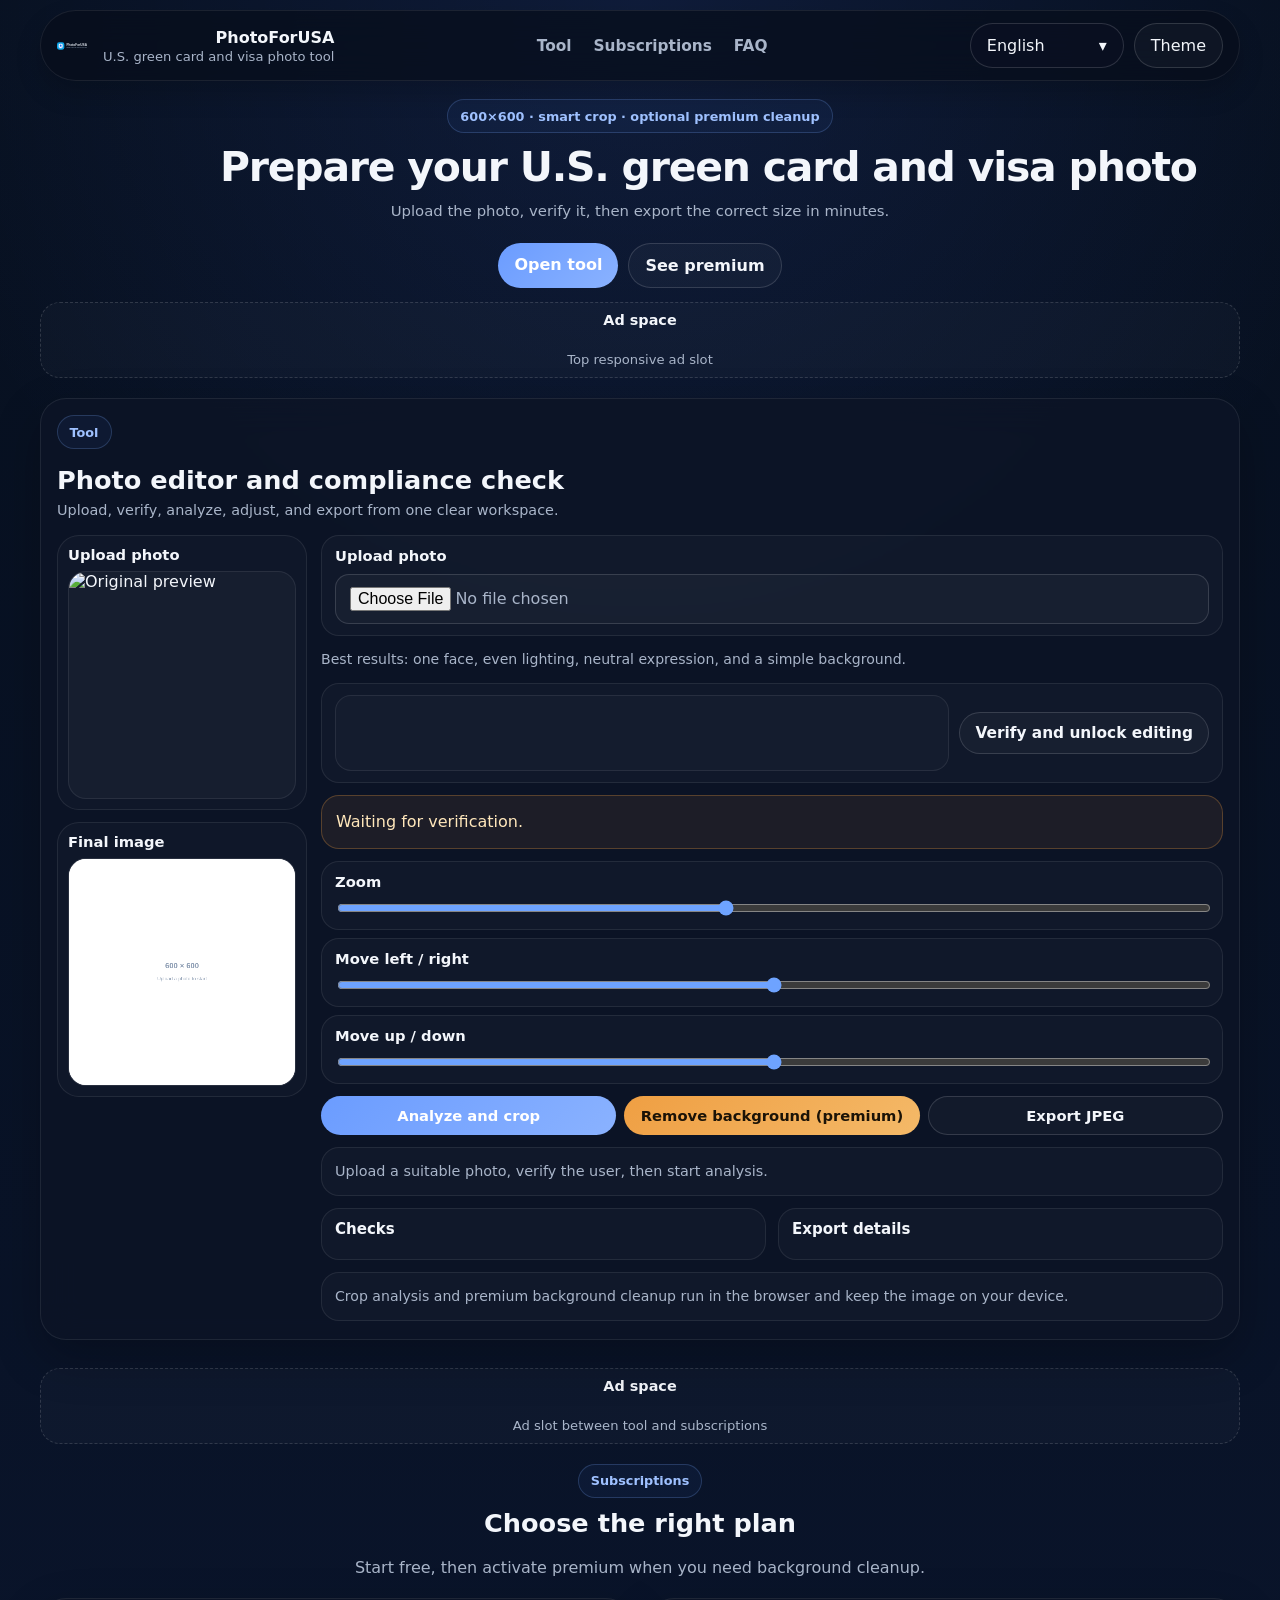
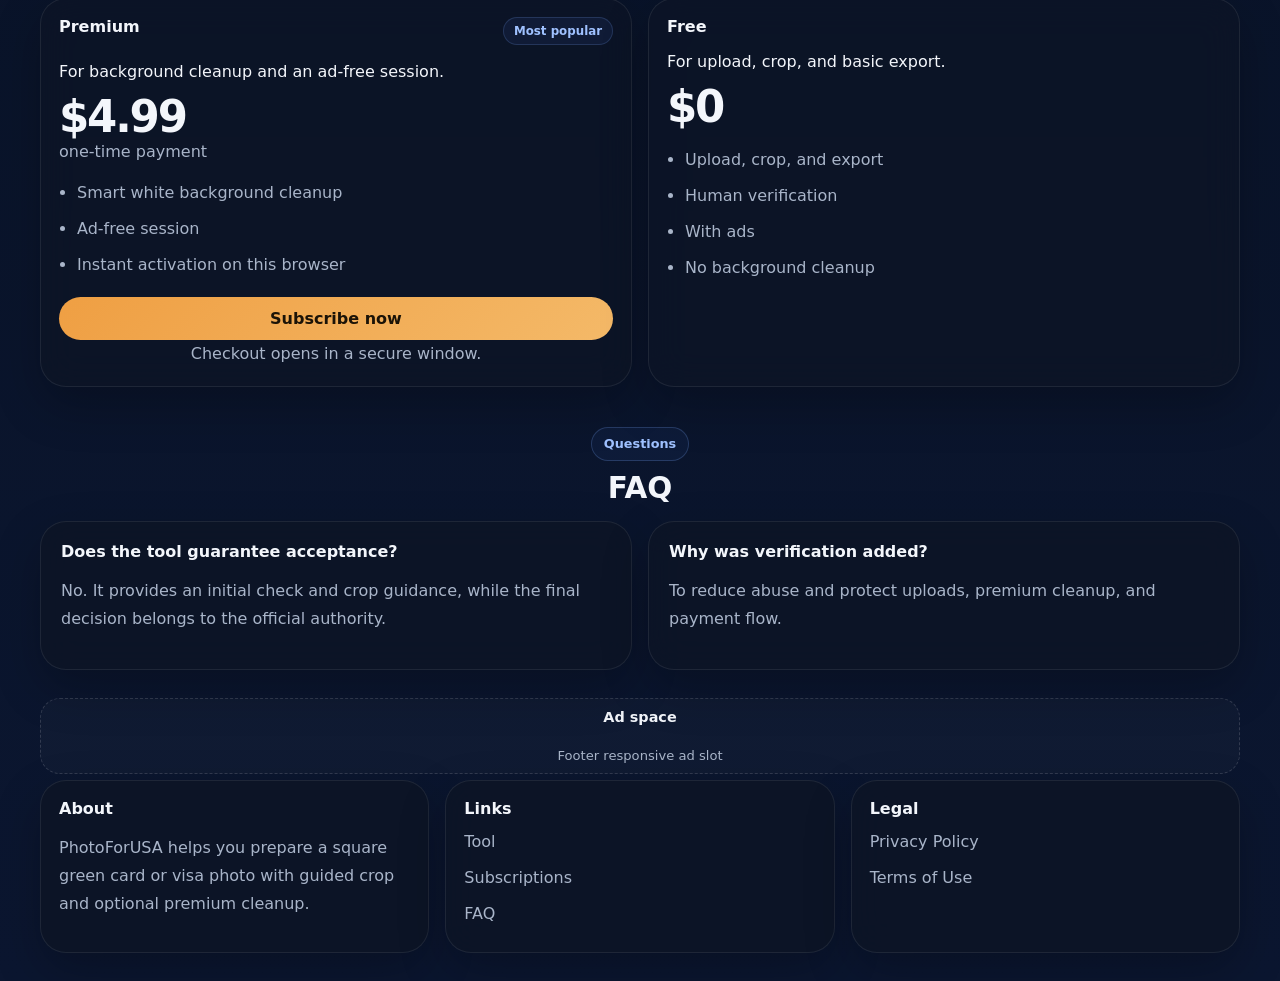
==== commit f46eda10: "Add files via upload" ====
--- a/index.html
+++ b/index.html
@@ -8,7 +8,7 @@
   <meta name="theme-color" content="#091225" />
   <link rel="icon" href="/assets/favicon.svg" type="image/svg+xml" />
   <link rel="manifest" href="/manifest.webmanifest" />
-  <link rel="stylesheet" href="/css/main.css?v=compact-final-20260411-1" />
+  <link rel="stylesheet" href="/css/main.css?v=apple-final-20260412-1" />
   <script src="https://challenges.cloudflare.com/turnstile/v0/api.js" async defer></script>
   <script src="https://app.lemonsqueezy.com/js/lemon.js" defer></script>
   <link rel="canonical" href="https://photoforusa.com/" />
@@ -32,8 +32,13 @@
         </nav>
 
         <div class="topbar-actions">
-          <div class="select-wrap">
-            <select id="languageSelect" aria-label="Language"></select>
+          <div class="lang-menu" id="languageMenu">
+            <button id="languageTrigger" class="lang-trigger" type="button" aria-haspopup="listbox" aria-expanded="false">
+              <span id="languageCurrent">العربية</span>
+              <span class="lang-chevron">▾</span>
+            </button>
+            <div id="languageOptions" class="lang-options" role="listbox"></div>
+            <select id="languageSelect" class="native-lang-sr" aria-label="Language"></select>
           </div>
           <button id="themeToggle" class="ghost-btn" type="button" data-i18n="themeLabel">المظهر</button>
         </div>
@@ -43,9 +48,9 @@
     <main>
       <section class="section hero-section container">
         <div class="hero-copy">
-          <span class="eyebrow" data-i18n="eyebrow">600×600 · قص ذكي · إزالة خلفية مدفوعة</span>
-          <h1 data-i18n="heroTitle">أنشئ صورة الجرين كارد والتأشيرة الأمريكية</h1>
-          <p class="hero-lead" data-i18n="heroLeadShort">ارفع صورتك، تحقّق منها، ثم صدّرها بالمقاس المناسب خلال دقائق.</p>
+          <span class="eyebrow" data-i18n="eyebrow">600×600 · قص ذكي · اشتراك اختياري</span>
+          <h1 data-i18n="heroTitle">جهّز صورة الجرين كارد والتأشيرة الأمريكية</h1>
+          <p class="hero-lead" data-i18n="heroLeadShort">ارفع الصورة، تحقّق منها، ثم صدّرها بالمقاس المطلوب خلال دقائق.</p>
           <div class="hero-actions">
             <a href="#editor" class="primary-btn" data-i18n="ctaStart">افتح الأداة</a>
             <a href="#pricing" class="secondary-btn" data-i18n="ctaPricing">شاهد النسخة المدفوعة</a>
@@ -61,11 +66,18 @@
       </section>
 
       <section id="editor" class="section container">
-        <div class="editor-shell">
-          <div class="editor-layout">
-            <aside class="editor-sidebar panel">
+        <div class="editor-shell compact-tool-shell panel">
+          <div class="tool-header-row">
+            <div class="tool-head-copy">
+              <span class="eyebrow small-eyebrow" data-i18n="navEditor">الأداة</span>
+              <h2 data-i18n="editorTitle">محرر الصورة وفحص التوافق</h2>
+              <p data-i18n="editorSubtitleShort">ابدأ برفع الصورة والتحقق، ثم حلّلها وعدّلها وصدّرها من مكان واحد.</p>
+            </div>
+          </div>
+          <div class="editor-layout compact-tool-layout">
+            <aside class="editor-sidebar compact-sidebar">
               <div class="preview-card compact-preview-card">
-                <h3 data-i18n="previewOriginal">رفع صورة</h3>
+                <h3 data-i18n="previewOriginal">الصورة الأصلية</h3>
                 <div class="preview-box side-preview-box">
                   <img id="originalPreview" alt="Original preview" />
                 </div>
@@ -78,62 +90,42 @@
               </div>
             </aside>
 
-            <section class="editor-main panel">
-              <div class="editor-intro">
-                <h2 data-i18n="editorTitle">محرر الصورة وفحص التوافق</h2>
-                <p data-i18n="editorSubtitleShort">ابدأ برفع الصورة والتحقق، ثم حلّلها وعدّلها وصدّرها من مكان واحد.</p>
-              </div>
-
-              <div class="control-stack">
-                <div class="field-row single-file-row">
+            <section class="editor-main compact-main">
+              <div class="control-stack compact-stack">
+                <div class="field-row single-file-row compact-field-row">
                   <label class="field-label" for="photoInput" data-i18n="uploadLabel">رفع الصورة</label>
                   <input id="photoInput" type="file" accept="image/jpeg,image/png,image/webp" />
                 </div>
 
-                <div class="helper-text" data-i18n="uploadHint">أفضل نتيجة: وجه واحد، إضاءة جيدة، تعبير محايد، وخلفية بسيطة.</div>
-
-                <div class="field-row verify-row">
+                <div class="helper-text compact-helper" data-i18n="uploadHint">أفضل نتيجة: وجه واحد، إضاءة جيدة، تعبير محايد، وخلفية بسيطة.</div>
+
+                <div class="field-row verify-row compact-field-row">
                   <div class="turnstile-wrap"><div id="turnstileWidget"></div></div>
                   <button id="verifyHumanBtn" class="secondary-btn small-btn" type="button" data-i18n="humanBtn">تحقق وافتح التحرير</button>
                 </div>
 
                 <div id="humanStatus" class="status-line warn" data-i18n="humanPending">بانتظار التحقق.</div>
 
-                <div class="sliders-grid">
-                  <label class="slider-item">
-                    <span data-i18n="zoom">تكبير</span>
-                    <input id="zoomRange" type="range" min="0.8" max="1.25" step="0.01" value="1" />
-                  </label>
-                  <label class="slider-item">
-                    <span data-i18n="offsetX">تحريك يمين / يسار</span>
-                    <input id="offsetXRange" type="range" min="-0.2" max="0.2" step="0.005" value="0" />
-                  </label>
-                  <label class="slider-item">
-                    <span data-i18n="offsetY">تحريك أعلى / أسفل</span>
-                    <input id="offsetYRange" type="range" min="-0.2" max="0.2" step="0.005" value="0" />
-                  </label>
-                </div>
-
-                <div class="button-grid">
+                <div class="sliders-grid compact-sliders">
+                  <label class="slider-item"><span data-i18n="zoom">تكبير</span><input id="zoomRange" type="range" min="0.8" max="1.25" step="0.01" value="1" /></label>
+                  <label class="slider-item"><span data-i18n="offsetX">تحريك يمين / يسار</span><input id="offsetXRange" type="range" min="-0.2" max="0.2" step="0.005" value="0" /></label>
+                  <label class="slider-item"><span data-i18n="offsetY">تحريك أعلى / أسفل</span><input id="offsetYRange" type="range" min="-0.2" max="0.2" step="0.005" value="0" /></label>
+                </div>
+
+                <div class="button-grid compact-button-grid">
                   <button id="analyzeBtn" class="primary-btn small-btn" type="button" data-i18n="analyze">حلّل واقص تلقائيًا</button>
                   <button id="removeBgBtn" class="premium-btn small-btn" type="button" data-i18n="removeBgLocked">إزالة الخلفية (مدفوع)</button>
                   <button id="exportBtn" class="secondary-btn small-btn" type="button" data-i18n="export">تصدير JPEG</button>
                 </div>
 
-                <div id="analysisSummary" class="analysis-summary" data-i18n="analysisPlaceholder">ارفع صورة مناسبة، ثم تحقّق من المستخدم وابدأ الفحص.</div>
-
-                <div class="results-grid">
-                  <article class="result-card">
-                    <h3 data-i18n="checksTitle">الفحوصات</h3>
-                    <ul id="checksList"></ul>
-                  </article>
-                  <article class="result-card">
-                    <h3 data-i18n="factsTitle">معلومات التصدير</h3>
-                    <ul id="exportFactsList"></ul>
-                  </article>
-                </div>
-
-                <div class="note" data-i18n="privacyNote">تحليل القص وإزالة الخلفية في النسخة المدفوعة يعملان داخل المتصفح وتبقى الصورة على جهازك.</div>
+                <div id="analysisSummary" class="analysis-summary compact-summary" data-i18n="analysisPlaceholder">ارفع صورة مناسبة، ثم تحقّق من المستخدم وابدأ الفحص.</div>
+
+                <div class="results-grid compact-results-grid">
+                  <article class="result-card"><h3 data-i18n="checksTitle">الفحوصات</h3><ul id="checksList"></ul></article>
+                  <article class="result-card"><h3 data-i18n="factsTitle">معلومات التصدير</h3><ul id="exportFactsList"></ul></article>
+                </div>
+
+                <div class="note compact-note" data-i18n="privacyNote">تحليل القص وإزالة الخلفية في النسخة المدفوعة يعملان داخل المتصفح وتبقى الصورة على جهازك.</div>
               </div>
             </section>
           </div>
@@ -232,6 +224,6 @@
       </div>
     </footer>
   </div>
-  <script type="module" src="/js/app.js?v=compact-final-20260411-1"></script>
+  <script type="module" src="/js/app.js?v=apple-final-20260412-1"></script>
 </body>
 </html>
--- a/css/main.css
+++ b/css/main.css
@@ -16,7 +16,7 @@
   --radius: 26px;
   --radius-sm: 18px;
   --shadow: 0 18px 48px rgba(0,0,0,.24);
-  --max: 1180px;
+  --max: 1200px;
   --font: Inter, ui-sans-serif, system-ui, -apple-system, BlinkMacSystemFont, "Segoe UI", sans-serif;
 }
 
@@ -141,7 +141,7 @@
 .block-btn { width: 100%; }
 
 .section { padding: 20px 0; }
-.hero-section { padding-top: 26px; padding-bottom: 8px; }
+.hero-section { padding-top: 18px; padding-bottom: 6px; }
 .hero-copy { max-width: 1020px; margin: 0 auto; text-align: center; }
 .eyebrow {
   display:inline-flex; align-items:center; justify-content:center;
@@ -151,18 +151,18 @@
   color: #9fc1ff; font-size:.8rem; font-weight:700;
 }
 .hero-copy h1 {
-  margin: 12px auto 10px;
-  font-size: clamp(1.85rem, 3vw, 3.35rem);
-  line-height: 1.16;
+  margin: 10px auto 8px;
+  font-size: clamp(1.85rem, 3.2vw, 3rem);
+  line-height: 1.18;
   letter-spacing: -.03em;
-  max-width: 1100px;
+  max-width: 840px;
 }
 .hero-lead {
   margin: 0 auto;
-  max-width: 620px;
+  max-width: 560px;
   color: var(--muted);
-  font-size: .97rem;
-  line-height: 1.75;
+  font-size: .93rem;
+  line-height: 1.7;
 }
 .hero-actions { display:flex; justify-content:center; gap:10px; margin-top:18px; flex-wrap:wrap; }
 
@@ -291,3 +291,44 @@
   .verify-row { grid-template-columns: 1fr; }
   .turnstile-wrap { min-height: 82px; }
 }
+
+
+.native-lang-sr{position:absolute!important;inline-size:1px;block-size:1px;opacity:0;pointer-events:none;}
+.lang-menu{position:relative;min-width:154px;}
+.lang-trigger{display:flex;align-items:center;justify-content:space-between;gap:10px;width:100%;border-radius:999px;border:1px solid var(--border-strong);background:rgba(10,17,34,.92);color:var(--text);padding:12px 16px;}
+body.light .lang-trigger{background:rgba(255,255,255,.92);}
+.lang-options{position:absolute;top:calc(100% + 8px);inset-inline:0;background:#0d1730;border:1px solid rgba(255,255,255,.12);border-radius:18px;padding:8px;display:none;box-shadow:0 20px 40px rgba(0,0,0,.28);z-index:50;max-height:260px;overflow:auto;}
+.lang-options.open{display:grid;gap:4px;}
+.lang-option{display:flex;align-items:center;justify-content:space-between;width:100%;padding:10px 12px;border-radius:12px;background:transparent;border:0;color:#f4f7fb;text-align:start;}
+.lang-option:hover,.lang-option.active{background:rgba(107,156,255,.16);}
+.lang-option small{color:#9fb2d8;font-size:.8rem;}
+.compact-tool-shell{padding:16px 16px 18px;}
+.tool-header-row{display:flex;align-items:flex-start;justify-content:space-between;gap:14px;margin-bottom:12px;}
+.tool-head-copy h2{margin:6px 0 4px;font-size:clamp(1.25rem,2vw,2rem);line-height:1.18;}
+.tool-head-copy p{margin:0;color:var(--muted);font-size:.9rem;line-height:1.65;max-width:600px;}
+.compact-tool-layout{grid-template-columns:250px minmax(0,1fr);gap:14px;}
+.compact-sidebar{display:grid;gap:12px;padding:0;}
+.compact-preview-card{padding:10px;background:rgba(255,255,255,.02);}
+.compact-preview-card h3{font-size:.92rem;margin:0 0 8px;}
+.compact-main{padding:0;}
+.compact-field-row,.compact-summary,.compact-note,.slider-item,.result-card{padding:11px 13px;}
+.compact-helper{font-size:.88rem;line-height:1.65;}
+.compact-sliders{grid-template-columns:1fr;gap:8px;}
+.compact-button-grid{grid-template-columns:1fr 1fr 1fr;gap:8px;}
+.compact-button-grid .small-btn{font-size:.92rem;padding:10px 12px;}
+.compact-summary{font-size:.9rem;}
+.compact-results-grid .result-card h3{font-size:.94rem;}
+.compact-results-grid ul{display:grid;gap:6px;}
+.compact-results-grid .check-item{grid-template-columns:8px 1fr;gap:8px;}
+.compact-note{font-size:.88rem;}
+.results-grid{grid-template-columns:1fr 1fr;}
+.pricing-section .centered-head h2{font-size:clamp(1.4rem,2vw,2rem);}
+.pricing-card{padding:18px;}
+.price{font-size:clamp(2rem,3.4vw,3.2rem);}
+body[dir="rtl"] .tool-head-copy{text-align:right;}
+body[dir="rtl"] .tool-header-row{justify-content:flex-start;}
+body[dir="rtl"] .compact-button-grid{direction:rtl;}
+@media (min-width:1180px){.hero-copy h1{white-space:nowrap;}}
+@media (max-width:1080px){.compact-tool-layout{grid-template-columns:220px minmax(0,1fr);}.hero-copy h1{max-width:760px;}}
+@media (max-width:860px){.compact-tool-layout{grid-template-columns:1fr;}.compact-sidebar{grid-template-columns:1fr 1fr;}.tool-header-row{margin-bottom:10px;}.hero-copy h1{font-size:clamp(1.65rem,7vw,2.6rem);white-space:normal;}.hero-actions{gap:8px;}}
+@media (max-width:620px){.lang-menu{min-width:0;width:100%;}.topbar-actions{grid-template-columns:1fr 1fr;}.compact-sidebar{grid-template-columns:1fr;}.compact-button-grid{grid-template-columns:1fr;}.hero-copy h1{font-size:clamp(1.5rem,9vw,2.1rem);}.hero-lead{font-size:.9rem;}.tool-head-copy p{font-size:.86rem;}.section{padding:14px 0;}}
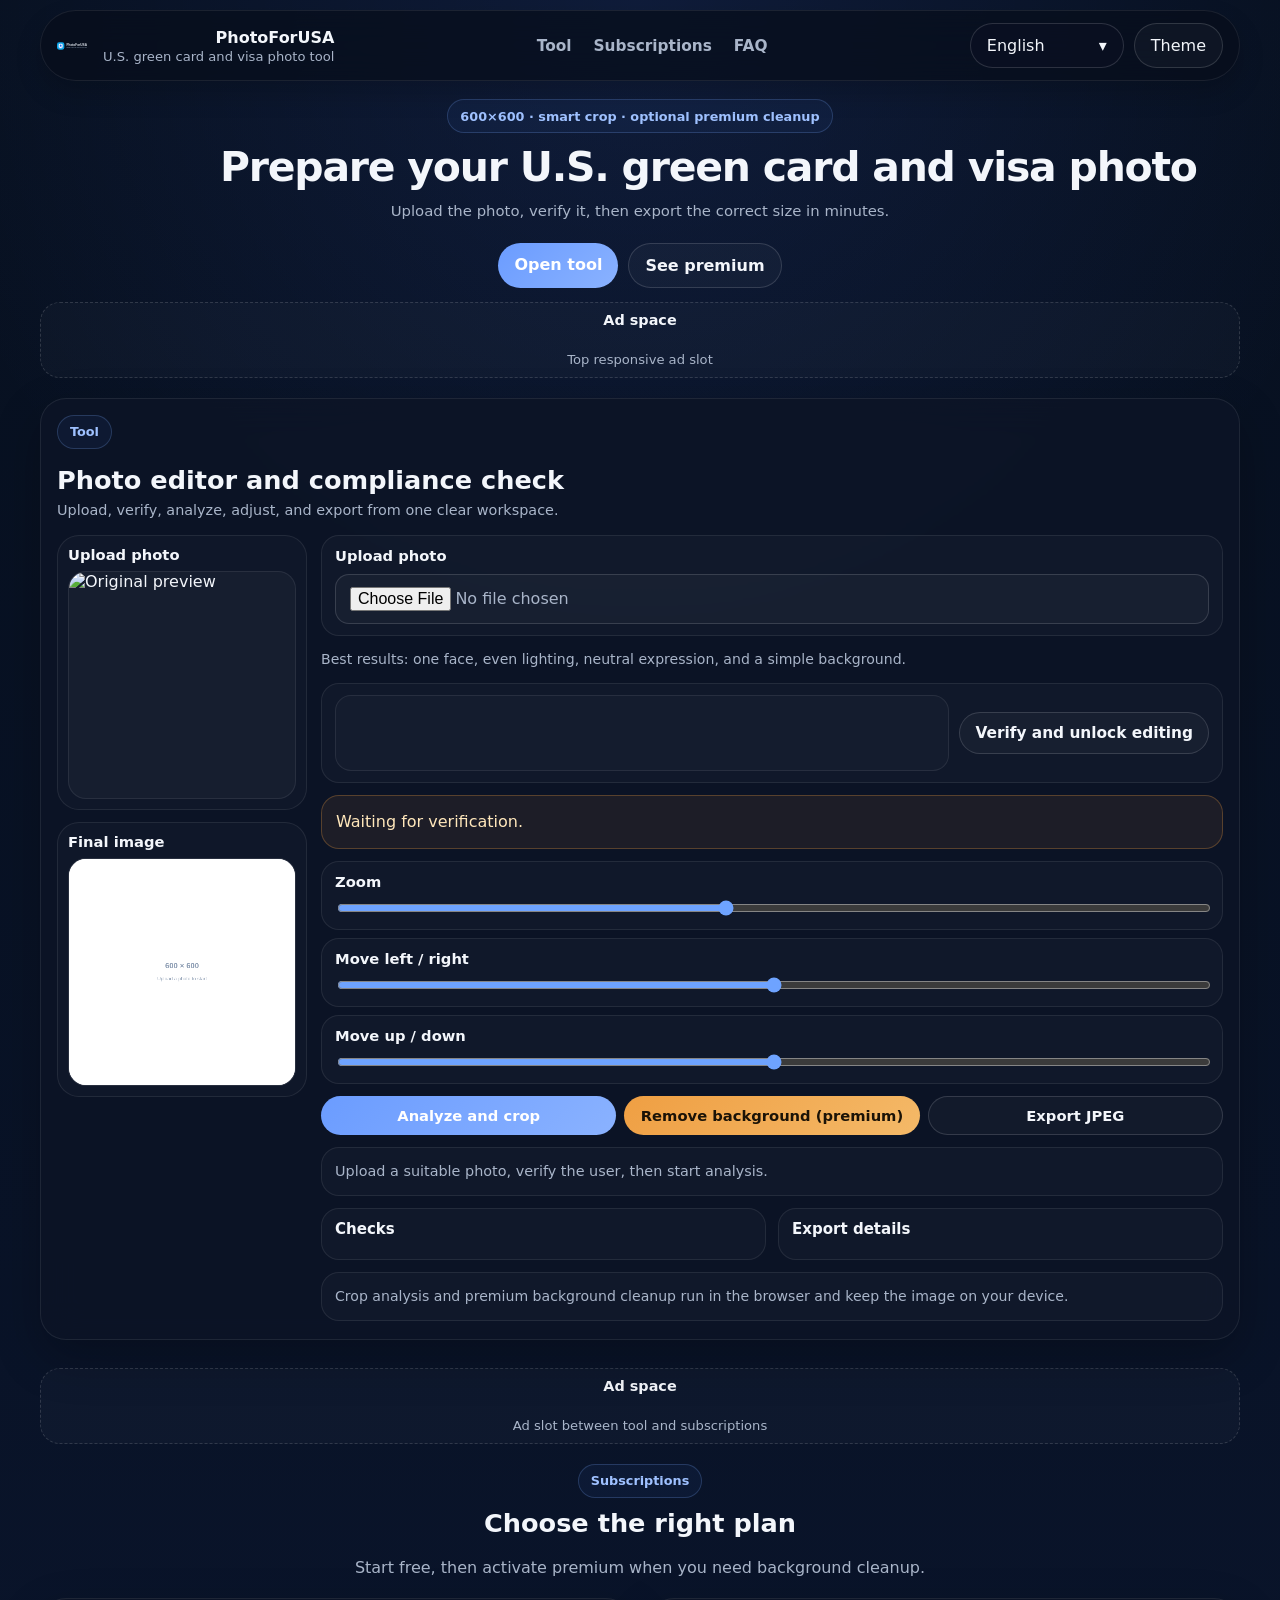
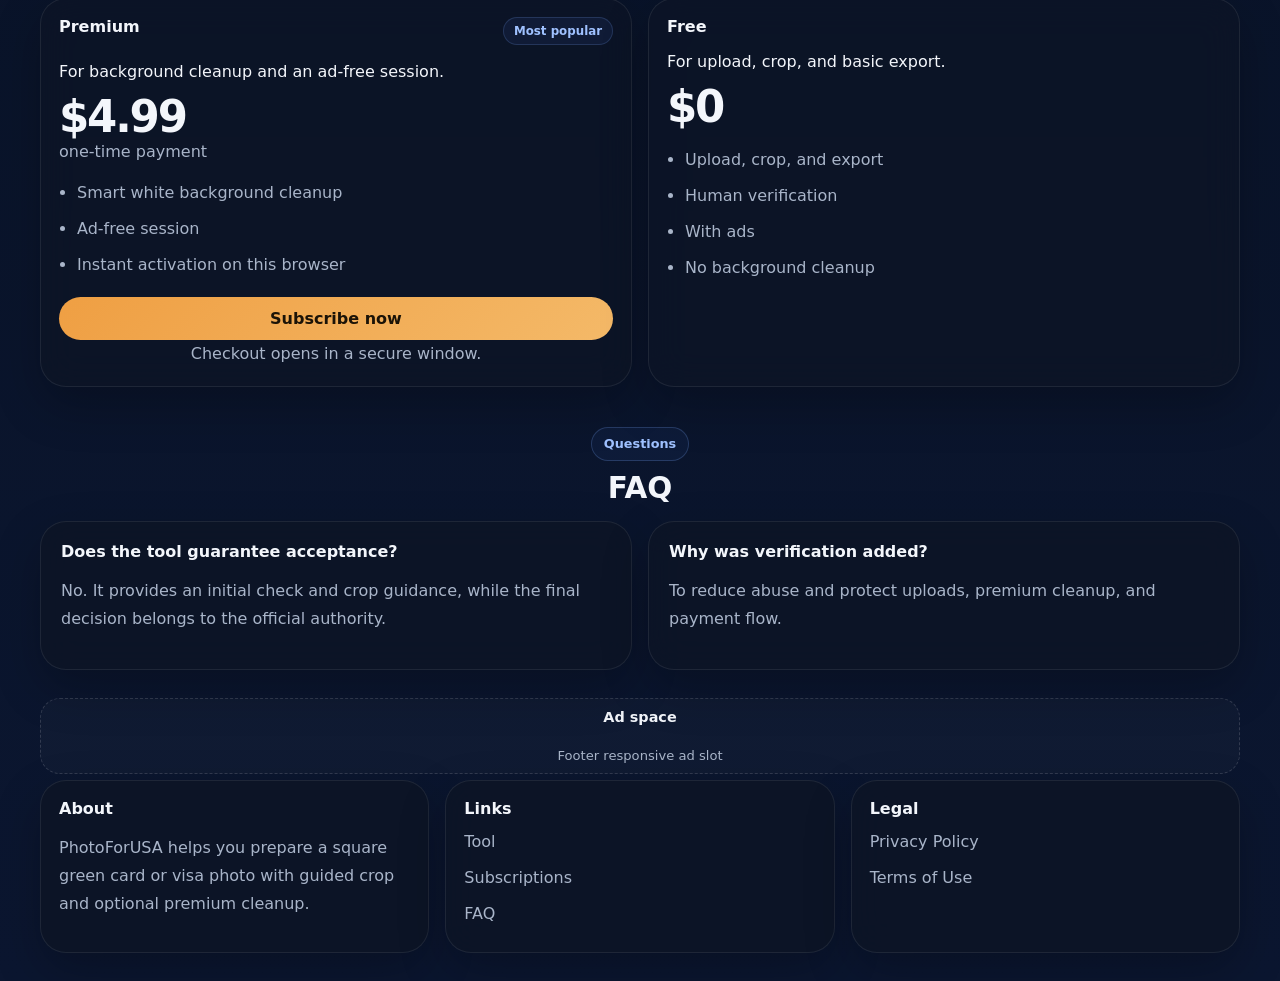
==== commit 1da91474: "Update index.html" ====
--- a/index.html
+++ b/index.html
@@ -12,6 +12,9 @@
   <script src="https://challenges.cloudflare.com/turnstile/v0/api.js" async defer></script>
   <script src="https://app.lemonsqueezy.com/js/lemon.js" defer></script>
   <link rel="canonical" href="https://photoforusa.com/" />
+
+  <script async src="https://pagead2.googlesyndication.com/pagead/js/adsbygoogle.js?client=ca-pub-5507901895221696"
+     crossorigin="anonymous"></script>
 </head>
 <body>
   <div class="page-shell">
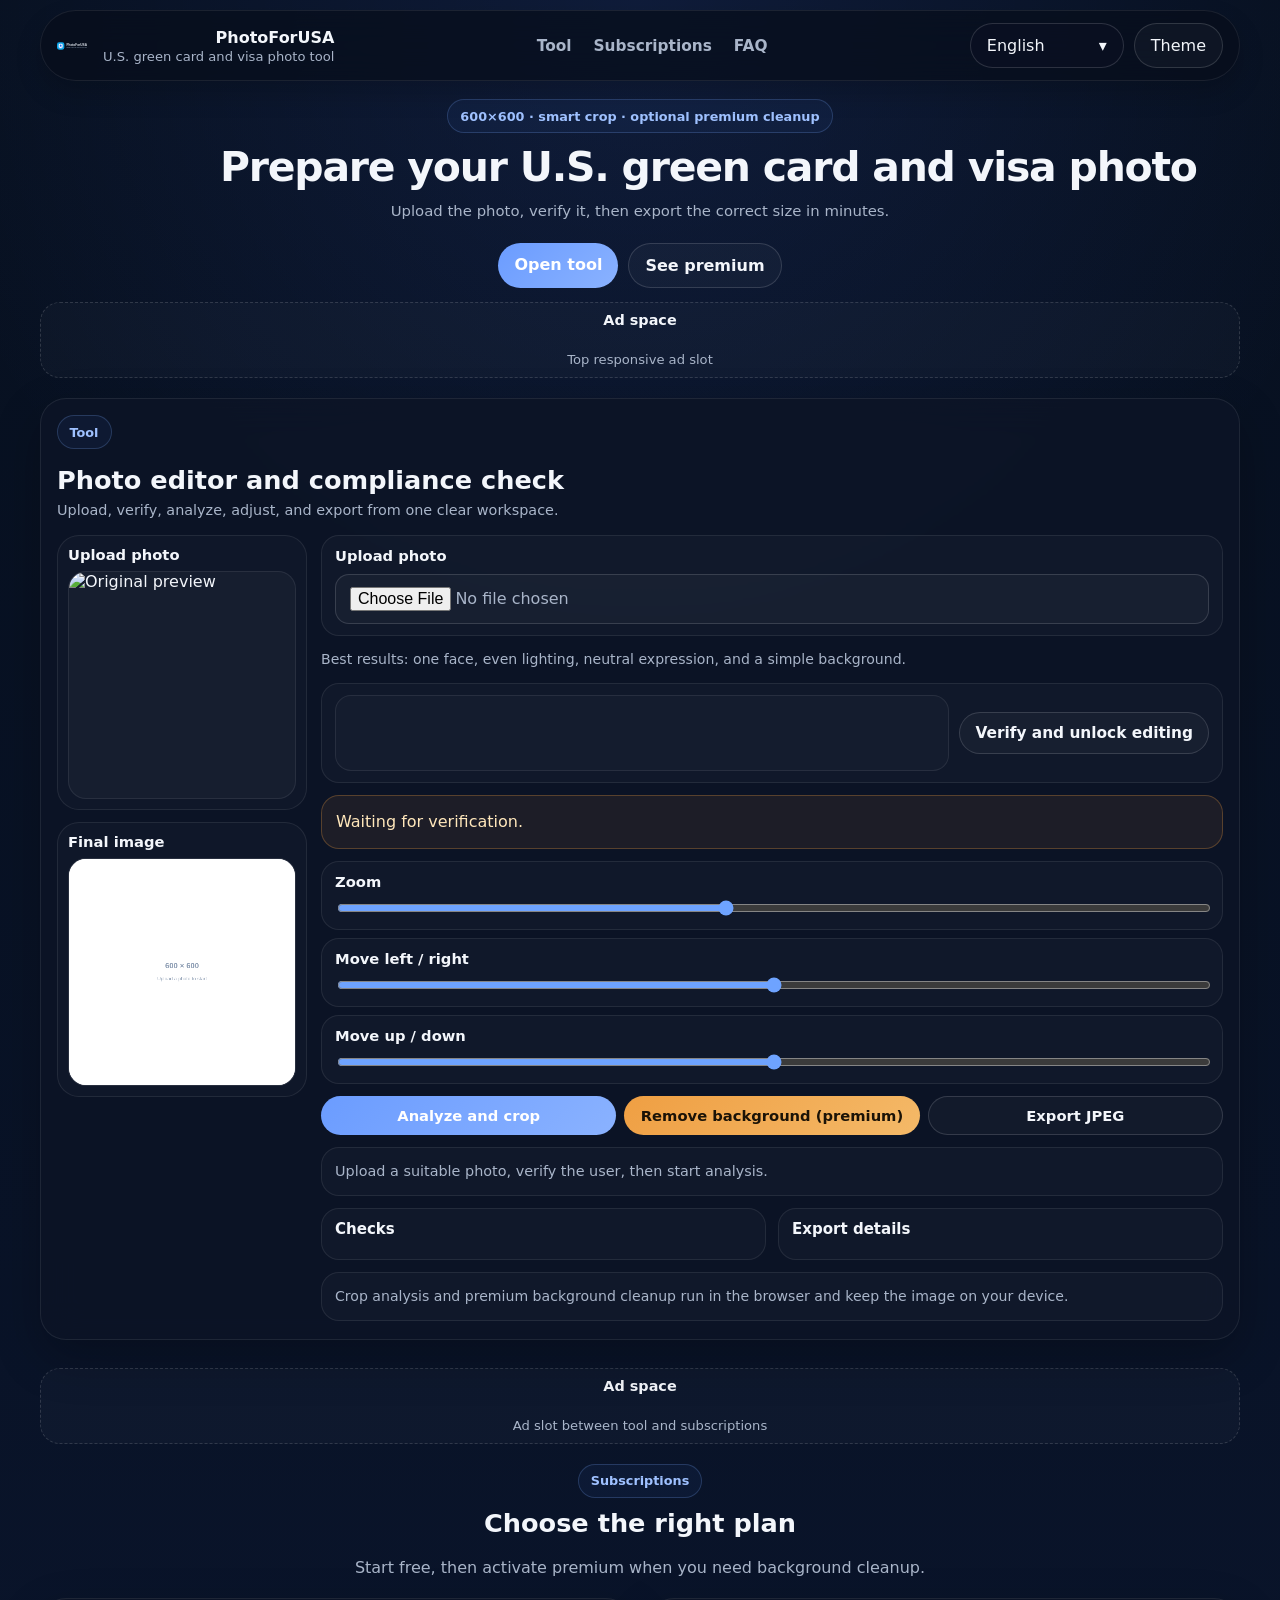
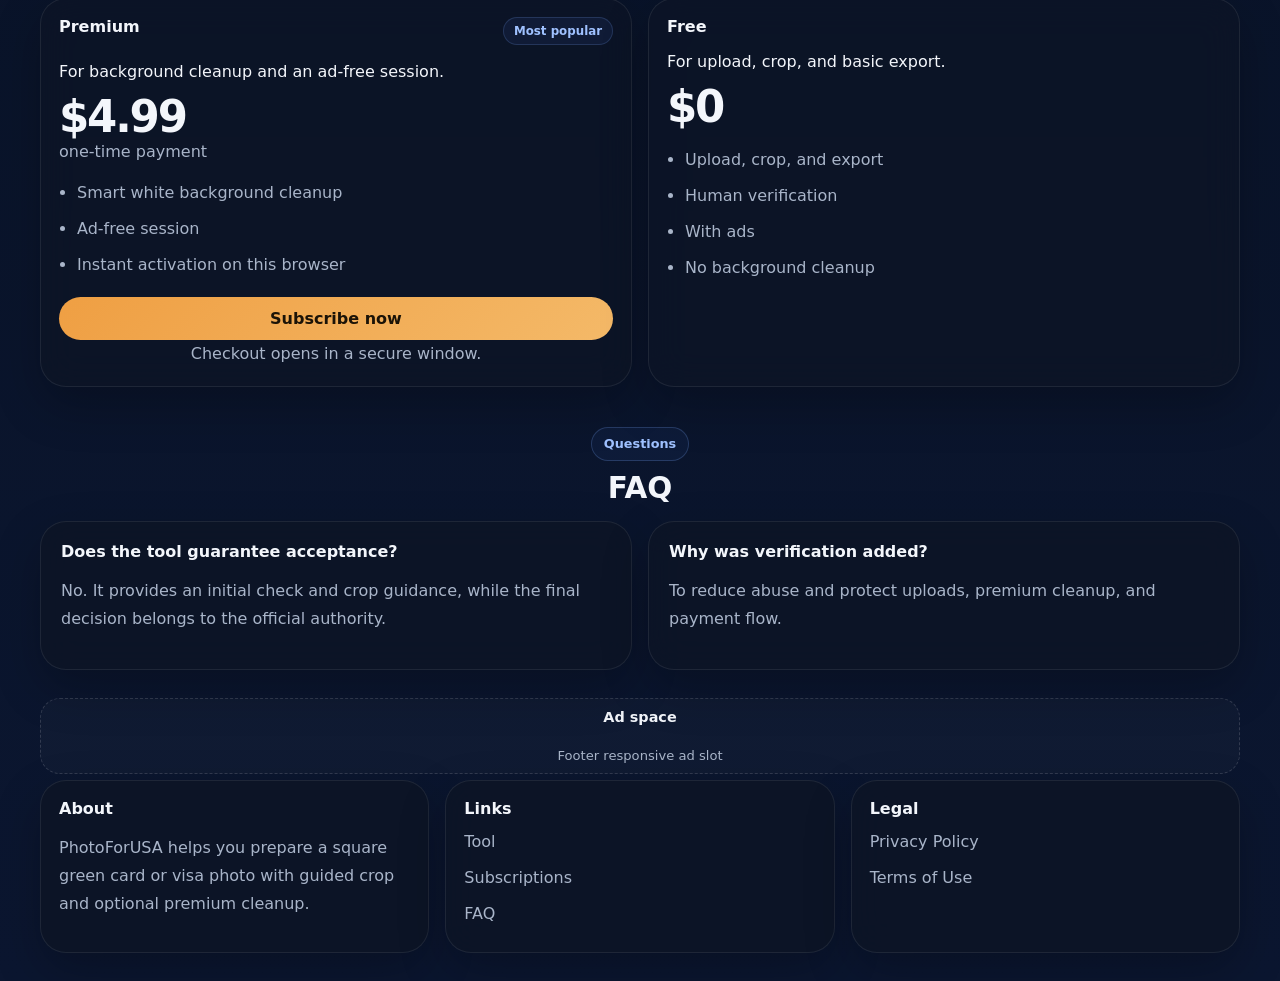
==== commit 661a7fdb: "Update index.html" ====
--- a/index.html
+++ b/index.html
@@ -1,6 +1,16 @@
 <!DOCTYPE html>
 <html lang="ar" dir="rtl">
 <head>
+
+  <!-- Google tag (gtag.js) -->
+<script async src="https://www.googletagmanager.com/gtag/js?id=G-2H632VXN06"></script>
+<script>
+  window.dataLayer = window.dataLayer || [];
+  function gtag(){dataLayer.push(arguments);}
+  gtag('js', new Date());
+
+  gtag('config', 'G-2H632VXN06');
+</script>
   <meta charset="UTF-8" />
   <meta name="viewport" content="width=device-width, initial-scale=1.0" />
   <title>PhotoForUSA | أداة صورة الجرين كارد والتأشيرة الأمريكية</title>
@@ -157,7 +167,7 @@
             </div>
             <img id="premiumBadge" class="premium-corner hidden" src="/assets/premium-badge.svg" alt="Premium active" />
             <p data-i18n="proDesc">مناسب لتنظيف الخلفية وإخفاء الإعلانات.</p>
-            <div class="price" data-i18n="proPrice">$4.99</div>
+            <div class="price" data-i18n="proPrice">$3</div>
             <div class="price-sub" data-i18n="proSub">دفعة واحدة</div>
             <ul class="pricing-list">
               <li data-i18n="pro1">تنظيف ذكي للخلفية البيضاء</li>
